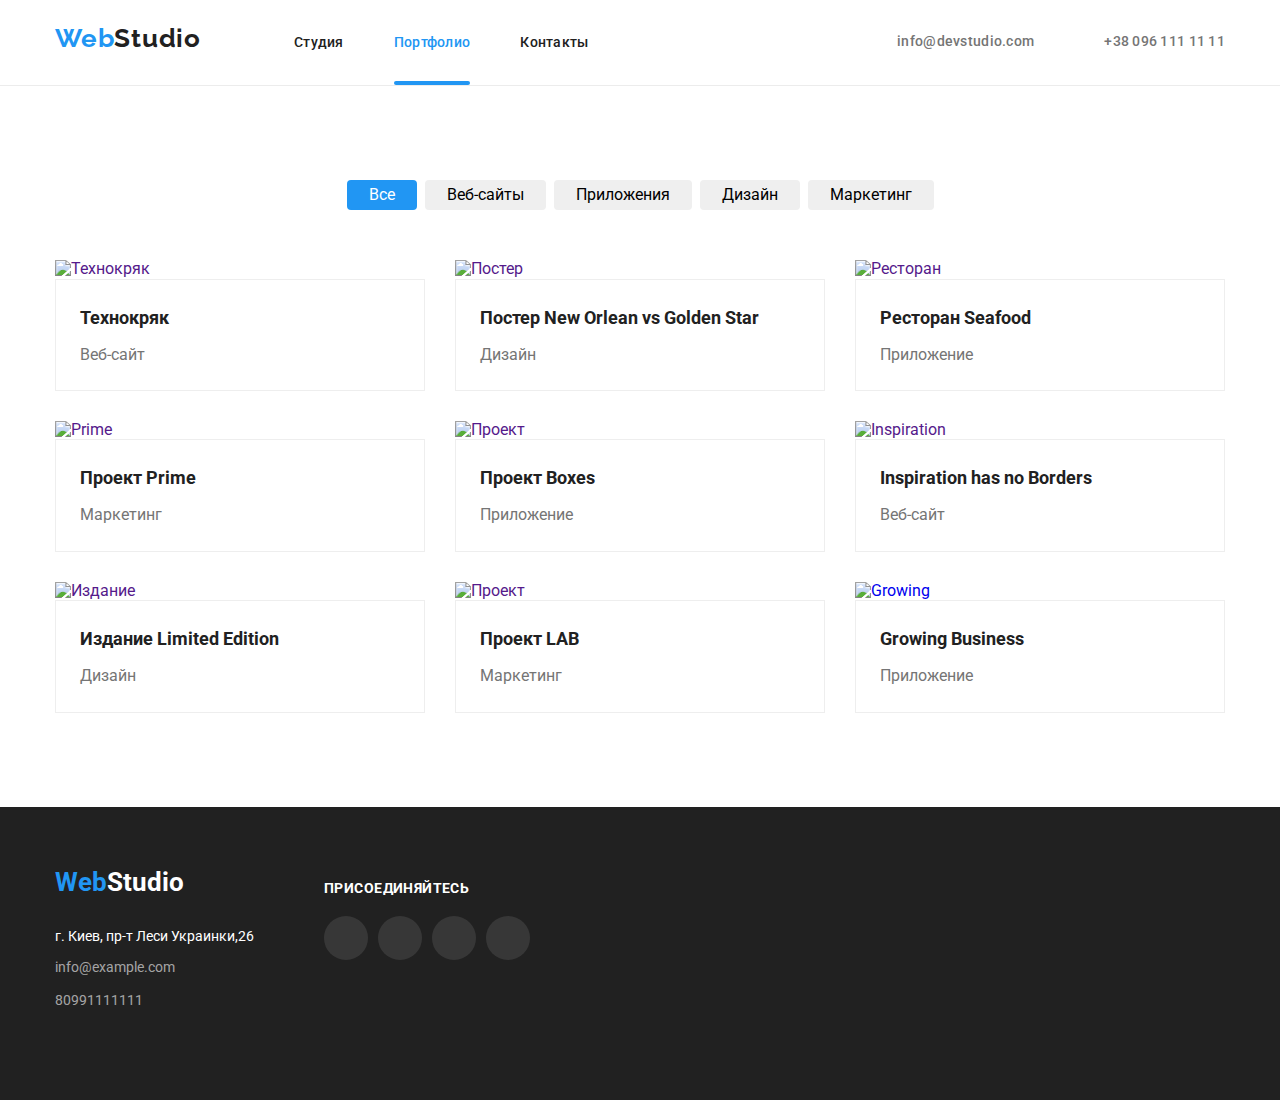
==== portfolio.html @ f1b6080b "fixedbugs" ====
<!DOCTYPE html>
<html lang="ru">
  <head>
    <meta charset="UTF-8" />
    <meta http-equiv="X-UA-Compatible" content="IE=edge" />
    <meta name="viewport" content="width=device-width, initial-scale=1.0" />
    <title>Document</title>
    <link rel="preconnect" href="https://fonts.googleapis.com" />
    <link rel="preconnect" href="https://fonts.gstatic.com" crossorigin />
    <link
      href="https://fonts.googleapis.com/css2?family=Raleway:wght@700&family=Roboto:wght@400;500;700;900&display=swap"
      rel="stylesheet"
    />
    <link
      rel="stylesheet"
      href="https://cdnjs.cloudflare.com/ajax/libs/modern-normalize/1.1.0/modern-normalize.min.css"
    />
    <link rel="stylesheet" href="./css/styles.css" />
  </head>
  <body>
    <!-- header *****-->
    <header class="header-page">
      <div class="conteiner">
        <nav class="nav-head">
          <a href="./index.html" class="logo">Web<span>Studio</span></a>

          <!-- ссылки -->

          <ul class="site-nav">
            <li><a href="./index.html" class="link">Студия</a></li>
            <li>
              <a href="./portfolio.html" class="link current">Портфолио</a>
            </li>
            <li><a href="" class="link">Контакты</a></li>
          </ul>
        </nav>

        <!-- контакты -->

        <ul class="auth-nav">
          <li>
            <a href="mailto:info@devstudio.com" class="link">
              <svg class="auth-email" width="16" height="12">
                <use href="./img/sprite-svg.svg#icon-envelope"></use>
              </svg>
              info@devstudio.com</a
            >
          </li>
          <li>
            <a href="tel:+380961111111" class="link phone">
              <svg class="auth-phone" width="10" height="16">
                <use href="./img/sprite-svg.svg#icon-smartphone"></use>
              </svg>
              +38 096 111 11 11</a
            >
          </li>
        </ul>
      </div>
    </header>

    <!-- content -->

    <main>
      <section class="mega-content">
        <h1 class="content">content</h1>
        <div class="conteiner">
          <ul class="button-list">
            <li>
              <button type="button" class="button-second current">Все</button>
            </li>
            <li>
              <button type="button" class="button-second">Веб-сайты</button>
            </li>
            <li>
              <button type="button" class="button-second">Приложения</button>
            </li>
            <li>
              <button type="button" class="button-second">Дизайн</button>
            </li>
            <li>
              <button type="button" class="button-second">Маркетинг</button>
            </li>
          </ul>
        </div>

        <div class="conteiner">
          <ul class="img-portfolio">
            <li class="port-list">
              <a href="">
                <div class="portfolio-block">
                  <img src="./img/img6.jpg" alt="Технокряк" width="370" />
                  <p class="text-block">
                    Ресурс предлагает комплексные предложения с разным уровнем
                    функционала и сервисов. Все это позволит посетителю получить
                    исчерпывающие сведения о компании или частном лице.
                  </p>
                </div>

                <div class="contein-txt">
                  <h2 class="boldtext">Технокряк</h2>
                  <p class="txt-title">Веб-сайт</p>
                </div>
              </a>
            </li>
            <li class="port-list">
              <a href="">
                <div class="portfolio-block">
                  <img src="./img/img7.jpg" alt="Постер" width="370" />
                  <p class="text-block">
                    Ресурс предлагает комплексные предложения с разным уровнем
                    функционала и сервисов. Все это позволит посетителю получить
                    исчерпывающие сведения о компании или частном лице.
                  </p>
                </div>

                <div class="contein-txt">
                  <h2 class="boldtext">Постер New Orlean vs Golden Star</h2>
                  <p class="txt-title">Дизайн</p>
                </div>
              </a>
            </li>
            <li class="port-list">
              <a href="">
                <div class="portfolio-block">
                  <img src="./img/img8.jpg" alt="Ресторан" width="370" />
                  <p class="text-block">
                    Ресурс предлагает комплексные предложения с разным уровнем
                    функционала и сервисов. Все это позволит посетителю получить
                    исчерпывающие сведения о компании или частном лице.
                  </p>
                </div>

                <div class="contein-txt">
                  <h2 class="boldtext">Ресторан Seafood</h2>
                  <p class="txt-title">Приложение</p>
                </div>
              </a>
            </li>
            <li class="port-list">
              <a href="">
                <div class="portfolio-block">
                  <img src="./img/img.jpg" alt="Prime" width="370" />
                  <p class="text-block">
                    Ресурс предлагает комплексные предложения с разным уровнем
                    функционала и сервисов. Все это позволит посетителю получить
                    исчерпывающие сведения о компании или частном лице.
                  </p>
                </div>

                <div class="contein-txt">
                  <h2 class="boldtext">Проект Prime</h2>
                  <p class="txt-title">Маркетинг</p>
                </div>
              </a>
            </li>
            <li class="port-list">
              <a href="">
                <div class="portfolio-block">
                  <img src="./img/img1.jpg" alt="Проект" width="370" />
                  <p class="text-block">
                    Ресурс предлагает комплексные предложения с разным уровнем
                    функционала и сервисов. Все это позволит посетителю получить
                    исчерпывающие сведения о компании или частном лице.
                  </p>
                </div>

                <div class="contein-txt">
                  <h2 class="boldtext">Проект Boxes</h2>
                  <p class="txt-title">Приложение</p>
                </div>
              </a>
            </li>
            <li class="port-list">
              <a href="">
                <div class="portfolio-block">
                  <img src="./img/img2.jpg" alt="Inspiration" width="370" />
                  <p class="text-block">
                    Ресурс предлагает комплексные предложения с разным уровнем
                    функционала и сервисов. Все это позволит посетителю получить
                    исчерпывающие сведения о компании или частном лице.
                  </p>
                </div>

                <div class="contein-txt">
                  <h2 class="boldtext">Inspiration has no Borders</h2>
                  <p class="txt-title">Веб-сайт</p>
                </div>
              </a>
            </li>
            <li class="port-list">
              <a href="">
                <div class="portfolio-block">
                  <img src="./img/img3.jpg" alt="Издание" width="370" />
                  <p class="text-block">
                    Ресурс предлагает комплексные предложения с разным уровнем
                    функционала и сервисов. Все это позволит посетителю получить
                    исчерпывающие сведения о компании или частном лице.
                  </p>
                </div>

                <div class="contein-txt">
                  <h2 class="boldtext">Издание Limited Edition</h2>
                  <p class="txt-title">Дизайн</p>
                </div>
              </a>
            </li>
            <li class="port-list">
              <a href="">
                <div class="portfolio-block">
                  <img src="./img/img4.jpg" alt="Проект" width="370" />
                  <p class="text-block">
                    Ресурс предлагает комплексные предложения с разным уровнем
                    функционала и сервисов. Все это позволит посетителю получить
                    исчерпывающие сведения о компании или частном лице.
                  </p>
                </div>
              </a>
              <div class="contein-txt">
                <h2 class="boldtext">Проект LAB</h2>
                <p class="txt-title">Маркетинг</p>
              </div>
            </li>
            <li class="port-list">
              <a href="#">
                <div class="portfolio-block">
                  <img src="./img/img5.jpg" alt="Growing" width="370" />
                  <p class="text-block">
                    Ресурс предлагает комплексные предложения с разным уровнем
                    функционала и сервисов. Все это позволит посетителю получить
                    исчерпывающие сведения о компании или частном лице.
                  </p>
                </div>

                <div class="contein-txt">
                  <h2 class="boldtext">Growing Business</h2>
                  <p class="txt-title">Приложение</p>
                </div>
              </a>
            </li>
          </ul>
        </div>
      </section>
    </main>
    <!-- footer -->
    <footer class="footer-block">
      <div class="conteiner">
        <div class="foot-adress">
          <a href="./index.html" class="logo-foot"
            >Web<span class="logo-log">Studio</span></a
          >
          <address>
            <ul class="address">
              <li class="address-link-wh">
                <a
                  href="г.Киев,пр-тЛесиУкраинки,26"
                  class="address-link address-link-wh"
                  >г. Киев, пр-т Леси Украинки,26</a
                >
              </li>
              <li>
                <a href="info@example.com" class="address-link"
                  >info@example.com</a
                >
              </li>
              <li>
                <a href="80991111111" class="address-link">80991111111</a>
              </li>
            </ul>
          </address>
        </div>

        <div class="foot-button">
          <h3 class="foot-title">Присоединяйтесь</h3>
          <ul class="under">
            <li>
              <a href="#" class="button-icon">
                <svg class="button-instagram" width="20" height="20">
                  <use href="./img/sprite-svg.svg#icon-instagram"></use>
                </svg>
              </a>
            </li>
            <li>
              <a href="#" class="button-icon">
                <svg class="button-twitter" width="20" height="20">
                  <use href="./img/sprite-svg.svg#icon-twitter"></use>
                </svg>
              </a>
            </li>
            <li>
              <a href="#" class="button-icon">
                <svg class="button-facebook" width="20" height="20">
                  <use href="./img/sprite-svg.svg#icon-facebook"></use>
                </svg>
              </a>
            </li>
            <li>
              <a href="#" class="button-icon">
                <svg class="button-linkedin" width="20" height="20">
                  <use href="./img/sprite-svg.svg#icon-linkedin"></use>
                </svg>
              </a>
            </li>
          </ul>
        </div>
      </div>
    </footer>
  </body>
</html>
---- css/styles.css ----
:root {
  --primery-color: #757575;
  --secondary-color: #212121;
  --accent-color: #2196f3;
  --white-color: #ffffff;
  --animation:250ms cubic-bezier(0.4, 0, 0.2, 1);;
}




body {
  background-color: #ffffff;
  color: var(--primery-color);
  font-family: Roboto, sans-serif;
}

ul {
  list-style: none;
}
.conteiner{
    width: 1200px;
    padding-left: 15px;
    padding-right: 15px;
    margin: 0 auto;

  }
  img{
    display: block;
  }

    /* header */
span {
  color: var(--secondary-color);
}
span:hover,
span:focus {
  color: var(--accent-color);
}

.logo {
  margin-right: 93px;
  color: var(--accent-color);
  font-family: raleway, sans-serif;
  text-decoration: none;
  font-style: normal;
  letter-spacing: 0.03em;
  font-weight: 700;
  font-size: 26px;
  line-height: 1.2;
  /* padding: 32px 0; */
  display: block;
 
}

.header-page{
  border-bottom: 1px solid #ECECEC;
}

  .header-page .conteiner{
  display: flex;
  justify-content: space-between;
  align-items: baseline;
 
}

.nav-head{
    display: flex;
    justify-content: space-evenly;
    align-items: baseline;
}

/* site-nav list */

.site-nav .link {
  color: var(--secondary-color);
  text-decoration: none;
  font-style: normal;
  font-weight: 500;
  font-size: 14px;
  line-height: 1.2;
  letter-spacing: 0.02em;
  padding: 34px 0;
  display: block;
  position: relative;
  transition: var(--animation);
 

}

.site-nav {
  display: flex;
  margin: 0;
  padding: 0;
 
}
.site-nav li+li {
  margin-left: 50px;
}

.site-nav :hover,
.site-nav :focus {
  color: var(--accent-color);
  
}
 .site-nav .link.current {
    color: var(--accent-color);
    text-decoration: none;
    padding: 34px 0;
    display: block;
    position: relative;
     }

    .site-nav .link.current:after{
          content: "";
          position: absolute;
          border-radius: 2px;
          width: 100%;
          height: 4px;
          background: var(--accent-color);
          bottom: 0;
          left: 0;
         }
   /* auth-nav */

.auth-nav .link {
  color: var(--primery-color);
  text-decoration: none;
  font-style: normal;
  font-weight: 500;
  font-size: 14px;
  line-height: 1.2;
  letter-spacing: 0.02em;
  padding: 32px 0;
  position: relative;
  transition: var(--animation);
}


.auth-nav{
  display: flex;
  margin: 0;
  padding: 0;
  align-items: center;
 
}
.link{
  display: flex;
  align-items: center;
  
  
}
.link.phone{
  display: flex;
  align-items: center;
}
.link:hover,
.link:focus{
  color: var(--accent-color);
}
.auth-email{
  margin-right: 10px;
  fill: currentColor;
}
.auth-email:hover,
.auth-email:focus {
  fill:currentColor;
}
.auth-phone{
  margin-right: 10px;
  fill: currentColor;
}

.auth-nav li:last-child {
  margin-left: 50px;
}
.auth-nav li {
  margin-left: 0;
}

/* section-main */
.section-main{

 background-image: linear-gradient(rgba(47, 48, 58, 0.4),rgba(47, 48, 58, 0.4)),
url(../img/fon.jpg);
background-repeat: no-repeat;

} 

.section-main { 
  max-width: 1600px;
  max-height: 600px;
  background-color:#C4C4C4;
  margin-left: auto;
  margin-right: auto;
  padding-top: 200px;
  padding-bottom: 200px;
  text-align: center;
  margin-bottom: 0; 
}
 


.white {
  color: var(--white-color);
  font-style: normal;
  font-weight: 900;
  font-size: 44px;
  line-height: 1.4;
  text-transform: uppercase;
 
}
.white{
    margin: 0;
    margin-left: auto;
    margin-right: auto;
    width: 696px;
    height: 120px;
    margin-bottom: 30px;
}

.button {
    min-width: 200px;
    display: inline-block;
    border-radius: 4px;
    padding: 10px 32px;
    text-align: center;
    font-weight: 700;
    font-style: normal;
    font-size: 16px;
    line-height: 1.9;
    letter-spacing: 0.06em;
    background-color: var(--accent-color);
    color: var(--white-color);
    position: relative;
    transition: var(--animation);
  
  
  
}
.button:hover,
.button:focus{
  background-color: #188CE8;
}
.backdrop {
  position: fixed;
  top: 0;
  left: 0;
  width: 100%;
  height: 100%;
  background: rgba(0, 0, 0, 0.2);
  opacity: 1;
 
}

.backdrop.is-hidden {
  opacity: 0;
   pointer-events: none;
}

.modal {

  position: absolute;
  top: 50%;
  left: 50%;
  transform: translate(-50%, -50%);
  min-width: 528px;
  min-height: 581px;
  background: #FFFFFF;
  box-shadow: 0px 1px 3px rgba(0, 0, 0, 0.12), 0px 1px 1px rgba(0, 0, 0, 0.14), 0px 2px 1px rgba(0, 0, 0, 0.2);
  border-radius: 4px;

}
.modal-button{
  position: absolute;
  width: 30px;
  height: 30px;
 top: 8px;
right: 8px;
  border: 1px solid rgba(0, 0, 0, 0.1);
  background-color: transparent;
   border-radius: 50%;

}

.close-icon{
  
   width: 11px;
  height: 11px;

}


/* section-home */
.sect-icon{
  display: flex;
  justify-content: center;
  align-items: center;
   height: 120px;
  margin-bottom: 30px;
  background-size: contain;
  background-repeat: no-repeat;
  background-position: center;
  background-color: #F5F4FA;
  
  }



.skils{
  font-size: 0;
}
.section-home{
  padding-top: 94px;
  /* padding-bottom: 94px; */
  justify-content: space-between;


  
}
.title-text{
  display: flex;
  justify-content: space-between;
  margin: 0;
  padding: 0;
}

.title-text li{
  width: 270px;
}
.title-text li+li{
margin-left: 30px;
}


.title {
  margin-bottom: 10px;
  color: var(--secondary-color);
  font-style: normal;
  font-weight: 700;
  font-size: 14px;
  line-height: 16px;
  letter-spacing: 0.03em;
  text-transform: uppercase;
  margin-top: 0;
  
  
}
.title-name {
  color: var(--secondary-color);
  text-align: center;
  font-style: normal;
  font-weight: 500;
  font-size: 16px;
  line-height: 19px;
}

.text {
  color: var(--primery-color);
  margin-bottom: 0;
  font-style: normal;
  font-weight: 400;
  font-size: 14px;
  line-height: 1.7;
  margin-top: 0;
  
 

}
.profess {
    color: var(--primery-color);
    text-align: center;
    font-style: normal;
    font-weight: 400;
    font-size: 16px;
    line-height: 1.2;
    margin-bottom: 16px;
    margin-top: 0;
}
/* section-info */
.section-info{
  margin: 0;
  padding-top: 94px;
  padding-bottom: 94px;
 
 
  }
    .picture{
display: flex;
justify-content: space-between;
margin: 0;
padding: 0;
position: relative;
    }
   
    .pic-title{
      bottom: 0;
      padding: 27px 0px;
      margin: 0;
      width: 370px;
     position: absolute;
     font-size: 14px;
     line-height: 1.14;
     text-align: center;
     letter-spacing: 0.03em;
     text-transform: uppercase;
     color: var(--white-color);
     background: rgba(47, 48, 58, 0.8);
    }

.bold {
  margin-top: 0;
  margin-bottom: 50px;
  font-style: normal;
  font-weight: 700;
  font-size: 36px;
  line-height: 42px;
  text-align: center;
  letter-spacing: 0.03em;
  color: var(--secondary-color);
  
 
 
}
/* comand */
.comand-under{
  display: flex;
  margin: 0;
  padding: 0 32px;
  justify-content: space-between;
  list-style: none;
}
.comand-under :not(:last-child){
  margin-right: 10px;
}



.comand-under li{
    padding: 0;
    box-shadow: none;
    width: 44px;
    height: 44px;
}
.button-icon{
     fill: var(--white-color);
      display: flex;
      padding: 0;
      width: 44px;
      height: 44px;
      border-radius: 50%;
      border: none;
     justify-content: center;
      align-items: center;
      position: relative;
      transition: var(--animation);
}
      .comand-under .button-icon{
        fill: #AFB1B8;
      }
           .comand-under .button-icon:hover,
           .comand-under .button-icon:focus {
              background-color: var(--accent-color);
            }
      
                .button-icon:hover,
                .button-icon:focus {
                  background-color: var(--logo-focus-color);
                }
        
                .button-icon:hover .button-instagram,
                .button-icon:hover .button-twitter,
                .button-icon:hover .button-facebook,
                .button-icon:hover .button-linkedin {
                  fill: var(--white-color);
                  
                }
        
                .button-icon:focus .button-instagram,
                .button-icon:focus .button-twitter,
                .button-icon:focus .button-facebook,
                .button-icon:focus .button-linkedin {
        
                  fill: var(--white-color);
                 
                }
 .sect{
  padding-top: 94px;
  padding-bottom: 94px;
  background-color: #F5F4FA;;
} 
.comand .block{
  display: flex;
  justify-content: space-between;
  margin: 0;
  padding: 0;
 
  }
  .comand-prof {
 padding: 32px 0;
  }
  .border-radius{
    background: #FFFFFF;
    box-shadow: 0px 1px 3px rgba(0, 0, 0, 0.12), 0px 1px 1px rgba(0, 0, 0, 0.14), 0px 2px 1px rgba(0, 0, 0, 0.2);
    border-radius: 0px 0px 4px 4px;
  }
  
.title-name{
  padding: 0;
  margin-bottom: 10px;
  margin-top: 0;
}

/* client section */

.clients {
  padding: 94px 0;
}

.clients-title {
  margin-top: 0;
  margin-bottom: 50px;
  padding: 0;
  font-size: 36px;
  line-height: 1.16;
  text-align: center;
  letter-spacing: 0.03em;
  color: var(--primary-text-color);
}

.button-clien {
  display: flex;
  margin: 0;
  padding: 0;
  justify-content: space-between;
}

.button-clien li {
  margin: 0;
  padding: 0;
  width: 170px;
  height: 92px;
}

.button-user {
  display: flex;
  justify-content: center;
  align-items: center;
  margin: 0;
  padding: 0;
  width: 170px;
  height: 92px;
  background-color: transparent;
  border: 1px solid currentColor;
  border-radius: 4px;
  color: #AFB1B8;
  position: relative;
  transition: var(--animation);

}

.button-group {
  fill: currentColor;
  width: 106px;
  height: 60px;

}

.button-user:hover,
.button-user:focus {
  border-color: var(--accent-color);
  color: var(--accent-color);
}

/* footer */
.under{
  display: flex;
  margin-left: 70px;
  padding-left: 0;
  margin-top: 20px;
}
.under .button-icon{
      padding: 0;
      background: rgba(255, 255, 255, 0.1);
      display: flex;
      padding: 0;
      width: 44px;
      height: 44px;
      border-radius: 50%;
      border: none;
      justify-content: center;
      align-items: center;
}
.under li :hover,
.under li :focus{
  background-color: var(--accent-color);
}


.footer-block .conteiner{
  display: flex;
}
.foot-title{
  font-weight: 700;
    font-size: 14px;
    line-height: 1.14;
    letter-spacing: 0.03em;
    text-transform: uppercase;
    margin-left: 70px;
   margin-bottom: 0;
}
.under li+li{
    margin-left: 10px;
    border: none;
}


.footer-block {
background-color: var(--secondary-color);
padding-top: 60px;
padding-bottom: 60px;


  
}
.footer-block {
  color: var(--white-color);
  font-style: normal;
  font-weight: 700;
  font-size: 26px;
  line-height: 1.2;
  
}


.logo-foot {
  color: var(--accent-color);
  margin-right: 0;
  text-decoration: none;
}
.logo-log{
  color: var(--white-color); 
}

.address{
  padding-left: 0;
}
    .address :not(:first-child) :hover,
    .address :not(:first-child) :focus{
    color: var(--accent-color);
  }

.address-link {
  color: rgba(255, 255, 255, 0.6);
  font-style: normal;
  font-weight: 400;
  font-size: 14px;
  line-height: 2;
  text-decoration: none;
}
.address-link-wh{
    color: var(--white-color);
    font-weight: 400;
    font-size: 14px;
    line-height: 24px;
}




         /* portfolio */ 






.button-list {
  font-family: Roboto, sans-serif;
  font-style: normal;
  font-weight: 500;
  font-size: 16px;
  line-height: 1.6;
    cursor: pointer;
}
.button-second{
  padding: 6px 22px;
  border: none;
  border-radius: 4px;
}


.button-second:hover,
.button-second:focus {
  color: var(--white-color);
  background-color: var(--accent-color);
}
.button-second.current{
  color: var(--white-color);
  background-color: var(--accent-color);
  padding: 6px 22px;
  border-radius: 4px;
}
.links {
  color: var(--primery-color);
  font-style: normal;
  font-weight: 500;
  font-size: 14px;
  line-height: 16px;
  letter-spacing: 1.6;
}

.content {
  font-size: 0;
}
.title-name{
  color: var(--secondary-color);
  font-style: normal;
  font-weight: 500;
  font-size: 16px;
  line-height: 19px;
}

.mega-content{

  padding-bottom: 94px;
  padding-top: 94px;
}
.button-list {
  display: flex;
  justify-content: center;
  margin-top: 0;
  margin-bottom: 50px;
  padding-left: 0;
}
.button-list li+li{
  margin-left: 8px;
}

.img-portfolio{
      display: flex;
      flex-wrap: wrap;
      margin-top: 0;
      margin-bottom: 0;
      padding-left: 0;
}
.img-portfolio li{
  margin-right: 30px;
  margin-bottom: 30px;
}

.img-portfolio li:hover,
.img-portfolio li:focus{
box-shadow: 0px 1px 1px rgba(0, 0, 0, 0.12), 0px 4px 4px rgba(0, 0, 0, 0.06), 1px 4px 6px rgba(0, 0, 0, 0.16);
}


.img-portfolio :nth-child(3n){
  margin-right: 0;
}
.img-portfolio :nth-last-child(-n+3){ 
  margin-bottom: 0;
}

.port-list a{
text-decoration: none;
}

.contein-txt{
  padding: 20px 24px;
  background: #FFFFFF;
  border: 1px solid #EEEEEE;
  /* border-top: none; */
}
.boldtext {
  /* padding-top: 20px; */
  color: var(--secondary-color);
  font-style: normal;
  font-weight: 700;
  font-size: 18px;
  line-height: 2;
  margin: 0;

}
img{
  border: none;
}
.txt-title {
  margin:0 ;
  margin-top: 4px;
  color: var(--primery-color);
  font-style: normal;
  font-weight: 400;
  font-size: 16px;
  line-height: 1.9;
}

.portfolio-block {
  position: relative;
   overflow: hidden;
}

.text-block {
  display: inline-block;
  position: absolute;
   width: 100%;
  height: 100%;
  bottom: -1px; 
   left: 0; 
  margin: 0;
  padding: 63px 24px;
  font-size: 18px;
  line-height: 1.55;
  letter-spacing: 0.03em;
  color: var(--white-color);
  transition: transform 250ms cubic-bezier(0.4, 0, 0.2, 1);
transform: translateY(100%);
  background: rgba(33, 150, 243, 0.9);
}

.port-list:hover .text-block,
.port-list:focus .text-block{
transform: translateY(0);
bottom: 0;
}
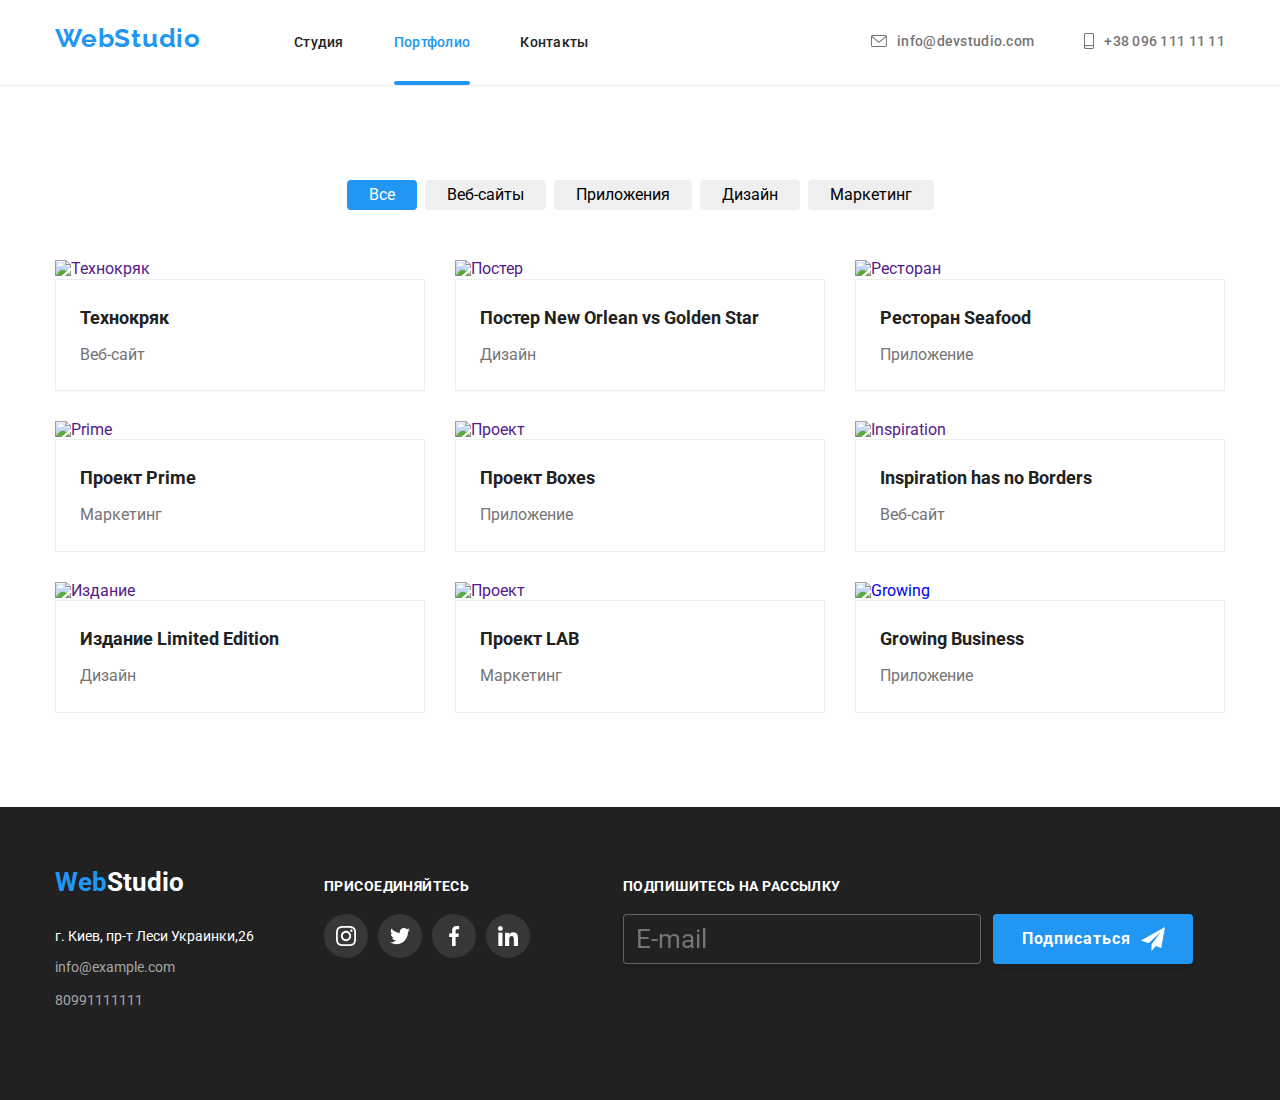
==== commit 5929cffc: "f" ====
--- a/portfolio.html
+++ b/portfolio.html
@@ -241,7 +241,9 @@
         </div>
       </section>
     </main>
+
     <!-- footer -->
+
     <footer class="footer-block">
       <div class="conteiner">
         <div class="foot-adress">
@@ -302,6 +304,20 @@
             </li>
           </ul>
         </div>
+        <form class="footer-form">
+          <h3>Подпишитесь на рассылку</h3>
+          <span class="footer-wrap">
+            <label for="">
+              <input type="text" placeholder="E-mail" class="footer-input" />
+            </label>
+            <div class="footer-submit-icon">
+              <button type="submit" class="footer-sub">Подписаться</button>
+              <svg class="footer-icon" width="24" height="24">
+                <use href="./img/sprite-svg.svg#icon-button"></use>
+              </svg>
+            </div>
+          </span>
+        </form>
       </div>
     </footer>
   </body>
--- a/css/styles.css
+++ b/css/styles.css
@@ -30,11 +30,12 @@
   }
 
     /* header */
-span {
+.logo-logo {
   color: var(--secondary-color);
-}
-span:hover,
-span:focus {
+  transition: var(--animation);
+}
+.logo-logo:hover,
+.logo-logo:focus {
   color: var(--accent-color);
 }
 
@@ -221,6 +222,7 @@
 
 .button {
     min-width: 200px;
+    border: none;
     display: inline-block;
     border-radius: 4px;
     padding: 10px 32px;
@@ -285,19 +287,143 @@
 
 .close-icon{
   
-   width: 11px;
+  width: 11px;
   height: 11px;
 
 }
 
+      /* form */
+            .model-title {
+              margin: 0;
+              padding: 0;
+              font-weight: 700;
+              margin-bottom: 12px;
+              font-size: 20px;
+              line-height: 1.15;
+              text-align: center;
+              letter-spacing: 0.03em;
+              color: var(--secondary-color);
+            }
+
+      .form{
+        display: flex;
+        flex-direction: column;
+        padding: 40px;
+      }
+     
+         .form-label {
+         display: block;
+          text-align: left;
+        
+          
+          }
+          .form-input{
+            padding-left: 42px;
+            height: 40px;
+            width: 100%;
+            border: 1px solid rgba(33, 33, 33, 0.2);
+            border-radius: 4px;
+            outline: none;
+            transition: border-color var(--animation);
+            
+          }
+       .form-input:focus{
+            border-color: var(--accent-color);
+          }
+      .form-input:focus +.form-img{
+        fill: var(--accent-color);
+      }
+            
+          
+          .form-w-img{
+            position: relative;
+          }
+          .form-img{
+            position: absolute;
+            top: 50%;
+            left: 12px;
+            transform: translateY(-50%);
+            transition: backround-color var(--animation);
+            }
+
+          
+          
+          .form-label:not(:last-child) {
+          margin-bottom: 10px;
+          }    
+          .form-name {
+         display: block;
+         margin-bottom: 4px;
+         text-align: left;
+          
+         font-size: 12px;
+         line-height: 1.16;
+         letter-spacing: 0.01em;
+
+          }
+          .form-input.form-textarea{
+            width: 100%;
+            height: 120px;
+            resize: none;
+            margin-bottom: 20px;
+            padding: 10px 16px;
+            outline: none;
+            border: 1px solid rgba(33, 33, 33, 0.2);
+            border-radius: 4px;
+            transition: border-color var(--animation);
+
+          }
+          .form-textarea::placeholder {
+           color: rgba(117, 117, 117, 0.5);
+          }
+          .form-textarea:focus {
+            border-color: var(--accent-color);
+          }
+          .form-text{
+            display: block;
+            margin-bottom: 5px;
+            text-align: left;
+            font-weight: 400;
+            font-size: 12px;
+           }   
+
+         
+      
+        .form-link {
+        color: var(--accent-color);
+        }
+        .check-form{
+          margin-bottom: 30px;
+        }
+.form-button {
+  font-weight: 700;
+  border: none;
+  min-width: 200px;
+  margin: 0 auto;
+   display: inline-block;
+  border-radius: 4px;
+  padding: 10px 55px;
+  text-align: center;
+  font-size: 16px;
+  line-height: 1.9;
+  letter-spacing: 0.06em;
+  background-color: var(--accent-color);
+  color: var(--white-color);
+  transition: var(--animation)
+}
+.form-button:hover,
+.form-button:focus {
+  background: #188ce8;
+  box-shadow: 0px 4px 4px rgba(0, 0, 0, 0.15);
+}
 
 /* section-home */
 .sect-icon{
   display: flex;
   justify-content: center;
   align-items: center;
+  margin-bottom: 30px;
    height: 120px;
-  margin-bottom: 30px;
   background-size: contain;
   background-repeat: no-repeat;
   background-position: center;
@@ -599,6 +725,7 @@
 
 .footer-block .conteiner{
   display: flex;
+  align-items: baseline;
 }
 .foot-title{
   font-weight: 700;
@@ -608,6 +735,7 @@
     text-transform: uppercase;
     margin-left: 70px;
    margin-bottom: 0;
+   margin-top: 0;
 }
 .under li+li{
     margin-left: 10px;
@@ -664,14 +792,91 @@
     font-size: 14px;
     line-height: 24px;
 }
-
-
+                  /* form */
+.footer-form{
+  margin-left: 93px;
+  
+
+}
+.footer-form h3{
+  margin-top: 72px;
+  text-align: left;
+    padding: 0;
+    margin-top: 0;
+    margin-bottom: 20px;
+  font-weight: 700;
+  font-size: 14px;
+    line-height: 1.14;
+    letter-spacing: 0.03em;
+    text-transform: uppercase;
+  
+}
+
+.footer-wrap{
+  display: flex;
+}
+/* .footer-wrap :hover,
+.footer-wrap :focus{
+  background-color: var(--accent-color); */
+
+
+.footer-input{
+    padding: 15px 12px;
+    width: 358px;
+     height: 50px;
+  color: rgba(255, 255, 255, 0.6);
+  background-color: var(--secondary-color);
+border: 1px solid rgba(255, 255, 255, 0.3);
+  filter: drop-shadow(0px 4px 4px rgba(0, 0, 0, 0.15));
+  border-radius: 4px;
+}
+
+ .footer-submit-icon{
+  background-color:var(--accent-color);
+  border: none;
+  min-width: 200px;
+  height: 50px;
+  padding: 10px 29px;
+  font-style: normal;
+  font-weight: 700;
+  margin-left: 12px;
+  position: relative;
+  box-shadow: 0px 4px 4px rgba(0, 0, 0, 0.15);
+  border-radius: 4px;
+  transition: var(--animation);
+ 
+}
+.footer-icon{
+  position: absolute;
+  top: 13px;
+  right: 28px;
+  
+}
+.footer-sub{
+  background-color: var(--accent-color);
+  color: var(--white-color);
+  width: 109px;
+  font-weight: 700;
+  font-size: 16px;
+  line-height: 30px;
+  font-size: 1.88;
+  border: none;
+  display: flex;
+  align-items: center;
+  text-align: center;
+  letter-spacing: 0.06em;
+  padding: 0;
+  margin: 0;
+  margin-right: 10px;
+  
+}
+.footer-submit-icon:hover,
+.footer-submit-icon:focus{
+background-color: #188CE8;
+}
 
 
          /* portfolio */ 
-
-
-
 
 
 
@@ -687,6 +892,8 @@
   padding: 6px 22px;
   border: none;
   border-radius: 4px;
+  transition: var(--animation);
+  
 }
 
 
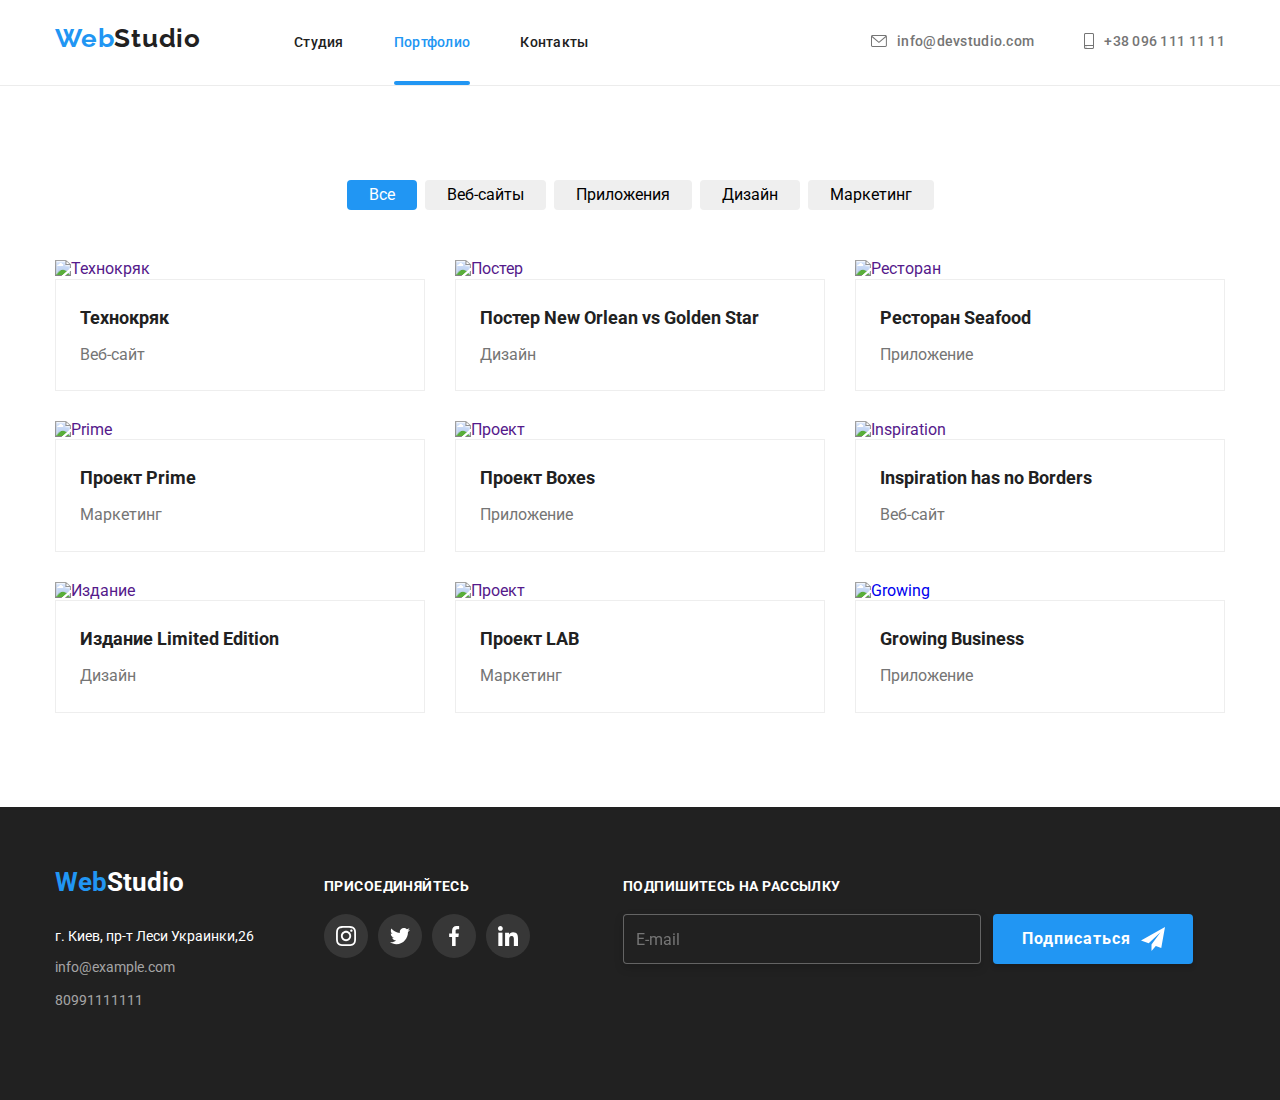
==== commit 451964e3: "r7" ====
--- a/portfolio.html
+++ b/portfolio.html
@@ -15,14 +15,17 @@
       rel="stylesheet"
       href="https://cdnjs.cloudflare.com/ajax/libs/modern-normalize/1.1.0/modern-normalize.min.css"
     />
-    <link rel="stylesheet" href="./css/styles.css" />
+    <link rel="stylesheet" href="./css/main.min.css" />
+    <!-- <link rel="stylesheet" href="./css/styles.css" /> -->
   </head>
   <body>
     <!-- header *****-->
     <header class="header-page">
       <div class="conteiner">
         <nav class="nav-head">
-          <a href="./index.html" class="logo">Web<span>Studio</span></a>
+          <a href="./index.html" class="logo"
+            >Web<span class="logo-logo">Studio</span></a
+          >
 
           <!-- ссылки -->
 
--- a/css/main.min.css
+++ b/css/main.min.css
@@ -0,0 +1 @@
+:root{--primery-color: #757575;--secondary-color: #212121;--accent-color: #2196f3;--white-color: #ffffff;--animation: 250ms cubic-bezier(0.4, 0, 0.2, 1)}body{background-color:#fff;color:var(--primery-color);font-family:Roboto,sans-serif}ul{list-style:none}img{display:block}.conteiner{width:1200px;padding-left:15px;padding-right:15px;margin:0 auto}.backdrop{position:fixed;top:0;left:0;width:100%;height:100%;background:rgba(0,0,0,.2);opacity:1;transition:opacity 500ms linear,visibility 500ms linear;z-index:10}.backdrop.is-hidden{opacity:0;pointer-events:none}.modal-button{position:absolute;width:30px;height:30px;top:8px;right:8px;border:1px solid rgba(0,0,0,.1);background-color:rgba(0,0,0,0);border-radius:50%}.close-icon{transition:transform .5s ease,border-radius .3s ease,background .4s ease;width:11px;height:11px}.close-icon:hover,.close-icon:focus{fill:var(--accent-color);transform:rotate(0.5turn)}.button{min-width:200px;border:none;display:inline-block;border-radius:4px;padding:10px 32px;text-align:center;font-weight:700;font-style:normal;font-size:16px;line-height:1.9;letter-spacing:.06em;background-color:var(--accent-color);color:var(--white-color);position:relative;transition:var(--animation)}.button:hover,.button:focus{background-color:#188ce8}.footer-submit-icon{background-color:var(--accent-color);border:none;min-width:200px;height:50px;padding:10px 29px;font-style:normal;font-weight:700;margin-left:12px;position:relative;box-shadow:0px 4px 4px rgba(0,0,0,.15);border-radius:4px;transition:var(--animation)}.footer-submit-icon:hover,.footer-submit-icon:focus{background-color:#188ce8}.footer-icon{position:absolute;top:13px;right:28px}.footer-sub{background-color:rgba(0,0,0,0);color:var(--white-color);width:109px;font-weight:700;font-size:16px;line-height:30px;font-size:1.88;border:none;display:flex;align-items:center;text-align:center;letter-spacing:.06em;padding:0;margin:0;margin-right:10px}.under{display:flex;margin-left:70px;padding-left:0;margin-top:20px}.under li :hover,.under li :focus{background-color:var(--accent-color)}.under .button-icon{padding:0;background:rgba(255,255,255,.1);display:flex;padding:0;width:44px;height:44px;border-radius:50%;border:none;justify-content:center;align-items:center}.clients{padding:94px 0}.clients-title{margin-top:0;margin-bottom:50px;padding:0;font-size:36px;line-height:1.16;text-align:center;letter-spacing:.03em;color:var(--primary-text-color)}.button-clien{display:flex;margin:0;padding:0;justify-content:space-between}.button-clien li{margin:0;padding:0;width:170px;height:92px}.button-user{display:flex;justify-content:center;align-items:center;margin:0;padding:0;width:170px;height:92px;background-color:rgba(0,0,0,0);border:1px solid currentColor;border-radius:4px;color:#afb1b8;position:relative;transition:var(--animation)}.button-user:hover,.button-user:focus{border-color:var(--accent-color);color:var(--accent-color)}.button-group{fill:currentColor;width:106px;height:60px}.footer-form{margin-left:93px}.footer-form h3{margin-top:72px;text-align:left;padding:0;margin-top:0;margin-bottom:20px;font-weight:700;font-size:14px;line-height:1.14;letter-spacing:.03em;text-transform:uppercase}.footer-wrap{display:flex}.footer-input{font-weight:400;font-size:16px;line-height:20px;padding:15px 12px;width:358px;height:50px;color:rgba(255,255,255,.6);background-color:var(--secondary-color);border:1px solid rgba(255,255,255,.3);filter:drop-shadow(0px 4px 4px rgba(0, 0, 0, 0.15));border-radius:4px;outline:none}.comand-under{display:flex;margin:0;padding:0 32px;justify-content:space-between;list-style:none}.comand-under :not(:last-child){margin-right:10px}.comand-under li{padding:0;box-shadow:none;width:44px;height:44px}.button-icon{fill:var(--white-color);display:flex;padding:0;width:44px;height:44px;border-radius:50%;border:none;justify-content:center;align-items:center;position:relative;transition:var(--animation)}.button-icon:hover,.button-icon:focus{background-color:var(--logo-focus-color)}.comand-under .button-icon,.comand-under .button-icon{background-color:var(--accent-color)}.comand-under .button-icon{fill:#afb1b8}.button-icon:hover .button-instagram,.button-icon:hover .button-twitter,.button-icon:hover .button-facebook,.button-icon:hover .button-linkedin{fill:var(--white-color)}.button-icon:focus .button-instagram,.button-icon:focus .button-twitter,.button-icon:focus .button-facebook,.button-icon:focus .button-linkedin{fill:var(--white-color)}.modal{position:absolute;top:50%;left:50%;transform:translate(-50%, -50%);min-width:528px;min-height:581px;background:#fff;box-shadow:0px 1px 3px rgba(0,0,0,.12),0px 1px 1px rgba(0,0,0,.14),0px 2px 1px rgba(0,0,0,.2);border-radius:4px;transition:transform 500ms linear}.backdrop.is-hidden .modal{transform:translate(-50%, -50%) scale(0) rotate(45deg)}.form-button{font-weight:700;border:none;min-width:200px;margin:0 auto;display:inline-block;border-radius:4px;padding:10px 55px;text-align:center;font-size:16px;line-height:1.9;letter-spacing:.06em;background-color:var(--accent-color);color:var(--white-color);transition:var(--animation)}.form-button:hover,.form-button:focus{background:#188ce8;box-shadow:0px 4px 4px rgba(0,0,0,.15)}.form-text{display:block;margin-bottom:5px;text-align:left;font-weight:400;font-size:12px}.check-form{display:flex;justify-content:center;align-items:center;margin-bottom:30px}.check-input{appearance:none}.check-box{margin-right:8px;margin-left:12px;width:15px;height:15px;border:2px solid #000;border-radius:4px;background-repeat:no-repeat;background-position:center;background-size:contain}.check-input:checked+.check-box{background-color:var(--accent-color);background-image:url(../img/check.svg);border:none}.checkbox-text{text-align:left;font-weight:400;font-size:14px;line-height:1.71;color:var(--primery-color);letter-spacing:.03em}.form-link{color:var(--accent-color)}.logo-logo{color:var(--secondary-color);transition:var(--animation)}.logo-logo:hover,.logo-logo:focus{color:var(--accent-color)}.logo{margin-right:93px;color:var(--accent-color);font-family:raleway,sans-serif;text-decoration:none;font-style:normal;letter-spacing:.03em;font-weight:700;font-size:26px;line-height:1.2;display:block}.button-list{font-family:Roboto,sans-serif;font-style:normal;font-weight:500;font-size:16px;line-height:1.6;cursor:pointer}.button-second{padding:6px 22px;border:none;border-radius:4px;transition:var(--animation)}.button-second:hover,.button-second:focus{color:var(--white-color);background-color:var(--accent-color)}.button-second.current{color:var(--white-color);background-color:var(--accent-color);padding:6px 22px;border-radius:4px}.button-list{display:flex;justify-content:center;margin-top:0;margin-bottom:50px;padding-left:0}.button-list li+li{margin-left:8px}.links{color:var(--primery-color);font-style:normal;font-weight:500;font-size:14px;line-height:16px;letter-spacing:1.6}.header-page{border-bottom:1px solid #ececec}.header-page .conteiner{display:flex;justify-content:space-between;align-items:baseline}.nav-head{display:flex;justify-content:space-evenly;align-items:baseline}.site-nav .link{color:var(--secondary-color);text-decoration:none;font-style:normal;font-weight:500;font-size:14px;line-height:1.2;letter-spacing:.02em;padding:34px 0;display:block;position:relative;transition:var(--animation)}.site-nav{display:flex;margin:0;padding:0}.site-nav:hover,.site-nav:focus{color:var(--accent-color)}.site-nav li+li{margin-left:50px}.site-nav .link.current{color:var(--accent-color);text-decoration:none;padding:34px 0;display:block;position:relative}.site-nav .link.current:after{content:"";position:absolute;border-radius:2px;width:100%;height:4px;background:var(--accent-color);bottom:0;left:0}.auth-nav .link{color:var(--primery-color);text-decoration:none;font-style:normal;font-weight:500;font-size:14px;line-height:1.2;letter-spacing:.02em;padding:32px 0;position:relative;transition:var(--animation)}.auth-nav{display:flex;margin:0;padding:0;align-items:center}.link{display:flex;align-items:center}.link:hover,.link:focus{color:var(--accent-color)}.link.phone{display:flex;align-items:center}.auth-email{margin-right:10px;fill:currentColor}.auth-email:hover,.auth-email:focus{fill:currentColor}.auth-phone{margin-right:10px;fill:currentColor}.auth-nav li:last-child{margin-left:50px}.auth-nav li{margin-left:0}.section-main{max-width:1600px;max-height:600px;background-color:#c4c4c4;margin-left:auto;margin-right:auto;padding-top:200px;padding-bottom:200px;text-align:center;margin-bottom:0;background-image:linear-gradient(rgba(47, 48, 58, 0.4), rgba(47, 48, 58, 0.4)),url(../img/fon.jpg);background-repeat:no-repeat}.white{color:var(--white-color);font-style:normal;font-weight:900;font-size:44px;line-height:1.4;text-transform:uppercase}.white{margin:0;margin-left:auto;margin-right:auto;width:696px;height:120px;margin-bottom:30px}.model-title{margin:0;padding:0;font-weight:700;margin-bottom:12px;font-size:20px;line-height:1.15;text-align:center;letter-spacing:.03em;color:var(--secondary-color)}.form{display:flex;flex-direction:column;padding:40px}.form-label{display:block;text-align:left}.form-input{padding-left:42px;height:40px;width:100%;border:1px solid rgba(33,33,33,.2);border-radius:4px;outline:none;transition:border-color var(--animation)}.form-input:focus{border-color:var(--accent-color)}.form-input+.form-img{fill:var(--accent-color)}.form-w-img{position:relative}.form-img{position:absolute;top:50%;left:12px;transform:translateY(-50%);transition:backround-color var(--animation)}.form-label:not(:last-child){margin-bottom:10px}.form-name{display:block;margin-bottom:4px;text-align:left;font-size:12px;line-height:1.16;letter-spacing:.01em}.form-input.form-textarea{width:100%;height:120px;resize:none;margin-bottom:20px;padding:10px 16px;outline:none;border:1px solid rgba(33,33,33,.2);border-radius:4px;transition:border-color var(--animation)}.form-textarea::placeholder{color:rgba(117,117,117,.5)}.form-textarea:focus{border-color:var(--accent-color)}.sect-icon{display:flex;justify-content:center;align-items:center;margin-bottom:30px;height:120px;background-size:contain;background-repeat:no-repeat;background-position:center;background-color:#f5f4fa}.skils{font-size:0}.section-home{padding-top:94px;justify-content:space-between}.title-text{display:flex;justify-content:space-between;margin:0;padding:0}.title-text li{width:270px}.title-text li+li{margin-left:30px}.title{margin-bottom:10px;color:var(--secondary-color);font-style:normal;font-weight:700;font-size:14px;line-height:16px;letter-spacing:.03em;text-transform:uppercase;margin-top:0}.title-name{color:var(--secondary-color);text-align:center;font-style:normal;font-weight:500;font-size:16px;line-height:19px}.text{color:var(--primery-color);margin-bottom:0;font-style:normal;font-weight:400;font-size:14px;line-height:1.7;margin-top:0}.profess{color:var(--primery-color);text-align:center;font-style:normal;font-weight:400;font-size:16px;line-height:1.2;margin-bottom:16px;margin-top:0}.section-info{margin:0;padding-top:94px;padding-bottom:94px}.picture{display:flex;justify-content:space-between;margin:0;padding:0;position:relative}.pic-title{bottom:0;padding:27px 0px;margin:0;width:370px;position:absolute;font-size:14px;line-height:1.14;text-align:center;letter-spacing:.03em;text-transform:uppercase;color:var(--white-color);background:rgba(47,48,58,.8)}.bold{margin-top:0;margin-bottom:50px;font-style:normal;font-weight:700;font-size:36px;line-height:42px;text-align:center;letter-spacing:.03em;color:var(--secondary-color)}.sect{padding-top:94px;padding-bottom:94px;background-color:#f5f4fa}.comand .block{display:flex;justify-content:space-between;margin:0;padding:0}.comand-prof{padding:32px 0}.border-radius{background:#fff;box-shadow:0px 1px 3px rgba(0,0,0,.12),0px 1px 1px rgba(0,0,0,.14),0px 2px 1px rgba(0,0,0,.2);border-radius:0px 0px 4px 4px}.title-name{padding:0;margin-bottom:10px;margin-top:0}.footer-block .conteiner{display:flex;align-items:baseline}.foot-title{font-weight:700;font-size:14px;line-height:1.14;letter-spacing:.03em;text-transform:uppercase;margin-left:70px;margin-bottom:0;margin-top:0}.under li+li{margin-left:10px;border:none}.footer-block{background-color:var(--secondary-color);padding-top:60px;padding-bottom:60px}.footer-block{color:var(--white-color);font-style:normal;font-weight:700;font-size:26px;line-height:1.2}.logo-foot{color:var(--accent-color);margin-right:0;text-decoration:none}.logo-log{color:var(--white-color)}.address{padding-left:0}.address :not(:first-child) :hover,.address :not(:first-child) :focus{color:var(--accent-color)}.address-link{color:rgba(255,255,255,.6);font-style:normal;font-weight:400;font-size:14px;line-height:2;text-decoration:none}.address-link-wh{color:var(--white-color);font-weight:400;font-size:14px;line-height:24px}.content{font-size:0}.title-name{color:var(--secondary-color);font-style:normal;font-weight:500;font-size:16px;line-height:19px}.mega-content{padding-bottom:94px;padding-top:94px}.img-portfolio{display:flex;flex-wrap:wrap;margin-top:0;margin-bottom:0;padding-left:0}.img-portfolio li{margin-right:30px;margin-bottom:30px}.img-portfolio li li:hover,.img-portfolio li li:focus{box-shadow:0px 1px 1px rgba(0,0,0,.12),0px 4px 4px rgba(0,0,0,.06),1px 4px 6px rgba(0,0,0,.16)}.img-portfolio :nth-child(3n){margin-right:0}.img-portfolio :nth-last-child(-n+3){margin-bottom:0}.port-list a{text-decoration:none}.contein-txt{padding:20px 24px;background:#fff;border:1px solid #eee}.boldtext{color:var(--secondary-color);font-style:normal;font-weight:700;font-size:18px;line-height:2;margin:0}img{border:none}.txt-title{margin:0;margin-top:4px;color:var(--primery-color);font-style:normal;font-weight:400;font-size:16px;line-height:1.9}.portfolio-block{position:relative;overflow:hidden}.text-block{display:inline-block;position:absolute;width:100%;height:100%;bottom:-1px;left:0;margin:0;padding:63px 24px;font-size:18px;line-height:1.55;letter-spacing:.03em;color:var(--white-color);transition:transform 250ms cubic-bezier(0.4, 0, 0.2, 1);transform:translateY(100%);background:rgba(33,150,243,.9)}.port-list:hover .text-block,.port-list:focus .text-block{transform:translateY(0);bottom:0}/*# sourceMappingURL=main.min.css.map */--- a/css/styles.css
+++ b/css/styles.css
@@ -1,1037 +1,27 @@
-:root {
-  --primery-color: #757575;
-  --secondary-color: #212121;
-  --accent-color: #2196f3;
-  --white-color: #ffffff;
-  --animation:250ms cubic-bezier(0.4, 0, 0.2, 1);;
-}
 
 
 
 
-body {
-  background-color: #ffffff;
-  color: var(--primery-color);
-  font-family: Roboto, sans-serif;
-}
-
-ul {
-  list-style: none;
-}
-.conteiner{
-    width: 1200px;
-    padding-left: 15px;
-    padding-right: 15px;
-    margin: 0 auto;
-
-  }
-  img{
-    display: block;
-  }
-
-    /* header */
-.logo-logo {
-  color: var(--secondary-color);
-  transition: var(--animation);
-}
-.logo-logo:hover,
-.logo-logo:focus {
-  color: var(--accent-color);
-}
-
-.logo {
-  margin-right: 93px;
-  color: var(--accent-color);
-  font-family: raleway, sans-serif;
-  text-decoration: none;
-  font-style: normal;
-  letter-spacing: 0.03em;
-  font-weight: 700;
-  font-size: 26px;
-  line-height: 1.2;
-  /* padding: 32px 0; */
-  display: block;
- 
-}
-
-.header-page{
-  border-bottom: 1px solid #ECECEC;
-}
-
-  .header-page .conteiner{
-  display: flex;
-  justify-content: space-between;
-  align-items: baseline;
- 
-}
-
-.nav-head{
-    display: flex;
-    justify-content: space-evenly;
-    align-items: baseline;
-}
-
-/* site-nav list */
-
-.site-nav .link {
-  color: var(--secondary-color);
-  text-decoration: none;
-  font-style: normal;
-  font-weight: 500;
-  font-size: 14px;
-  line-height: 1.2;
-  letter-spacing: 0.02em;
-  padding: 34px 0;
-  display: block;
-  position: relative;
-  transition: var(--animation);
- 
-
-}
-
-.site-nav {
-  display: flex;
-  margin: 0;
-  padding: 0;
- 
-}
-.site-nav li+li {
-  margin-left: 50px;
-}
-
-.site-nav :hover,
-.site-nav :focus {
-  color: var(--accent-color);
-  
-}
- .site-nav .link.current {
-    color: var(--accent-color);
-    text-decoration: none;
-    padding: 34px 0;
-    display: block;
-    position: relative;
-     }
-
-    .site-nav .link.current:after{
-          content: "";
-          position: absolute;
-          border-radius: 2px;
-          width: 100%;
-          height: 4px;
-          background: var(--accent-color);
-          bottom: 0;
-          left: 0;
-         }
-   /* auth-nav */
-
-.auth-nav .link {
-  color: var(--primery-color);
-  text-decoration: none;
-  font-style: normal;
-  font-weight: 500;
-  font-size: 14px;
-  line-height: 1.2;
-  letter-spacing: 0.02em;
-  padding: 32px 0;
-  position: relative;
-  transition: var(--animation);
-}
-
-
-.auth-nav{
-  display: flex;
-  margin: 0;
-  padding: 0;
-  align-items: center;
- 
-}
-.link{
-  display: flex;
-  align-items: center;
-  
-  
-}
-.link.phone{
-  display: flex;
-  align-items: center;
-}
-.link:hover,
-.link:focus{
-  color: var(--accent-color);
-}
-.auth-email{
-  margin-right: 10px;
-  fill: currentColor;
-}
-.auth-email:hover,
-.auth-email:focus {
-  fill:currentColor;
-}
-.auth-phone{
-  margin-right: 10px;
-  fill: currentColor;
-}
-
-.auth-nav li:last-child {
-  margin-left: 50px;
-}
-.auth-nav li {
-  margin-left: 0;
-}
-
-/* section-main */
-.section-main{
-
- background-image: linear-gradient(rgba(47, 48, 58, 0.4),rgba(47, 48, 58, 0.4)),
-url(../img/fon.jpg);
-background-repeat: no-repeat;
-
-} 
-
-.section-main { 
-  max-width: 1600px;
-  max-height: 600px;
-  background-color:#C4C4C4;
-  margin-left: auto;
-  margin-right: auto;
-  padding-top: 200px;
-  padding-bottom: 200px;
-  text-align: center;
-  margin-bottom: 0; 
-}
- 
-
-
-.white {
-  color: var(--white-color);
-  font-style: normal;
-  font-weight: 900;
-  font-size: 44px;
-  line-height: 1.4;
-  text-transform: uppercase;
- 
-}
-.white{
-    margin: 0;
-    margin-left: auto;
-    margin-right: auto;
-    width: 696px;
-    height: 120px;
-    margin-bottom: 30px;
-}
-
-.button {
-    min-width: 200px;
-    border: none;
-    display: inline-block;
-    border-radius: 4px;
-    padding: 10px 32px;
-    text-align: center;
-    font-weight: 700;
-    font-style: normal;
-    font-size: 16px;
-    line-height: 1.9;
-    letter-spacing: 0.06em;
-    background-color: var(--accent-color);
-    color: var(--white-color);
-    position: relative;
-    transition: var(--animation);
-  
-  
-  
-}
-.button:hover,
-.button:focus{
-  background-color: #188CE8;
-}
-.backdrop {
-  position: fixed;
-  top: 0;
-  left: 0;
-  width: 100%;
-  height: 100%;
-  background: rgba(0, 0, 0, 0.2);
-  opacity: 1;
- 
-}
-
-.backdrop.is-hidden {
-  opacity: 0;
-   pointer-events: none;
-}
-
-.modal {
-
-  position: absolute;
-  top: 50%;
-  left: 50%;
-  transform: translate(-50%, -50%);
-  min-width: 528px;
-  min-height: 581px;
-  background: #FFFFFF;
-  box-shadow: 0px 1px 3px rgba(0, 0, 0, 0.12), 0px 1px 1px rgba(0, 0, 0, 0.14), 0px 2px 1px rgba(0, 0, 0, 0.2);
-  border-radius: 4px;
-
-}
-.modal-button{
-  position: absolute;
-  width: 30px;
-  height: 30px;
- top: 8px;
-right: 8px;
-  border: 1px solid rgba(0, 0, 0, 0.1);
-  background-color: transparent;
-   border-radius: 50%;
-
-}
-
-.close-icon{
-  
-  width: 11px;
-  height: 11px;
-
-}
-
-      /* form */
-            .model-title {
-              margin: 0;
-              padding: 0;
-              font-weight: 700;
-              margin-bottom: 12px;
-              font-size: 20px;
-              line-height: 1.15;
-              text-align: center;
-              letter-spacing: 0.03em;
-              color: var(--secondary-color);
-            }
-
-      .form{
-        display: flex;
-        flex-direction: column;
-        padding: 40px;
-      }
-     
-         .form-label {
-         display: block;
-          text-align: left;
-        
-          
-          }
-          .form-input{
-            padding-left: 42px;
-            height: 40px;
-            width: 100%;
-            border: 1px solid rgba(33, 33, 33, 0.2);
-            border-radius: 4px;
-            outline: none;
-            transition: border-color var(--animation);
-            
-          }
-       .form-input:focus{
-            border-color: var(--accent-color);
-          }
-      .form-input:focus +.form-img{
-        fill: var(--accent-color);
-      }
-            
-          
-          .form-w-img{
-            position: relative;
-          }
-          .form-img{
-            position: absolute;
-            top: 50%;
-            left: 12px;
-            transform: translateY(-50%);
-            transition: backround-color var(--animation);
-            }
-
-          
-          
-          .form-label:not(:last-child) {
-          margin-bottom: 10px;
-          }    
-          .form-name {
-         display: block;
-         margin-bottom: 4px;
-         text-align: left;
-          
-         font-size: 12px;
-         line-height: 1.16;
-         letter-spacing: 0.01em;
-
-          }
-          .form-input.form-textarea{
-            width: 100%;
-            height: 120px;
-            resize: none;
-            margin-bottom: 20px;
-            padding: 10px 16px;
-            outline: none;
-            border: 1px solid rgba(33, 33, 33, 0.2);
-            border-radius: 4px;
-            transition: border-color var(--animation);
-
-          }
-          .form-textarea::placeholder {
-           color: rgba(117, 117, 117, 0.5);
-          }
-          .form-textarea:focus {
-            border-color: var(--accent-color);
-          }
-          .form-text{
-            display: block;
-            margin-bottom: 5px;
-            text-align: left;
-            font-weight: 400;
-            font-size: 12px;
-           }   
-
-         
-      
-        .form-link {
-        color: var(--accent-color);
-        }
-        .check-form{
-          margin-bottom: 30px;
-        }
-.form-button {
-  font-weight: 700;
-  border: none;
-  min-width: 200px;
-  margin: 0 auto;
-   display: inline-block;
-  border-radius: 4px;
-  padding: 10px 55px;
-  text-align: center;
-  font-size: 16px;
-  line-height: 1.9;
-  letter-spacing: 0.06em;
-  background-color: var(--accent-color);
-  color: var(--white-color);
-  transition: var(--animation)
-}
-.form-button:hover,
-.form-button:focus {
-  background: #188ce8;
-  box-shadow: 0px 4px 4px rgba(0, 0, 0, 0.15);
-}
-
-/* section-home */
-.sect-icon{
-  display: flex;
-  justify-content: center;
-  align-items: center;
-  margin-bottom: 30px;
-   height: 120px;
-  background-size: contain;
-  background-repeat: no-repeat;
-  background-position: center;
-  background-color: #F5F4FA;
-  
-  }
-
-
-
-.skils{
-  font-size: 0;
-}
-.section-home{
-  padding-top: 94px;
-  /* padding-bottom: 94px; */
-  justify-content: space-between;
-
-
-  
-}
-.title-text{
-  display: flex;
-  justify-content: space-between;
-  margin: 0;
-  padding: 0;
-}
-
-.title-text li{
-  width: 270px;
-}
-.title-text li+li{
-margin-left: 30px;
-}
-
-
-.title {
-  margin-bottom: 10px;
-  color: var(--secondary-color);
-  font-style: normal;
-  font-weight: 700;
-  font-size: 14px;
-  line-height: 16px;
-  letter-spacing: 0.03em;
-  text-transform: uppercase;
-  margin-top: 0;
-  
-  
-}
-.title-name {
-  color: var(--secondary-color);
-  text-align: center;
-  font-style: normal;
-  font-weight: 500;
-  font-size: 16px;
-  line-height: 19px;
-}
-
-.text {
-  color: var(--primery-color);
-  margin-bottom: 0;
-  font-style: normal;
-  font-weight: 400;
-  font-size: 14px;
-  line-height: 1.7;
-  margin-top: 0;
-  
- 
-
-}
-.profess {
-    color: var(--primery-color);
-    text-align: center;
-    font-style: normal;
-    font-weight: 400;
-    font-size: 16px;
-    line-height: 1.2;
-    margin-bottom: 16px;
-    margin-top: 0;
-}
-/* section-info */
-.section-info{
-  margin: 0;
-  padding-top: 94px;
-  padding-bottom: 94px;
- 
- 
-  }
-    .picture{
-display: flex;
-justify-content: space-between;
-margin: 0;
-padding: 0;
-position: relative;
-    }
-   
-    .pic-title{
-      bottom: 0;
-      padding: 27px 0px;
-      margin: 0;
-      width: 370px;
-     position: absolute;
-     font-size: 14px;
-     line-height: 1.14;
-     text-align: center;
-     letter-spacing: 0.03em;
-     text-transform: uppercase;
-     color: var(--white-color);
-     background: rgba(47, 48, 58, 0.8);
-    }
-
-.bold {
-  margin-top: 0;
-  margin-bottom: 50px;
-  font-style: normal;
-  font-weight: 700;
-  font-size: 36px;
-  line-height: 42px;
-  text-align: center;
-  letter-spacing: 0.03em;
-  color: var(--secondary-color);
-  
- 
- 
-}
-/* comand */
-.comand-under{
-  display: flex;
-  margin: 0;
-  padding: 0 32px;
-  justify-content: space-between;
-  list-style: none;
-}
-.comand-under :not(:last-child){
-  margin-right: 10px;
-}
-
-
-
-.comand-under li{
-    padding: 0;
-    box-shadow: none;
-    width: 44px;
-    height: 44px;
-}
-.button-icon{
-     fill: var(--white-color);
-      display: flex;
-      padding: 0;
-      width: 44px;
-      height: 44px;
-      border-radius: 50%;
-      border: none;
-     justify-content: center;
-      align-items: center;
-      position: relative;
-      transition: var(--animation);
-}
-      .comand-under .button-icon{
-        fill: #AFB1B8;
-      }
-           .comand-under .button-icon:hover,
-           .comand-under .button-icon:focus {
-              background-color: var(--accent-color);
-            }
-      
-                .button-icon:hover,
-                .button-icon:focus {
-                  background-color: var(--logo-focus-color);
-                }
-        
-                .button-icon:hover .button-instagram,
-                .button-icon:hover .button-twitter,
-                .button-icon:hover .button-facebook,
-                .button-icon:hover .button-linkedin {
-                  fill: var(--white-color);
-                  
-                }
-        
-                .button-icon:focus .button-instagram,
-                .button-icon:focus .button-twitter,
-                .button-icon:focus .button-facebook,
-                .button-icon:focus .button-linkedin {
-        
-                  fill: var(--white-color);
-                 
-                }
- .sect{
-  padding-top: 94px;
-  padding-bottom: 94px;
-  background-color: #F5F4FA;;
-} 
-.comand .block{
-  display: flex;
-  justify-content: space-between;
-  margin: 0;
-  padding: 0;
- 
-  }
-  .comand-prof {
- padding: 32px 0;
-  }
-  .border-radius{
-    background: #FFFFFF;
-    box-shadow: 0px 1px 3px rgba(0, 0, 0, 0.12), 0px 1px 1px rgba(0, 0, 0, 0.14), 0px 2px 1px rgba(0, 0, 0, 0.2);
-    border-radius: 0px 0px 4px 4px;
-  }
-  
-.title-name{
-  padding: 0;
-  margin-bottom: 10px;
-  margin-top: 0;
-}
-
-/* client section */
-
-.clients {
-  padding: 94px 0;
-}
-
-.clients-title {
-  margin-top: 0;
-  margin-bottom: 50px;
-  padding: 0;
-  font-size: 36px;
-  line-height: 1.16;
-  text-align: center;
-  letter-spacing: 0.03em;
-  color: var(--primary-text-color);
-}
-
-.button-clien {
-  display: flex;
-  margin: 0;
-  padding: 0;
-  justify-content: space-between;
-}
-
-.button-clien li {
-  margin: 0;
-  padding: 0;
-  width: 170px;
-  height: 92px;
-}
-
-.button-user {
-  display: flex;
-  justify-content: center;
-  align-items: center;
-  margin: 0;
-  padding: 0;
-  width: 170px;
-  height: 92px;
-  background-color: transparent;
-  border: 1px solid currentColor;
-  border-radius: 4px;
-  color: #AFB1B8;
-  position: relative;
-  transition: var(--animation);
-
-}
-
-.button-group {
-  fill: currentColor;
-  width: 106px;
-  height: 60px;
-
-}
-
-.button-user:hover,
-.button-user:focus {
-  border-color: var(--accent-color);
-  color: var(--accent-color);
-}
-
-/* footer */
-.under{
-  display: flex;
-  margin-left: 70px;
-  padding-left: 0;
-  margin-top: 20px;
-}
-.under .button-icon{
-      padding: 0;
-      background: rgba(255, 255, 255, 0.1);
-      display: flex;
-      padding: 0;
-      width: 44px;
-      height: 44px;
-      border-radius: 50%;
-      border: none;
-      justify-content: center;
-      align-items: center;
-}
-.under li :hover,
-.under li :focus{
-  background-color: var(--accent-color);
-}
-
-
-.footer-block .conteiner{
-  display: flex;
-  align-items: baseline;
-}
-.foot-title{
-  font-weight: 700;
-    font-size: 14px;
-    line-height: 1.14;
-    letter-spacing: 0.03em;
-    text-transform: uppercase;
-    margin-left: 70px;
-   margin-bottom: 0;
-   margin-top: 0;
-}
-.under li+li{
-    margin-left: 10px;
-    border: none;
-}
-
-
-.footer-block {
-background-color: var(--secondary-color);
-padding-top: 60px;
-padding-bottom: 60px;
-
-
-  
-}
-.footer-block {
-  color: var(--white-color);
-  font-style: normal;
-  font-weight: 700;
-  font-size: 26px;
-  line-height: 1.2;
-  
-}
-
-
-.logo-foot {
-  color: var(--accent-color);
-  margin-right: 0;
-  text-decoration: none;
-}
-.logo-log{
-  color: var(--white-color); 
-}
-
-.address{
-  padding-left: 0;
-}
-    .address :not(:first-child) :hover,
-    .address :not(:first-child) :focus{
-    color: var(--accent-color);
-  }
-
-.address-link {
-  color: rgba(255, 255, 255, 0.6);
-  font-style: normal;
-  font-weight: 400;
-  font-size: 14px;
-  line-height: 2;
-  text-decoration: none;
-}
-.address-link-wh{
-    color: var(--white-color);
-    font-weight: 400;
-    font-size: 14px;
-    line-height: 24px;
-}
-                  /* form */
-.footer-form{
-  margin-left: 93px;
-  
-
-}
-.footer-form h3{
-  margin-top: 72px;
-  text-align: left;
-    padding: 0;
-    margin-top: 0;
-    margin-bottom: 20px;
-  font-weight: 700;
-  font-size: 14px;
-    line-height: 1.14;
-    letter-spacing: 0.03em;
-    text-transform: uppercase;
-  
-}
-
-.footer-wrap{
-  display: flex;
-}
-/* .footer-wrap :hover,
-.footer-wrap :focus{
-  background-color: var(--accent-color); */
-
-
-.footer-input{
-    padding: 15px 12px;
-    width: 358px;
-     height: 50px;
-  color: rgba(255, 255, 255, 0.6);
-  background-color: var(--secondary-color);
-border: 1px solid rgba(255, 255, 255, 0.3);
-  filter: drop-shadow(0px 4px 4px rgba(0, 0, 0, 0.15));
-  border-radius: 4px;
-}
-
- .footer-submit-icon{
-  background-color:var(--accent-color);
-  border: none;
-  min-width: 200px;
-  height: 50px;
-  padding: 10px 29px;
-  font-style: normal;
-  font-weight: 700;
-  margin-left: 12px;
-  position: relative;
-  box-shadow: 0px 4px 4px rgba(0, 0, 0, 0.15);
-  border-radius: 4px;
-  transition: var(--animation);
- 
-}
-.footer-icon{
-  position: absolute;
-  top: 13px;
-  right: 28px;
-  
-}
-.footer-sub{
-  background-color: var(--accent-color);
-  color: var(--white-color);
-  width: 109px;
-  font-weight: 700;
-  font-size: 16px;
-  line-height: 30px;
-  font-size: 1.88;
-  border: none;
-  display: flex;
-  align-items: center;
-  text-align: center;
-  letter-spacing: 0.06em;
-  padding: 0;
-  margin: 0;
-  margin-right: 10px;
-  
-}
-.footer-submit-icon:hover,
-.footer-submit-icon:focus{
-background-color: #188CE8;
-}
-
-
+        /* header */
+    /* site-nav list */
+        /* auth-nav */
+      /* section-main */
+          /* form */
+      /* section-home */
+      /* section-info */
+         /* comand */
+     /* client section */
+         /* footer */
+          /* form */
          /* portfolio */ 
-
-
-
-.button-list {
-  font-family: Roboto, sans-serif;
-  font-style: normal;
-  font-weight: 500;
-  font-size: 16px;
-  line-height: 1.6;
-    cursor: pointer;
-}
-.button-second{
-  padding: 6px 22px;
-  border: none;
-  border-radius: 4px;
-  transition: var(--animation);
-  
-}
-
-
-.button-second:hover,
-.button-second:focus {
-  color: var(--white-color);
-  background-color: var(--accent-color);
-}
-.button-second.current{
-  color: var(--white-color);
-  background-color: var(--accent-color);
-  padding: 6px 22px;
-  border-radius: 4px;
-}
-.links {
-  color: var(--primery-color);
-  font-style: normal;
-  font-weight: 500;
-  font-size: 14px;
-  line-height: 16px;
-  letter-spacing: 1.6;
-}
-
-.content {
-  font-size: 0;
-}
-.title-name{
-  color: var(--secondary-color);
-  font-style: normal;
-  font-weight: 500;
-  font-size: 16px;
-  line-height: 19px;
-}
-
-.mega-content{
-
-  padding-bottom: 94px;
-  padding-top: 94px;
-}
-.button-list {
-  display: flex;
-  justify-content: center;
-  margin-top: 0;
-  margin-bottom: 50px;
-  padding-left: 0;
-}
-.button-list li+li{
-  margin-left: 8px;
-}
-
-.img-portfolio{
-      display: flex;
-      flex-wrap: wrap;
-      margin-top: 0;
-      margin-bottom: 0;
-      padding-left: 0;
-}
-.img-portfolio li{
-  margin-right: 30px;
-  margin-bottom: 30px;
-}
-
-.img-portfolio li:hover,
-.img-portfolio li:focus{
-box-shadow: 0px 1px 1px rgba(0, 0, 0, 0.12), 0px 4px 4px rgba(0, 0, 0, 0.06), 1px 4px 6px rgba(0, 0, 0, 0.16);
-}
-
-
-.img-portfolio :nth-child(3n){
-  margin-right: 0;
-}
-.img-portfolio :nth-last-child(-n+3){ 
-  margin-bottom: 0;
-}
-
-.port-list a{
-text-decoration: none;
-}
-
-.contein-txt{
-  padding: 20px 24px;
-  background: #FFFFFF;
-  border: 1px solid #EEEEEE;
-  /* border-top: none; */
-}
-.boldtext {
-  /* padding-top: 20px; */
-  color: var(--secondary-color);
-  font-style: normal;
-  font-weight: 700;
-  font-size: 18px;
-  line-height: 2;
-  margin: 0;
-
-}
-img{
-  border: none;
-}
-.txt-title {
-  margin:0 ;
-  margin-top: 4px;
-  color: var(--primery-color);
-  font-style: normal;
-  font-weight: 400;
-  font-size: 16px;
-  line-height: 1.9;
-}
-
-.portfolio-block {
-  position: relative;
-   overflow: hidden;
-}
-
-.text-block {
-  display: inline-block;
-  position: absolute;
-   width: 100%;
-  height: 100%;
-  bottom: -1px; 
-   left: 0; 
-  margin: 0;
-  padding: 63px 24px;
-  font-size: 18px;
-  line-height: 1.55;
-  letter-spacing: 0.03em;
-  color: var(--white-color);
-  transition: transform 250ms cubic-bezier(0.4, 0, 0.2, 1);
-transform: translateY(100%);
-  background: rgba(33, 150, 243, 0.9);
-}
-
-.port-list:hover .text-block,
-.port-list:focus .text-block{
-transform: translateY(0);
-bottom: 0;
-}
 
 
 
 
 
+
+
+
+
+
+
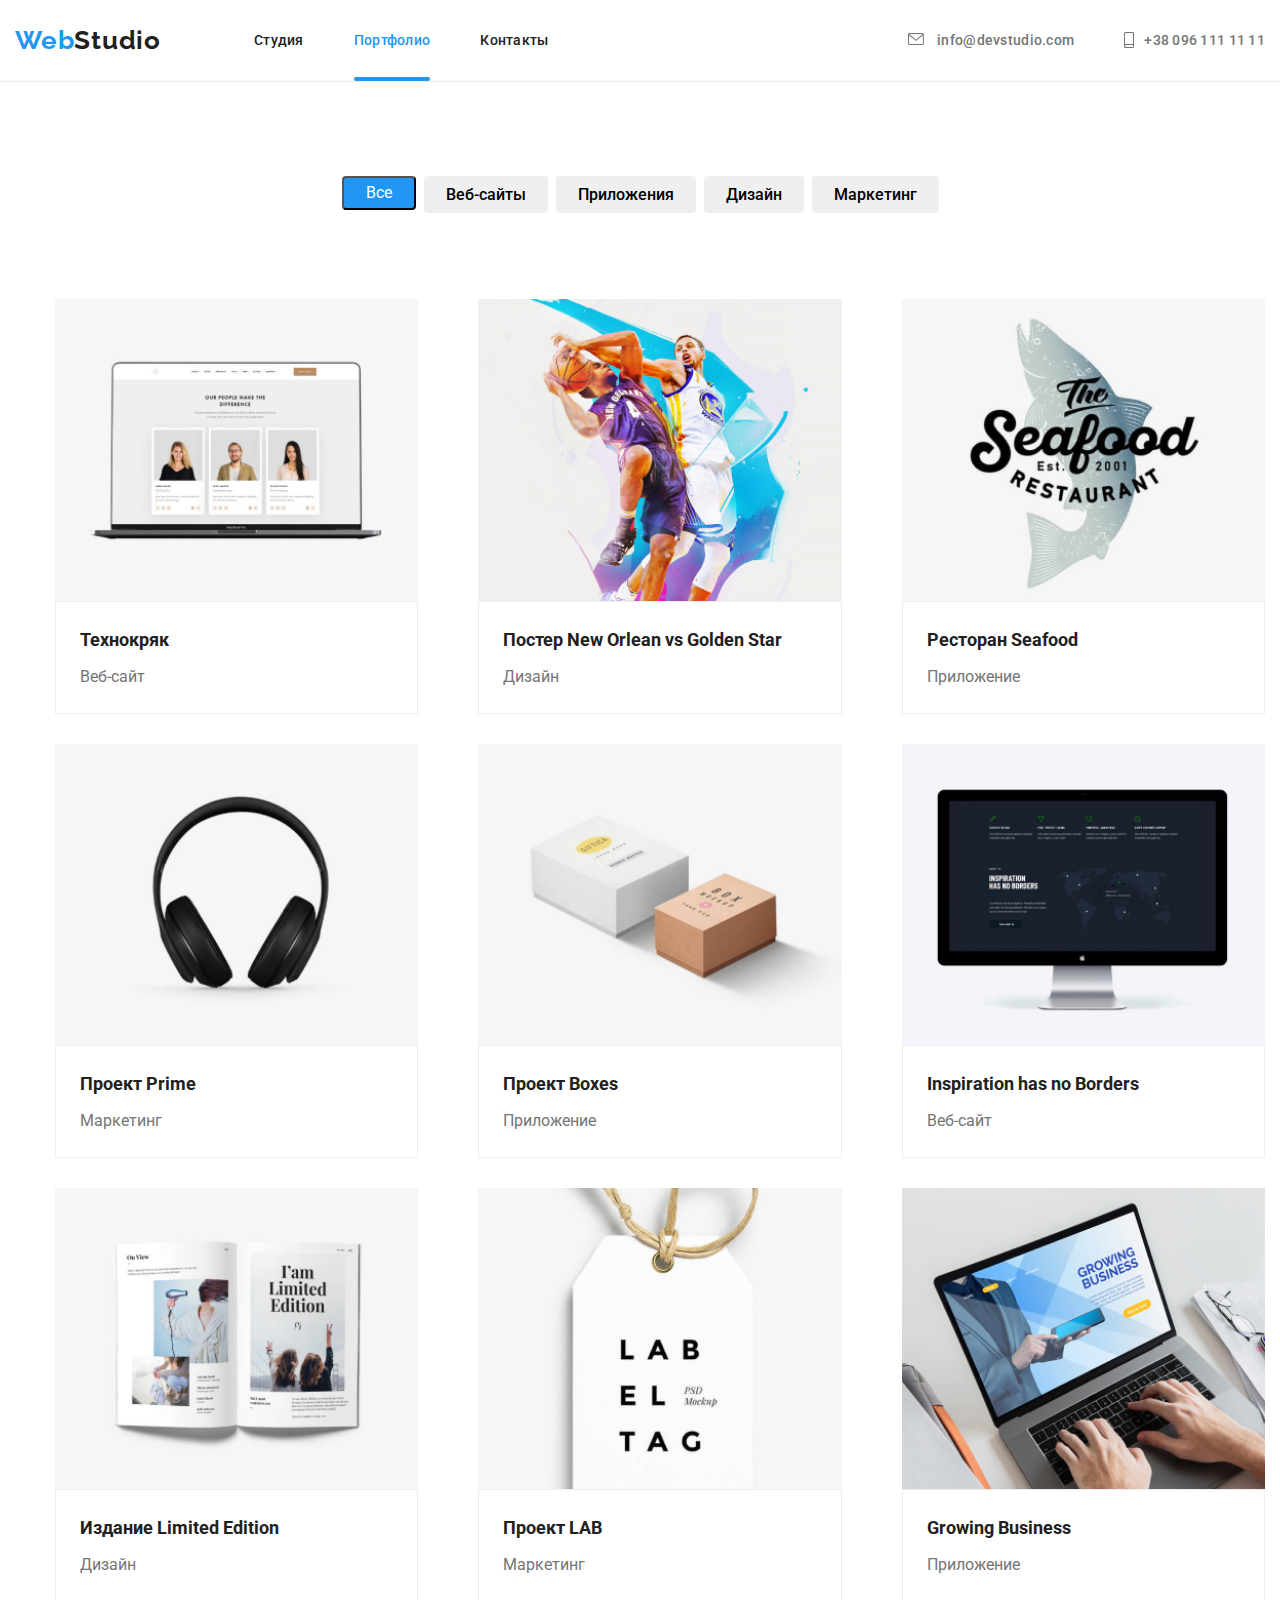
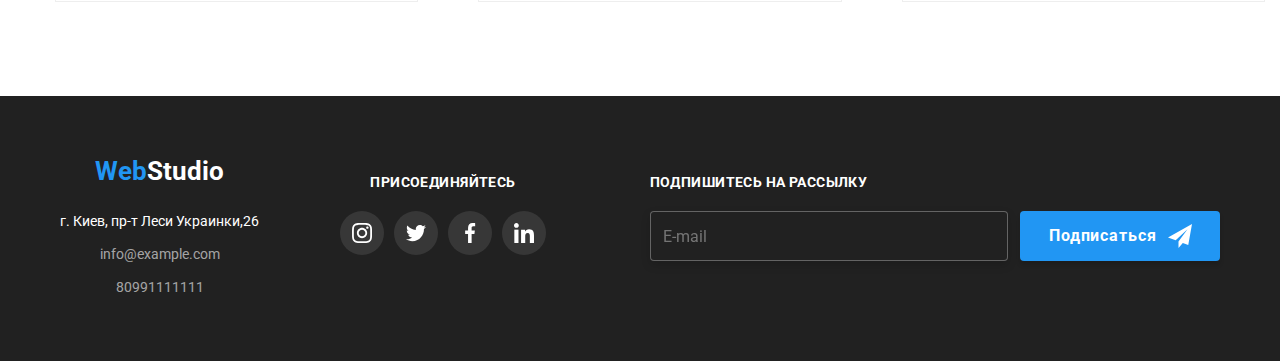
==== commit 4b48c4e0: "r8" ====
--- a/portfolio.html
+++ b/portfolio.html
@@ -21,7 +21,7 @@
   <body>
     <!-- header *****-->
     <header class="header-page">
-      <div class="conteiner">
+      <div class="conteiner box-header">
         <nav class="nav-head">
           <a href="./index.html" class="logo"
             >Web<span class="logo-logo">Studio</span></a
@@ -44,7 +44,7 @@
           <li>
             <a href="mailto:info@devstudio.com" class="link">
               <svg class="auth-email" width="16" height="12">
-                <use href="./img/sprite-svg.svg#icon-envelope"></use>
+                <use href="./img/desktop/sprite-svg.svg#icon-envelope"></use>
               </svg>
               info@devstudio.com</a
             >
@@ -52,13 +52,58 @@
           <li>
             <a href="tel:+380961111111" class="link phone">
               <svg class="auth-phone" width="10" height="16">
-                <use href="./img/sprite-svg.svg#icon-smartphone"></use>
+                <use href="./img/desktop/sprite-svg.svg#icon-smartphone"></use>
               </svg>
               +38 096 111 11 11</a
             >
           </li>
         </ul>
       </div>
+      <button type="button" class="mobile-menu-open" data-menu-open>
+        <svg class="mobile-icon" width="40" height="40">
+          <use href="./img/desktop/sprite-svg.svg#icon-burger"></use>
+        </svg>
+      </button>
+      <div class="mobile-menu" data-menu>
+        <button type="button" class="mobile-menu__close" data-menu-close>
+          <svg class="mobile-menu__icon-close" width="40" height="40">
+            <use href="./img/desktop/sprite-svg.svg#close-mobile"></use>
+          </svg>
+        </button>
+
+        <ul class="menu-list">
+          <li>
+            <a class="menu-list__link menu-list__curent" href="./index.html"
+              >Студия</a
+            >
+          </li>
+          <li>
+            <a class="menu-list__link" href="./portfolio.html">Портфолио</a>
+          </li>
+          <li><a class="menu-list__link" href="Контакты">Контакты</a></li>
+        </ul>
+        <div class="mobile-menu__container">
+          <ul class="menu-contact">
+            <li>
+              <a href="tel:380961111111" class="menu-contact__item">
+                +38 096 111 11 11</a
+              >
+            </li>
+            <li>
+              <a href="mailto:info@devstudio.com" class="menu-contact__item">
+                info@devstudio.com</a
+              >
+            </li>
+          </ul>
+
+          <ul class="menu-social">
+            <li><a class="menu-social__link" href="#">Instagram</a></li>
+            <li><a class="menu-social__link" href="#">Twitter</a></li>
+            <li><a class="menu-social__link" href="#">Facebook</a></li>
+            <li><a class="menu-social__link" href="#">LinkedIn</a></li>
+          </ul>
+        </div>
+      </div>
     </header>
 
     <!-- content -->
@@ -69,174 +114,306 @@
         <div class="conteiner">
           <ul class="button-list">
             <li>
-              <button type="button" class="button-second current">Все</button>
-            </li>
-            <li>
-              <button type="button" class="button-second">Веб-сайты</button>
-            </li>
-            <li>
-              <button type="button" class="button-second">Приложения</button>
-            </li>
-            <li>
-              <button type="button" class="button-second">Дизайн</button>
-            </li>
-            <li>
-              <button type="button" class="button-second">Маркетинг</button>
+              <button type="button" class="button-list__second-current">
+                Все
+              </button>
+            </li>
+            <li>
+              <button type="button" class="button-list__second">
+                Веб-сайты
+              </button>
+            </li>
+            <li>
+              <button type="button" class="button-list__second">
+                Приложения
+              </button>
+            </li>
+            <li>
+              <button type="button" class="button-list__second">Дизайн</button>
+            </li>
+            <li>
+              <button type="button" class="button-list__second">
+                Маркетинг
+              </button>
             </li>
           </ul>
         </div>
 
         <div class="conteiner">
           <ul class="img-portfolio">
-            <li class="port-list">
-              <a href="">
-                <div class="portfolio-block">
-                  <img src="./img/img6.jpg" alt="Технокряк" width="370" />
-                  <p class="text-block">
-                    Ресурс предлагает комплексные предложения с разным уровнем
-                    функционала и сервисов. Все это позволит посетителю получить
-                    исчерпывающие сведения о компании или частном лице.
-                  </p>
-                </div>
-
-                <div class="contein-txt">
-                  <h2 class="boldtext">Технокряк</h2>
-                  <p class="txt-title">Веб-сайт</p>
-                </div>
-              </a>
-            </li>
-            <li class="port-list">
-              <a href="">
-                <div class="portfolio-block">
-                  <img src="./img/img7.jpg" alt="Постер" width="370" />
-                  <p class="text-block">
-                    Ресурс предлагает комплексные предложения с разным уровнем
-                    функционала и сервисов. Все это позволит посетителю получить
-                    исчерпывающие сведения о компании или частном лице.
-                  </p>
-                </div>
-
-                <div class="contein-txt">
-                  <h2 class="boldtext">Постер New Orlean vs Golden Star</h2>
-                  <p class="txt-title">Дизайн</p>
-                </div>
-              </a>
-            </li>
-            <li class="port-list">
-              <a href="">
-                <div class="portfolio-block">
-                  <img src="./img/img8.jpg" alt="Ресторан" width="370" />
-                  <p class="text-block">
-                    Ресурс предлагает комплексные предложения с разным уровнем
-                    функционала и сервисов. Все это позволит посетителю получить
-                    исчерпывающие сведения о компании или частном лице.
-                  </p>
-                </div>
-
-                <div class="contein-txt">
-                  <h2 class="boldtext">Ресторан Seafood</h2>
-                  <p class="txt-title">Приложение</p>
-                </div>
-              </a>
-            </li>
-            <li class="port-list">
-              <a href="">
-                <div class="portfolio-block">
-                  <img src="./img/img.jpg" alt="Prime" width="370" />
-                  <p class="text-block">
-                    Ресурс предлагает комплексные предложения с разным уровнем
-                    функционала и сервисов. Все это позволит посетителю получить
-                    исчерпывающие сведения о компании или частном лице.
-                  </p>
-                </div>
-
-                <div class="contein-txt">
-                  <h2 class="boldtext">Проект Prime</h2>
-                  <p class="txt-title">Маркетинг</p>
-                </div>
-              </a>
-            </li>
-            <li class="port-list">
-              <a href="">
-                <div class="portfolio-block">
-                  <img src="./img/img1.jpg" alt="Проект" width="370" />
-                  <p class="text-block">
-                    Ресурс предлагает комплексные предложения с разным уровнем
-                    функционала и сервисов. Все это позволит посетителю получить
-                    исчерпывающие сведения о компании или частном лице.
-                  </p>
-                </div>
-
-                <div class="contein-txt">
-                  <h2 class="boldtext">Проект Boxes</h2>
-                  <p class="txt-title">Приложение</p>
-                </div>
-              </a>
-            </li>
-            <li class="port-list">
-              <a href="">
-                <div class="portfolio-block">
-                  <img src="./img/img2.jpg" alt="Inspiration" width="370" />
-                  <p class="text-block">
-                    Ресурс предлагает комплексные предложения с разным уровнем
-                    функционала и сервисов. Все это позволит посетителю получить
-                    исчерпывающие сведения о компании или частном лице.
-                  </p>
-                </div>
-
-                <div class="contein-txt">
-                  <h2 class="boldtext">Inspiration has no Borders</h2>
-                  <p class="txt-title">Веб-сайт</p>
-                </div>
-              </a>
-            </li>
-            <li class="port-list">
-              <a href="">
-                <div class="portfolio-block">
-                  <img src="./img/img3.jpg" alt="Издание" width="370" />
-                  <p class="text-block">
-                    Ресурс предлагает комплексные предложения с разным уровнем
-                    функционала и сервисов. Все это позволит посетителю получить
-                    исчерпывающие сведения о компании или частном лице.
-                  </p>
-                </div>
-
-                <div class="contein-txt">
-                  <h2 class="boldtext">Издание Limited Edition</h2>
-                  <p class="txt-title">Дизайн</p>
-                </div>
-              </a>
-            </li>
-            <li class="port-list">
-              <a href="">
-                <div class="portfolio-block">
-                  <img src="./img/img4.jpg" alt="Проект" width="370" />
-                  <p class="text-block">
-                    Ресурс предлагает комплексные предложения с разным уровнем
-                    функционала и сервисов. Все это позволит посетителю получить
-                    исчерпывающие сведения о компании или частном лице.
-                  </p>
-                </div>
-              </a>
-              <div class="contein-txt">
-                <h2 class="boldtext">Проект LAB</h2>
-                <p class="txt-title">Маркетинг</p>
+            <li class="img-portfolio__list">
+              <a href="">
+                <div class="img-portfolio__block">
+                  <img
+                    srcset="
+                      ./img/desktop/img.jpg      354w,
+                      ./img/tablet/tablet1.jpg   370w,
+                      ./img/mobile/1mob.jpg      450w,
+                      ./img/desktop/1img2x.jpg   708w,
+                      ./img/tablet/1tablet2x.jpg 740w,
+                      ./img/mobile/1mob2x.jpg    900w
+                    "
+                    sizes="(min-width: 1200px) 370px, (min-width: 768px) 354px, (max-width: 480px) 450px"
+                    src="./img/mobile/1mob.jpg"
+                    alt="Технокряк"
+                    width="370"
+                  />
+                  <p class="img-portfolio__text">
+                    Ресурс предлагает комплексные предложения с разным уровнем
+                    функционала и сервисов. Все это позволит посетителю получить
+                    исчерпывающие сведения о компании или частном лице.
+                  </p>
+                </div>
+
+                <div class="img-portfolio__contein">
+                  <h2 class="img-portfolio__boldtext">Технокряк</h2>
+                  <p class="img-portfolio__title">Веб-сайт</p>
+                </div>
+              </a>
+            </li>
+            <li class="img-portfolio__list">
+              <a href="">
+                <div class="img-portfolio__block">
+                  <img
+                    srcset="
+                      ./img/desktop/1img.jpg     354w,
+                      ./img/tablet/tablet2.jpg   370w,
+                      ./img/mobile/mob2.jpg      450w,
+                      ./img/desktop/2img2x.jpg   708w,
+                      ./img/tablet/2tablet2x.jpg 740w,
+                      ./img/mobile/2mob2x.jpg    900w
+                    "
+                    sizes="(min-width: 1200px) 370px, (min-width: 768px) 354px, (max-width: 480px) 450px"
+                    src="./img/mobile/mob2.jpg"
+                    alt="постер"
+                    width="370"
+                  />
+                  <p class="img-portfolio__text">
+                    Ресурс предлагает комплексные предложения с разным уровнем
+                    функционала и сервисов. Все это позволит посетителю получить
+                    исчерпывающие сведения о компании или частном лице.
+                  </p>
+                </div>
+
+                <div class="img-portfolio__contein">
+                  <h2 class="img-portfolio__boldtext">
+                    Постер New Orlean vs Golden Star
+                  </h2>
+                  <p class="img-portfolio__title">Дизайн</p>
+                </div>
+              </a>
+            </li>
+            <li class="img-portfolio__list">
+              <a href="">
+                <div class="img-portfolio__block">
+                  <img
+                    srcset="
+                      ./img/desktop/2img.jpg     354w,
+                      ./img/tablet/tablet3.jpg   370w,
+                      ./img/mobile/mob3.jpg      450w,
+                      ./img/desktop/3img2x.jpg   708w,
+                      ./img/tablet/3tablet2x.jpg 740w,
+                      ./img/mobile/3mob2x.jpg    900w
+                    "
+                    sizes="(min-width: 1200px) 370px, (min-width: 768px) 354px, (max-width: 480px) 450px"
+                    src="./img/mobile/mob3.jpg"
+                    alt=""
+                    width="370"
+                  />
+                  <p class="img-portfolio__text">
+                    Ресурс предлагает комплексные предложения с разным уровнем
+                    функционала и сервисов. Все это позволит посетителю получить
+                    исчерпывающие сведения о компании или частном лице.
+                  </p>
+                </div>
+
+                <div class="img-portfolio__contein">
+                  <h2 class="img-portfolio__boldtext">Ресторан Seafood</h2>
+                  <p class="img-portfolio__title">Приложение</p>
+                </div>
+              </a>
+            </li>
+            <li class="img-portfolio__list">
+              <a href="">
+                <div class="img-portfolio__block">
+                  <img
+                    srcset="
+                      ./img/desktop/3img.jpg     354w,
+                      ./img/tablet/tablet4.jpg   370w,
+                      ./img/mobile/mob4.jpg      450w,
+                      ./img/desktop/4img2x.jpg   708w,
+                      ./img/tablet/4tablet2x.jpg 740w,
+                      ./img/mobile41mob2x.jpg    900w
+                    "
+                    sizes="(min-width: 1200px) 370px, (min-width: 768px) 354px, (max-width: 480px) 450px"
+                    src="./img/mobile/mob4.jpg"
+                    alt="Технокряк"
+                    width="370"
+                  />
+                  <p class="img-portfolio__text">
+                    Ресурс предлагает комплексные предложения с разным уровнем
+                    функционала и сервисов. Все это позволит посетителю получить
+                    исчерпывающие сведения о компании или частном лице.
+                  </p>
+                </div>
+
+                <div class="img-portfolio__contein">
+                  <h2 class="img-portfolio__boldtext">Проект Prime</h2>
+                  <p class="img-portfolio__title">Маркетинг</p>
+                </div>
+              </a>
+            </li>
+            <li class="img-portfolio__list">
+              <a href="">
+                <div class="img-portfolio__block">
+                  <img
+                    srcset="
+                      ./img/desktop/4img.jpg     354w,
+                      ./img/tablet/tablet5.jpg   370w,
+                      ./img/mobile/mob5.jpg      450w,
+                      ./img/desktop/5img2x.jpg   708w,
+                      ./img/tablet/5tablet2x.jpg 740w,
+                      ./img/mobile/5mob2x.jpg    900w
+                    "
+                    sizes="(min-width: 1200px) 370px, (min-width: 768px) 354px, (max-width: 480px) 450px"
+                    src="./img/mobile/mob5.jpg"
+                    alt="Технокряк"
+                    width="370"
+                  />
+                  <p class="img-portfolio__text">
+                    Ресурс предлагает комплексные предложения с разным уровнем
+                    функционала и сервисов. Все это позволит посетителю получить
+                    исчерпывающие сведения о компании или частном лице.
+                  </p>
+                </div>
+
+                <div class="img-portfolio__contein">
+                  <h2 class="img-portfolio__boldtext">Проект Boxes</h2>
+                  <p class="img-portfolio__title">Приложение</p>
+                </div>
+              </a>
+            </li>
+            <li class="img-portfolio__list">
+              <a href="">
+                <div class="img-portfolio__block">
+                  <img
+                    srcset="
+                      ./img/desktop/5img.jpg     354w,
+                      ./img/tablet/tablet6.jpg   370w,
+                      ./img/mobile/mob6.jpg      450w,
+                      ./img/desktop/6img2x.jpg   708w,
+                      ./img/tablet/6tablet2x.jpg 740w,
+                      ./img/mobile/6mob2x.jpg    900w
+                    "
+                    sizes="(min-width: 1200px) 370px, (min-width: 768px) 354px, (max-width: 480px) 450px"
+                    src="./img/mobile/mob6.jpg"
+                    alt="Технокряк"
+                    width="370"
+                  />
+                  <p class="img-portfolio__text">
+                    Ресурс предлагает комплексные предложения с разным уровнем
+                    функционала и сервисов. Все это позволит посетителю получить
+                    исчерпывающие сведения о компании или частном лице.
+                  </p>
+                </div>
+
+                <div class="img-portfolio__contein">
+                  <h2 class="img-portfolio__boldtext">
+                    Inspiration has no Borders
+                  </h2>
+                  <p class="img-portfolio__title">Веб-сайт</p>
+                </div>
+              </a>
+            </li>
+            <li class="img-portfolio__list">
+              <a href="">
+                <div class="img-portfolio__block">
+                  <img
+                    srcset="
+                      ./img/desktop/6img.jpg     354w,
+                      ./img/tablet/tablet7.jpg   370w,
+                      ./img/mobile/mob7.jpg      450w,
+                      ./img/desktop/7img2x.jpg   708w,
+                      ./img/tablet/7tablet2x.jpg 740w,
+                      ./img/mobile/7mob2x.jpg    900w
+                    "
+                    sizes="(min-width: 1200px) 370px, (min-width: 768px) 354px, (max-width: 480px) 450px"
+                    src="./img/mobile/mob7.jpg"
+                    alt="Технокряк"
+                    width="370"
+                  />
+                  <p class="img-portfolio__text">
+                    Ресурс предлагает комплексные предложения с разным уровнем
+                    функционала и сервисов. Все это позволит посетителю получить
+                    исчерпывающие сведения о компании или частном лице.
+                  </p>
+                </div>
+
+                <div class="img-portfolio__contein">
+                  <h2 class="img-portfolio__boldtext">
+                    Издание Limited Edition
+                  </h2>
+                  <p class="img-portfolio__title">Дизайн</p>
+                </div>
+              </a>
+            </li>
+            <li class="img-portfolio__list">
+              <a href="">
+                <div class="img-portfolio__block">
+                  <img
+                    srcset="
+                      ./img/desktop/7img.jpg     354w,
+                      ./img/tablet/tablet8.jpg   370w,
+                      ./img/mobile/mob8.jpg      450w,
+                      ./img/desktop/8img2x.jpg   708w,
+                      ./img/tablet/8tablet2x.jpg 740w,
+                      ./img/mobile/8mob2x.jpg    900w
+                    "
+                    sizes="(min-width: 1200px) 370px, (min-width: 768px) 354px, (max-width: 480px) 450px"
+                    src="./img/mobile/mob8.jpg"
+                    alt="Технокряк"
+                    width="370"
+                  />
+                  <p class="img-portfolio__text">
+                    Ресурс предлагает комплексные предложения с разным уровнем
+                    функционала и сервисов. Все это позволит посетителю получить
+                    исчерпывающие сведения о компании или частном лице.
+                  </p>
+                </div>
+              </a>
+              <div class="img-portfolio__contein">
+                <h2 class="img-portfolio__boldtext">Проект LAB</h2>
+                <p class="img-portfolio__title">Маркетинг</p>
               </div>
             </li>
-            <li class="port-list">
+            <li class="img-portfolio__list">
               <a href="#">
-                <div class="portfolio-block">
-                  <img src="./img/img5.jpg" alt="Growing" width="370" />
-                  <p class="text-block">
-                    Ресурс предлагает комплексные предложения с разным уровнем
-                    функционала и сервисов. Все это позволит посетителю получить
-                    исчерпывающие сведения о компании или частном лице.
-                  </p>
-                </div>
-
-                <div class="contein-txt">
-                  <h2 class="boldtext">Growing Business</h2>
-                  <p class="txt-title">Приложение</p>
+                <div class="img-portfolio__block">
+                  <img
+                    class="img-block"
+                    srcset="
+                      ./img/desktop/8img.jpg     354w,
+                      ./img/tablet/tablet9.jpg   370w,
+                      ./img/mobile/mob9.jpg      450w,
+                      ./img/desktop/9img2x.jpg   708w,
+                      ./img/tablet/9tablet2x.jpg 740w,
+                      ./img/mobile/9mob2x.jpg    900w
+                    "
+                    sizes="(min-width: 1200px) 370px, (min-width: 768px) 354px, (max-width: 480px) 450px"
+                    src="./img/mobile/mob9.jpg"
+                    alt="Технокряк"
+                    width="370"
+                  />
+                  <p class="img-portfolio__text">
+                    Ресурс предлагает комплексные предложения с разным уровнем
+                    функционала и сервисов. Все это позволит посетителю получить
+                    исчерпывающие сведения о компании или частном лице.
+                  </p>
+                </div>
+
+                <div class="img-portfolio__contein">
+                  <h2 class="img-portfolio__boldtext">Growing Business</h2>
+                  <p class="img-portfolio__title">Приложение</p>
                 </div>
               </a>
             </li>
@@ -246,62 +423,61 @@
     </main>
 
     <!-- footer -->
-
     <footer class="footer-block">
-      <div class="conteiner">
-        <div class="foot-adress">
-          <a href="./index.html" class="logo-foot"
-            >Web<span class="logo-log">Studio</span></a
+      <div class="conteiner foot">
+        <div class="footer">
+          <a href="./index.html" class="footer__logo"
+            >Web<span class="footer__logo-log">Studio</span></a
           >
           <address>
             <ul class="address">
-              <li class="address-link-wh">
+              <li class="address__link">
                 <a
                   href="г.Киев,пр-тЛесиУкраинки,26"
-                  class="address-link address-link-wh"
+                  class="address-link address__link-white"
                   >г. Киев, пр-т Леси Украинки,26</a
                 >
               </li>
               <li>
-                <a href="info@example.com" class="address-link"
+                <a href="info@example.com" class="address__link"
                   >info@example.com</a
                 >
               </li>
               <li>
-                <a href="80991111111" class="address-link">80991111111</a>
+                <a href="80991111111" class="address__link">80991111111</a>
               </li>
             </ul>
           </address>
         </div>
 
-        <div class="foot-button">
-          <h3 class="foot-title">Присоединяйтесь</h3>
+        <div class="footer-button">
+          <h3 class="footer-title">Присоединяйтесь</h3>
           <ul class="under">
             <li>
-              <a href="#" class="button-icon">
-                <svg class="button-instagram" width="20" height="20">
-                  <use href="./img/sprite-svg.svg#icon-instagram"></use>
+              <a href="#" class="under__icon">
+                <svg class="under__instagram" width="20" height="20">
+                  <use href="./img/desktop/sprite-svg.svg#icon-instagram"></use>
                 </svg>
               </a>
             </li>
             <li>
-              <a href="#" class="button-icon">
-                <svg class="button-twitter" width="20" height="20">
-                  <use href="./img/sprite-svg.svg#icon-twitter"></use>
+              <a href="#" class="under__icon">
+                <svg class="under__twitter" width="20" height="20">
+                  <use href="./img/desktop/sprite-svg.svg#icon-twitter"></use>
                 </svg>
               </a>
             </li>
             <li>
-              <a href="#" class="button-icon">
-                <svg class="button-facebook" width="20" height="20">
-                  <use href="./img/sprite-svg.svg#icon-facebook"></use>
+              <a href="#" class="under__icon">
+                <svg class="under__facebook" width="20" height="20">
+                  <use href="./img/desktop/sprite-svg.svg#icon-facebook"></use>
                 </svg>
               </a>
             </li>
             <li>
-              <a href="#" class="button-icon">
-                <svg class="button-linkedin" width="20" height="20">
-                  <use href="./img/sprite-svg.svg#icon-linkedin"></use>
+              <a href="#" class="under__icon">
+                <svg class="under__linkedin" width="20" height="20">
+                  <use href="./img/desktop/sprite-svg.svg#icon-linkedin"></use>
                 </svg>
               </a>
             </li>
@@ -309,17 +485,24 @@
         </div>
         <form class="footer-form">
           <h3>Подпишитесь на рассылку</h3>
-          <span class="footer-wrap">
-            <label for="">
-              <input type="text" placeholder="E-mail" class="footer-input" />
+          <div class="wrap">
+            <label>
+              <input
+                type="text"
+                name="user-wrap"
+                placeholder="E-mail"
+                class="wrap__input"
+              />
             </label>
-            <div class="footer-submit-icon">
-              <button type="submit" class="footer-sub">Подписаться</button>
-              <svg class="footer-icon" width="24" height="24">
-                <use href="./img/sprite-svg.svg#icon-button"></use>
+            <div class="footer-submit">
+              <button type="submit" class="footer-submit__btn">
+                Подписаться
+              </button>
+              <svg class="footer-submit__icon" width="24" height="24">
+                <use href="./img/desktop/sprite-svg.svg#icon-button"></use>
               </svg>
             </div>
-          </span>
+          </div>
         </form>
       </div>
     </footer>
--- a/css/main.min.css
+++ b/css/main.min.css
@@ -1 +1 @@
-:root{--primery-color: #757575;--secondary-color: #212121;--accent-color: #2196f3;--white-color: #ffffff;--animation: 250ms cubic-bezier(0.4, 0, 0.2, 1)}body{background-color:#fff;color:var(--primery-color);font-family:Roboto,sans-serif}ul{list-style:none}img{display:block}.conteiner{width:1200px;padding-left:15px;padding-right:15px;margin:0 auto}.backdrop{position:fixed;top:0;left:0;width:100%;height:100%;background:rgba(0,0,0,.2);opacity:1;transition:opacity 500ms linear,visibility 500ms linear;z-index:10}.backdrop.is-hidden{opacity:0;pointer-events:none}.modal-button{position:absolute;width:30px;height:30px;top:8px;right:8px;border:1px solid rgba(0,0,0,.1);background-color:rgba(0,0,0,0);border-radius:50%}.close-icon{transition:transform .5s ease,border-radius .3s ease,background .4s ease;width:11px;height:11px}.close-icon:hover,.close-icon:focus{fill:var(--accent-color);transform:rotate(0.5turn)}.button{min-width:200px;border:none;display:inline-block;border-radius:4px;padding:10px 32px;text-align:center;font-weight:700;font-style:normal;font-size:16px;line-height:1.9;letter-spacing:.06em;background-color:var(--accent-color);color:var(--white-color);position:relative;transition:var(--animation)}.button:hover,.button:focus{background-color:#188ce8}.footer-submit-icon{background-color:var(--accent-color);border:none;min-width:200px;height:50px;padding:10px 29px;font-style:normal;font-weight:700;margin-left:12px;position:relative;box-shadow:0px 4px 4px rgba(0,0,0,.15);border-radius:4px;transition:var(--animation)}.footer-submit-icon:hover,.footer-submit-icon:focus{background-color:#188ce8}.footer-icon{position:absolute;top:13px;right:28px}.footer-sub{background-color:rgba(0,0,0,0);color:var(--white-color);width:109px;font-weight:700;font-size:16px;line-height:30px;font-size:1.88;border:none;display:flex;align-items:center;text-align:center;letter-spacing:.06em;padding:0;margin:0;margin-right:10px}.under{display:flex;margin-left:70px;padding-left:0;margin-top:20px}.under li :hover,.under li :focus{background-color:var(--accent-color)}.under .button-icon{padding:0;background:rgba(255,255,255,.1);display:flex;padding:0;width:44px;height:44px;border-radius:50%;border:none;justify-content:center;align-items:center}.clients{padding:94px 0}.clients-title{margin-top:0;margin-bottom:50px;padding:0;font-size:36px;line-height:1.16;text-align:center;letter-spacing:.03em;color:var(--primary-text-color)}.button-clien{display:flex;margin:0;padding:0;justify-content:space-between}.button-clien li{margin:0;padding:0;width:170px;height:92px}.button-user{display:flex;justify-content:center;align-items:center;margin:0;padding:0;width:170px;height:92px;background-color:rgba(0,0,0,0);border:1px solid currentColor;border-radius:4px;color:#afb1b8;position:relative;transition:var(--animation)}.button-user:hover,.button-user:focus{border-color:var(--accent-color);color:var(--accent-color)}.button-group{fill:currentColor;width:106px;height:60px}.footer-form{margin-left:93px}.footer-form h3{margin-top:72px;text-align:left;padding:0;margin-top:0;margin-bottom:20px;font-weight:700;font-size:14px;line-height:1.14;letter-spacing:.03em;text-transform:uppercase}.footer-wrap{display:flex}.footer-input{font-weight:400;font-size:16px;line-height:20px;padding:15px 12px;width:358px;height:50px;color:rgba(255,255,255,.6);background-color:var(--secondary-color);border:1px solid rgba(255,255,255,.3);filter:drop-shadow(0px 4px 4px rgba(0, 0, 0, 0.15));border-radius:4px;outline:none}.comand-under{display:flex;margin:0;padding:0 32px;justify-content:space-between;list-style:none}.comand-under :not(:last-child){margin-right:10px}.comand-under li{padding:0;box-shadow:none;width:44px;height:44px}.button-icon{fill:var(--white-color);display:flex;padding:0;width:44px;height:44px;border-radius:50%;border:none;justify-content:center;align-items:center;position:relative;transition:var(--animation)}.button-icon:hover,.button-icon:focus{background-color:var(--logo-focus-color)}.comand-under .button-icon,.comand-under .button-icon{background-color:var(--accent-color)}.comand-under .button-icon{fill:#afb1b8}.button-icon:hover .button-instagram,.button-icon:hover .button-twitter,.button-icon:hover .button-facebook,.button-icon:hover .button-linkedin{fill:var(--white-color)}.button-icon:focus .button-instagram,.button-icon:focus .button-twitter,.button-icon:focus .button-facebook,.button-icon:focus .button-linkedin{fill:var(--white-color)}.modal{position:absolute;top:50%;left:50%;transform:translate(-50%, -50%);min-width:528px;min-height:581px;background:#fff;box-shadow:0px 1px 3px rgba(0,0,0,.12),0px 1px 1px rgba(0,0,0,.14),0px 2px 1px rgba(0,0,0,.2);border-radius:4px;transition:transform 500ms linear}.backdrop.is-hidden .modal{transform:translate(-50%, -50%) scale(0) rotate(45deg)}.form-button{font-weight:700;border:none;min-width:200px;margin:0 auto;display:inline-block;border-radius:4px;padding:10px 55px;text-align:center;font-size:16px;line-height:1.9;letter-spacing:.06em;background-color:var(--accent-color);color:var(--white-color);transition:var(--animation)}.form-button:hover,.form-button:focus{background:#188ce8;box-shadow:0px 4px 4px rgba(0,0,0,.15)}.form-text{display:block;margin-bottom:5px;text-align:left;font-weight:400;font-size:12px}.check-form{display:flex;justify-content:center;align-items:center;margin-bottom:30px}.check-input{appearance:none}.check-box{margin-right:8px;margin-left:12px;width:15px;height:15px;border:2px solid #000;border-radius:4px;background-repeat:no-repeat;background-position:center;background-size:contain}.check-input:checked+.check-box{background-color:var(--accent-color);background-image:url(../img/check.svg);border:none}.checkbox-text{text-align:left;font-weight:400;font-size:14px;line-height:1.71;color:var(--primery-color);letter-spacing:.03em}.form-link{color:var(--accent-color)}.logo-logo{color:var(--secondary-color);transition:var(--animation)}.logo-logo:hover,.logo-logo:focus{color:var(--accent-color)}.logo{margin-right:93px;color:var(--accent-color);font-family:raleway,sans-serif;text-decoration:none;font-style:normal;letter-spacing:.03em;font-weight:700;font-size:26px;line-height:1.2;display:block}.button-list{font-family:Roboto,sans-serif;font-style:normal;font-weight:500;font-size:16px;line-height:1.6;cursor:pointer}.button-second{padding:6px 22px;border:none;border-radius:4px;transition:var(--animation)}.button-second:hover,.button-second:focus{color:var(--white-color);background-color:var(--accent-color)}.button-second.current{color:var(--white-color);background-color:var(--accent-color);padding:6px 22px;border-radius:4px}.button-list{display:flex;justify-content:center;margin-top:0;margin-bottom:50px;padding-left:0}.button-list li+li{margin-left:8px}.links{color:var(--primery-color);font-style:normal;font-weight:500;font-size:14px;line-height:16px;letter-spacing:1.6}.header-page{border-bottom:1px solid #ececec}.header-page .conteiner{display:flex;justify-content:space-between;align-items:baseline}.nav-head{display:flex;justify-content:space-evenly;align-items:baseline}.site-nav .link{color:var(--secondary-color);text-decoration:none;font-style:normal;font-weight:500;font-size:14px;line-height:1.2;letter-spacing:.02em;padding:34px 0;display:block;position:relative;transition:var(--animation)}.site-nav{display:flex;margin:0;padding:0}.site-nav:hover,.site-nav:focus{color:var(--accent-color)}.site-nav li+li{margin-left:50px}.site-nav .link.current{color:var(--accent-color);text-decoration:none;padding:34px 0;display:block;position:relative}.site-nav .link.current:after{content:"";position:absolute;border-radius:2px;width:100%;height:4px;background:var(--accent-color);bottom:0;left:0}.auth-nav .link{color:var(--primery-color);text-decoration:none;font-style:normal;font-weight:500;font-size:14px;line-height:1.2;letter-spacing:.02em;padding:32px 0;position:relative;transition:var(--animation)}.auth-nav{display:flex;margin:0;padding:0;align-items:center}.link{display:flex;align-items:center}.link:hover,.link:focus{color:var(--accent-color)}.link.phone{display:flex;align-items:center}.auth-email{margin-right:10px;fill:currentColor}.auth-email:hover,.auth-email:focus{fill:currentColor}.auth-phone{margin-right:10px;fill:currentColor}.auth-nav li:last-child{margin-left:50px}.auth-nav li{margin-left:0}.section-main{max-width:1600px;max-height:600px;background-color:#c4c4c4;margin-left:auto;margin-right:auto;padding-top:200px;padding-bottom:200px;text-align:center;margin-bottom:0;background-image:linear-gradient(rgba(47, 48, 58, 0.4), rgba(47, 48, 58, 0.4)),url(../img/fon.jpg);background-repeat:no-repeat}.white{color:var(--white-color);font-style:normal;font-weight:900;font-size:44px;line-height:1.4;text-transform:uppercase}.white{margin:0;margin-left:auto;margin-right:auto;width:696px;height:120px;margin-bottom:30px}.model-title{margin:0;padding:0;font-weight:700;margin-bottom:12px;font-size:20px;line-height:1.15;text-align:center;letter-spacing:.03em;color:var(--secondary-color)}.form{display:flex;flex-direction:column;padding:40px}.form-label{display:block;text-align:left}.form-input{padding-left:42px;height:40px;width:100%;border:1px solid rgba(33,33,33,.2);border-radius:4px;outline:none;transition:border-color var(--animation)}.form-input:focus{border-color:var(--accent-color)}.form-input+.form-img{fill:var(--accent-color)}.form-w-img{position:relative}.form-img{position:absolute;top:50%;left:12px;transform:translateY(-50%);transition:backround-color var(--animation)}.form-label:not(:last-child){margin-bottom:10px}.form-name{display:block;margin-bottom:4px;text-align:left;font-size:12px;line-height:1.16;letter-spacing:.01em}.form-input.form-textarea{width:100%;height:120px;resize:none;margin-bottom:20px;padding:10px 16px;outline:none;border:1px solid rgba(33,33,33,.2);border-radius:4px;transition:border-color var(--animation)}.form-textarea::placeholder{color:rgba(117,117,117,.5)}.form-textarea:focus{border-color:var(--accent-color)}.sect-icon{display:flex;justify-content:center;align-items:center;margin-bottom:30px;height:120px;background-size:contain;background-repeat:no-repeat;background-position:center;background-color:#f5f4fa}.skils{font-size:0}.section-home{padding-top:94px;justify-content:space-between}.title-text{display:flex;justify-content:space-between;margin:0;padding:0}.title-text li{width:270px}.title-text li+li{margin-left:30px}.title{margin-bottom:10px;color:var(--secondary-color);font-style:normal;font-weight:700;font-size:14px;line-height:16px;letter-spacing:.03em;text-transform:uppercase;margin-top:0}.title-name{color:var(--secondary-color);text-align:center;font-style:normal;font-weight:500;font-size:16px;line-height:19px}.text{color:var(--primery-color);margin-bottom:0;font-style:normal;font-weight:400;font-size:14px;line-height:1.7;margin-top:0}.profess{color:var(--primery-color);text-align:center;font-style:normal;font-weight:400;font-size:16px;line-height:1.2;margin-bottom:16px;margin-top:0}.section-info{margin:0;padding-top:94px;padding-bottom:94px}.picture{display:flex;justify-content:space-between;margin:0;padding:0;position:relative}.pic-title{bottom:0;padding:27px 0px;margin:0;width:370px;position:absolute;font-size:14px;line-height:1.14;text-align:center;letter-spacing:.03em;text-transform:uppercase;color:var(--white-color);background:rgba(47,48,58,.8)}.bold{margin-top:0;margin-bottom:50px;font-style:normal;font-weight:700;font-size:36px;line-height:42px;text-align:center;letter-spacing:.03em;color:var(--secondary-color)}.sect{padding-top:94px;padding-bottom:94px;background-color:#f5f4fa}.comand .block{display:flex;justify-content:space-between;margin:0;padding:0}.comand-prof{padding:32px 0}.border-radius{background:#fff;box-shadow:0px 1px 3px rgba(0,0,0,.12),0px 1px 1px rgba(0,0,0,.14),0px 2px 1px rgba(0,0,0,.2);border-radius:0px 0px 4px 4px}.title-name{padding:0;margin-bottom:10px;margin-top:0}.footer-block .conteiner{display:flex;align-items:baseline}.foot-title{font-weight:700;font-size:14px;line-height:1.14;letter-spacing:.03em;text-transform:uppercase;margin-left:70px;margin-bottom:0;margin-top:0}.under li+li{margin-left:10px;border:none}.footer-block{background-color:var(--secondary-color);padding-top:60px;padding-bottom:60px}.footer-block{color:var(--white-color);font-style:normal;font-weight:700;font-size:26px;line-height:1.2}.logo-foot{color:var(--accent-color);margin-right:0;text-decoration:none}.logo-log{color:var(--white-color)}.address{padding-left:0}.address :not(:first-child) :hover,.address :not(:first-child) :focus{color:var(--accent-color)}.address-link{color:rgba(255,255,255,.6);font-style:normal;font-weight:400;font-size:14px;line-height:2;text-decoration:none}.address-link-wh{color:var(--white-color);font-weight:400;font-size:14px;line-height:24px}.content{font-size:0}.title-name{color:var(--secondary-color);font-style:normal;font-weight:500;font-size:16px;line-height:19px}.mega-content{padding-bottom:94px;padding-top:94px}.img-portfolio{display:flex;flex-wrap:wrap;margin-top:0;margin-bottom:0;padding-left:0}.img-portfolio li{margin-right:30px;margin-bottom:30px}.img-portfolio li li:hover,.img-portfolio li li:focus{box-shadow:0px 1px 1px rgba(0,0,0,.12),0px 4px 4px rgba(0,0,0,.06),1px 4px 6px rgba(0,0,0,.16)}.img-portfolio :nth-child(3n){margin-right:0}.img-portfolio :nth-last-child(-n+3){margin-bottom:0}.port-list a{text-decoration:none}.contein-txt{padding:20px 24px;background:#fff;border:1px solid #eee}.boldtext{color:var(--secondary-color);font-style:normal;font-weight:700;font-size:18px;line-height:2;margin:0}img{border:none}.txt-title{margin:0;margin-top:4px;color:var(--primery-color);font-style:normal;font-weight:400;font-size:16px;line-height:1.9}.portfolio-block{position:relative;overflow:hidden}.text-block{display:inline-block;position:absolute;width:100%;height:100%;bottom:-1px;left:0;margin:0;padding:63px 24px;font-size:18px;line-height:1.55;letter-spacing:.03em;color:var(--white-color);transition:transform 250ms cubic-bezier(0.4, 0, 0.2, 1);transform:translateY(100%);background:rgba(33,150,243,.9)}.port-list:hover .text-block,.port-list:focus .text-block{transform:translateY(0);bottom:0}/*# sourceMappingURL=main.min.css.map */+:root{--primery-color: #757575;--secondary-color: #212121;--accent-color: #2196f3;--white-color: #ffffff;--animation: 250ms cubic-bezier(0.4, 0, 0.2, 1)}body{background-color:#fff;color:var(--primery-color);font-family:Roboto,sans-serif}ul{list-style:none}img{display:block}.conteiner{padding-left:15px;padding-right:15px;margin:0}.box-header{display:flex;align-items:flex-start}@media screen and (min-width: 768px){.conteiner{justify-content:space-between;align-items:center}.mobile-icon{display:none}}@media screen and (min-width: 1200px){.conteiner{padding-left:15px;padding-right:15px;margin:0 auto}}.backdrop{position:fixed;top:0;left:0;width:100%;height:100%;background:rgba(0,0,0,.2);opacity:1;transition:opacity 500ms linear,visibility 500ms linear;z-index:10;overflow-y:scroll}.backdrop.is-hidden{opacity:0;pointer-events:none}.modal-button{position:absolute;width:30px;height:30px;top:8px;right:8px;border:1px solid rgba(0,0,0,.1);background-color:rgba(0,0,0,0);border-radius:50%}.close-icon{transition:transform .5s ease,border-radius .3s ease,background .4s ease;width:11px;height:11px}.close-icon:hover,.close-icon:focus{fill:var(--accent-color);transform:rotate(0.5turn)}.button{min-width:200px;border:none;display:inline-block;border-radius:4px;padding:10px 32px;text-align:center;font-weight:700;font-style:normal;font-size:16px;line-height:1.9;letter-spacing:.06em;background-color:var(--accent-color);color:var(--white-color);position:relative;transition:var(--animation)}.button:hover,.button:focus{background-color:#188ce8}.footer-submit{background-color:var(--accent-color);border:none;margin:0 auto;width:200px;height:50px;padding:10px 29px;font-style:normal;font-weight:700;position:relative;box-shadow:0px 4px 4px rgba(0,0,0,.15);border-radius:4px;transition:var(--animation)}.footer-submit:hover,.footer-submit:focus{background-color:#188ce8}.footer-submit__icon{position:absolute;top:13px;right:28px}.footer-submit__btn{background-color:rgba(0,0,0,0);color:var(--white-color);width:109px;font-weight:700;font-size:16px;line-height:30px;font-size:1.88;border:none;display:flex;align-items:center;text-align:center;letter-spacing:.06em;padding:0;margin:0;margin-right:10px}.footer-button{display:flex;flex-direction:column;align-items:center;margin-bottom:60px}.under{display:flex;padding-left:0;margin-top:20px}.under li :hover,.under li :focus{background-color:var(--accent-color)}.under__icon{padding:0;background:rgba(255,255,255,.1);display:flex;padding:0;width:44px;height:44px;border-radius:50%;border:none;justify-content:center;align-items:center}.under__icon:hover,.under__icon:focus{background-color:var(--accent-color)}.under__icon:hover .under__instagram,.under__icon:hover .under__twitter,.under__icon:hover .under__facebook,.under__icon:hover .under__linkedin{fill:var(--white-color)}.under__icon:focus .under__instagram,.under__icon:focus .under__twitter,.under__icon:focus .under__facebook,.under__icon:focus .under__linkedin{fill:var(--white-color)}.under__instagram,.under__twitter,.under__facebook,.under__linkedin{fill:var(--white-color)}@media screen and (min-width: 1200px){.under{margin-left:70px}.footer-button{margin:0}}.clients{padding:60px 15px}.clients h2{margin-bottom:30px}.button-clien{margin:0;padding:0;display:grid;grid-template-columns:repeat(2, auto);gap:30px;list-style-type:none}@media screen and (min-width: 768px){.button-clien{grid-template-columns:repeat(3, auto);gap:30px}}@media screen and (min-width: 1200px){.button-clien{display:flex;justify-content:space-between}}@media screen and (min-width: 1200px){.button-clien{display:flex;justify-content:space-between}.button-clien li{width:170px;height:92px}}.button-user{display:flex;justify-content:center;align-items:center;margin:0;padding:0;height:92px;background-color:rgba(0,0,0,0);border:1px solid currentColor;border-radius:4px;color:#afb1b8;transition:color var(--animation)}.button-user:hover,.button-user:focus{border-color:var(--logo-focus-color);color:var(--logo-focus-color)}.button-group{fill:currentColor;width:106px;height:60px}.wrap__input{font-weight:400;font-size:16px;line-height:20px;padding:15px 12px;color:rgba(255,255,255,.6);background-color:var(--secondary-color);border:1px solid rgba(255,255,255,.3);filter:drop-shadow(0px 4px 4px rgba(0, 0, 0, 0.15));border-radius:4px;outline:none;margin-bottom:20px;height:50px}.footer-form h3{margin-top:72px;text-align:center;padding:0;margin-top:0;margin-bottom:20px;font-weight:700;font-size:14px;line-height:1.14;letter-spacing:.03em;text-transform:uppercase}.wrap{display:flex;flex-wrap:wrap;justify-content:center}@media screen and (max-width: 767px){.wrap{display:block;text-align:center}.wrap__input{max-width:450px;width:100%}}@media screen and (min-width: 768px)and (max-width: 1199px){.wrap{display:block}.footer{margin-right:165px}.wrap__input{width:450px;height:50px}}@media screen and (min-width: 1200px){.footer-form{margin-left:93px}.footer-form h3{text-align:left}.footer-submit{margin:0;margin-left:12px}.wrap__input{padding:15px 12px;width:358px}}.comand-under{display:flex;justify-content:center;margin:0;padding:0 32px;list-style:none}.comand-under :not(:last-child){margin-right:10px}.comand-under li{padding:0;box-shadow:none;width:44px;height:44px}.button-icon{fill:var(--white-color);display:flex;padding:0;width:44px;height:44px;border-radius:50%;border:none;justify-content:center;align-items:center;position:relative;transition:var(--animation)}.comand-under .button-icon{fill:#afb1b8}.comand-under .button-icon:hover,.comand-under .button-icon:focus{background-color:var(--accent-color)}.button-icon:hover .button-instagram,.button-icon:hover .button-twitter,.button-icon:hover .button-facebook,.button-icon:hover .button-linkedin{fill:var(--white-color)}.button-icon:focus .button-instagram,.button-icon:focus .button-twitter,.button-icon:focus .button-facebook,.button-icon:focus .button-linkedin{fill:var(--white-color)}.modal{padding:40px;max-width:450px;min-height:609px;width:100%;position:absolute;top:50%;left:50%;transform:translate(-50%, -50%);background-color:#fff;box-shadow:0px 1px 3px rgba(0,0,0,.12),0px 1px 1px rgba(0,0,0,.14),0px 2px 1px rgba(0,0,0,.2);border-radius:4px;transition:transform 500ms linear}.modal-title{margin:0;padding:0;font-weight:700;margin-bottom:12px;font-size:20px;line-height:1.15;text-align:center;letter-spacing:.03em;color:var(--primary-text-color)}@media screen and (min-width: 1200px){.modal{max-width:528px;min-height:581px}}.form-button{font-weight:700;border:none;min-width:200px;margin:0 auto;display:inline-block;border-radius:4px;padding:10px 55px;text-align:center;font-size:16px;line-height:1.9;letter-spacing:.06em;background-color:var(--accent-color);color:var(--white-color);transition:var(--animation)}.form-button:hover,.form-button:focus{background:#188ce8;box-shadow:0px 4px 4px rgba(0,0,0,.15)}.form-text{display:block;margin-bottom:5px;text-align:left;font-weight:400;font-size:12px}.check-form{display:flex;justify-content:center;align-items:center;margin-bottom:30px}.check-input{appearance:none}.check-box{margin-right:8px;margin-left:12px;width:15px;height:15px;border:2px solid #000;border-radius:4px;background-repeat:no-repeat;background-position:center;background-size:contain}.check-input:checked+.check-box{background-color:var(--accent-color);background-image:url(../img/check.svg);border:none}.checkbox-text{text-align:left;font-weight:400;font-size:14px;line-height:1.71;color:var(--primery-color);letter-spacing:.03em}.form-link{color:var(--accent-color)}.logo{color:var(--accent-color);font-family:raleway,sans-serif;text-decoration:none;letter-spacing:.03em;font-weight:700;font-size:24px;line-height:28px}.logo-logo{transition:var(--animation);color:var(--secondary-color)}.logo-logo:hover,.logo-logo:focus{color:var(--accent-color)}.logo{display:block;padding-top:13px}@media screen and (min-width: 768px){.logo{margin-right:88px;font-size:26px;line-height:1.2;padding:0}}@media screen and (min-width: 1200px){.logo{margin-right:93px}}@media screen and (max-width: 767px){.button-list{margin:0;padding:0;display:flex;flex-wrap:wrap;justify-content:left;column-gap:8px;row-gap:15px}}@media screen and (min-width: 768px){.button-list{display:flex;justify-content:center;padding:0}}.button-list__second{font-family:Roboto,sans-serif;font-style:normal;font-weight:500;font-size:16px;line-height:1.6;cursor:pointer}.button-list__second{padding:6px 22px;border:none;border-radius:4px;transition:var(--animation)}.button-list__second:hover,.button-list__second:focus{color:var(--white-color);background-color:var(--accent-color)}.button-list__second-current{color:var(--white-color);background-color:var(--accent-color);padding:6px 22px;border-radius:4px}.button-list li+li{margin-left:8px}.links{color:var(--primery-color);font-style:normal;font-weight:500;font-size:14px;line-height:16px;letter-spacing:1.6}@media screen and (min-width: 1200px){.button-list{display:flex;justify-content:center;margin-top:0;margin-bottom:50px;padding-left:0}}.header-page{border-bottom:1px solid #ececec}.mobile-menu-open{position:absolute;display:inline-flex;margin:0;padding:0;border:none;background:rgba(0,0,0,0);top:6px;right:8px}.mobile-menu__container{margin-top:auto}.box-header{position:relative}.mobile-menu{display:none;position:fixed;z-index:20;width:100%;height:100%;padding:48px 40px;top:0;left:0;background-color:#fff}.mobile-menu.is-open{display:flex;flex-direction:column}.mobile-menu__close{width:40px;height:40px;position:absolute;top:5px;right:8px;margin:0;padding:0;border:none;background:rgba(0,0,0,0)}.menu-social{margin:0;padding:0;display:flex;flex-wrap:wrap}.menu__social li:not(:last-child){margin-right:10px;padding-right:10px;border-right:1px solid rgba(33,33,33,.2)}.menu-list{margin:0;padding:0;text-align:left}.menu-list li:not(:last-child){margin-bottom:32px}.menu-social{margin:0;padding:0;display:flex;flex-wrap:wrap}.menu-social li:not(:last-child){margin-right:10px;padding-right:10px;border-right:1px solid rgba(33,33,33,.2)}.menu-social__link{font-weight:500;font-size:18px;line-height:22px;text-decoration:none;letter-spacing:.02em;color:#2196f3}.menu-list__link{font-weight:500;font-size:40px;line-height:47px;letter-spacing:.02em;text-decoration:none;color:#212121}.menu-list__link:hover,.menu-list__link:focus{color:#2196f3}.menu-list__curent{color:var(--accent-color)}.menu-contact{margin:0;padding:0;text-align:left;margin-bottom:64px}.menu-contact li{margin-bottom:32px}.menu-contact__item{font-weight:500;font-size:24px;line-height:28px;text-decoration:none;letter-spacing:.02em;text-decoration:none;color:#757575}@media screen and (max-width: 767px){.site-nav .link{display:none}}@media screen and (min-width: 768px){.nav-head{display:flex;justify-content:space-evenly;align-items:center}.site-nav{display:flex;margin:0;padding:0}.site-nav li:not(:last-child){margin-right:50px}}.site-nav .link{color:var(--secondary-color);text-decoration:none;font-style:normal;font-weight:500;font-size:14px;line-height:1.2;letter-spacing:.02em;padding:32px 0;position:relative;transition:var(--animation)}.site-nav .link:hover,.site-nav .link:focus{color:var(--accent-color)}.site-nav .link.current{color:var(--accent-color);text-decoration:none;padding:32px 0;position:relative}.site-nav .link.current:after{content:"";position:absolute;border-radius:2px;width:100%;height:4px;background:var(--accent-color);bottom:0;left:0}@media screen and (min-width: 1200px){.site-nav{display:flex;margin:0;padding:0}.site-nav:hover,.site-nav:focus{color:var(--accent-color)}.site-nav:hover .site-nav.link,.site-nav:focus .site-nav.link{padding:0}}@media screen and (max-width: 767px){.auth-nav .link{display:none}}@media screen and (min-width: 768px){.auth-nav .link{display:block;color:var(--primery-color);text-decoration:none;font-style:normal;font-weight:500;font-size:14px;line-height:1.2;letter-spacing:.02em;padding:0;margin:0;position:relative;transition:var(--animation)}.link.phone{margin-top:10px}.auth-email{margin-right:10px;fill:currentColor}.auth-email:hover,.auth-email:focus{fill:currentColor}}.auth-phone{margin-right:10px;fill:currentColor}.auth-nav{margin:0;padding:0;padding-top:21px;padding-bottom:21px;align-items:center}@media screen and (min-width: 1200px){.auth-nav{display:flex;margin:0;padding:0;align-items:center}.link{display:flex;align-items:center}.link:hover,.link:focus{color:var(--accent-color)}.link.phone{display:flex;align-items:center;margin-top:0}.auth-nav li:last-child{margin-left:50px}.auth-nav li:last-child li{margin-left:0}}.auth-nav .link{padding:0}.section-main{padding-top:118px;padding-bottom:118px;text-align:center;max-width:1600px;background-size:cover;margin-left:auto;margin-right:auto;background-image:linear-gradient(to right, rgba(47, 48, 58, 0.4), rgba(47, 48, 58, 0.4)),url("../../img/mobile/Header-mob.jpg");background-repeat:no-repeat}.white{margin:0;margin-left:auto;margin-right:auto;max-width:360px;margin-bottom:30px;font-weight:900;font-size:26px;line-height:1.6;letter-spacing:.06em;text-transform:uppercase;color:var(--white-color)}@media screen and (min-width: 768px){.section-main{background-image:linear-gradient(to right, rgba(47, 48, 58, 0.4), rgba(47, 48, 58, 0.4)),url("../../img/tablet/Header.tab.jpg")}}@media screen and (min-width: 1200px){.section-main{padding-top:200px;padding-bottom:200px;background-image:linear-gradient(to right, rgba(47, 48, 58, 0.4), rgba(47, 48, 58, 0.4)),url("../../img/desktop/fon.jpg")}}.model-title{margin:0;padding:0;font-weight:700;margin-bottom:12px;font-size:20px;line-height:1.15;text-align:center;letter-spacing:.03em;color:var(--secondary-color)}.form{display:flex;flex-direction:column;padding:40px}.form-label{display:block;text-align:left}.form-input{padding-left:42px;height:40px;width:100%;border:1px solid rgba(33,33,33,.2);border-radius:4px;outline:none;transition:border-color var(--animation)}.form-input:focus{border-color:var(--accent-color)}.form-input:focus+.form-img{fill:var(--accent-color)}.form-w-img{position:relative}.form-img{position:absolute;top:50%;left:12px;transform:translateY(-50%);transition:backround-color var(--animation)}.form-label:not(:last-child){margin-bottom:10px}.form-name{display:block;margin-bottom:4px;text-align:left;font-size:12px;line-height:1.16;letter-spacing:.01em}.form-input.form-textarea{width:100%;height:120px;resize:none;margin-bottom:20px;padding:10px 16px;outline:none;border:1px solid rgba(33,33,33,.2);border-radius:4px;transition:border-color var(--animation)}.form-textarea::placeholder{color:rgba(117,117,117,.5)}.form-textarea:focus{border-color:var(--accent-color)}.sect-icon{height:120px;background-repeat:no-repeat;background-position:center;background-color:#f5f4fa;margin-bottom:30px;border-radius:4px;display:flex;justify-content:center;align-items:center;background-size:contain}.skils{font-size:0}.section-home{padding-top:60px;padding-bottom:60px}.title-text li{max-width:450px;margin:0 auto;margin-bottom:30px}@media screen and (min-width: 768px){.title-text{margin:0;display:grid;grid-template-columns:repeat(2, auto);gap:30px}.title-text li{width:354px;margin:0 auto}.title-text h3{text-align:left}}@media screen and (min-width: 1200px){.section-home{padding-top:94px;padding-bottom:94px}.title-text{display:flex;justify-content:center;margin:0;padding:0}.title-text li{width:270px;margin:0}}.title-text{margin:0;padding:0}.title{margin-bottom:10px;color:var(--secondary-color);font-weight:700;font-size:14px;line-height:16px;letter-spacing:.03em;text-transform:uppercase;text-align:center}.text{color:var(--primery-color);font-weight:400;font-size:14px;line-height:1.7;letter-spacing:.03em;margin:0}.profess{color:var(--primery-color);text-align:center;font-style:normal;font-weight:400;font-size:16px;line-height:1.2;margin-bottom:16px;margin-top:0}@media screen and (max-width: 1199px){.section-info{display:none}}.section-info{margin:0;padding-top:94px;padding-bottom:94px}.bold{margin:0;margin-bottom:30px;font-weight:700;font-size:28px;line-height:33px;text-align:center;letter-spacing:.03em;color:var(--secondary-color)}@media screen and (min-width: 1200px){.picture{display:flex;justify-content:center;margin:0 auto;padding:0;position:relative}.picture li:not(:last-child){margin-right:30px}.pic-title{bottom:0;padding:27px 0px;margin:0;width:370px;position:absolute;font-size:14px;line-height:1.14;text-align:center;letter-spacing:.03em;text-transform:uppercase;color:var(--white-color);background:rgba(47,48,58,.8)}}.photo-prof{display:block;margin:0;padding:0;max-width:100%}.comand-prof{padding-top:30px;padding-bottom:24px}.sect{padding-top:60px;padding-bottom:60px;background-color:#f5f4fa}.comand.block{padding:0;margin:0;flex-direction:column;align-items:center;display:flex}.border-radius{background:#fff;box-shadow:0px 1px 3px rgba(0,0,0,.12),0px 1px 1px rgba(0,0,0,.14),0px 2px 1px rgba(0,0,0,.2);border-radius:0px 0px 4px 4px}.title-name{text-align:center;padding:0;margin-bottom:10px;margin-top:0}@media screen and (max-width: 767px){.border-radius:not(:last-child){margin-bottom:30px}}@media screen and (min-width: 768px){.img-block{width:100%}.comand.block{display:grid;grid-template-columns:repeat(2, auto);gap:30px}}@media screen and (min-width: 1200px){.comand.sect{padding-top:94px;padding-bottom:94px}.comand.block{display:flex;flex-direction:row;justify-content:center;margin:0;padding:0}.bold{margin:0;margin-bottom:50px;font-size:36px;line-height:1.16}}.footer{display:flex;flex-direction:column;align-items:center}.footer-title{font-weight:700;font-size:14px;line-height:1.14;letter-spacing:.03em;text-transform:uppercase;margin-bottom:0;margin-top:0}.under li+li{margin-left:10px;border:none}.footer-block{position:relative;background-color:var(--secondary-color);padding-top:60px;padding-bottom:60px}.footer-block{color:var(--white-color);font-style:normal;font-weight:700;font-size:26px;line-height:1.2}.footer__logo{color:var(--accent-color);margin-right:0;text-decoration:none;margin-bottom:20px}.footer__logo-log{color:var(--white-color)}.address{display:flex;flex-direction:column;align-items:center;padding:0;margin:0;margin-bottom:60px}.address :not(:first-child) :hover,.address :not(:first-child) :focus{color:var(--accent-color)}.address__link{text-align:center;color:rgba(255,255,255,.6);font-style:normal;font-weight:400;font-size:14px;line-height:2;text-decoration:none}.address__link-white{color:var(--white-color);font-weight:400;font-size:14px;line-height:24px;text-decoration:none}@media screen and (min-width: 768px){.conteiner.foot{display:flex;flex-wrap:wrap;justify-content:space-around;max-width:768px;margin:0 auto}}@media screen and (min-width: 1200px){.conteiner.foot{display:flex;justify-content:baseline;max-width:1200px}.address{margin:0}.adress-cont{align-items:flex-start}.footer-title{font-weight:700;font-size:14px;line-height:1.14;letter-spacing:.03em;text-transform:uppercase;margin-left:70px;margin-bottom:0;margin-top:0}.footer-block{background-color:var(--secondary-color);padding-top:60px;padding-bottom:60px}}.mega-content{padding-bottom:60px;padding-top:60px}.content{font-size:0}.img-portfolio li{margin-right:30px;margin-bottom:30px}.img-portfolio li li:hover,.img-portfolio li li:focus{box-shadow:0px 1px 1px rgba(0,0,0,.12),0px 4px 4px rgba(0,0,0,.06),1px 4px 6px rgba(0,0,0,.16)}.img-portfolio__contein{padding:20px 24px;background:#fff;border:1px solid #eee}.img-portfolio__boldtext{color:var(--secondary-color);font-style:normal;font-weight:700;font-size:18px;line-height:2;margin:0}img{border:none;width:100%}.img-portfolio__title{margin:0;margin-top:4px;color:var(--primery-color);font-style:normal;font-weight:400;font-size:16px;line-height:1.9}.img-portfolio__block{position:relative;overflow:hidden}.img-portfolio__text{display:inline-block;position:absolute;width:100%;height:100%;bottom:-1px;left:0;margin:0;padding:63px 24px;font-size:18px;line-height:1.55;letter-spacing:.03em;color:var(--white-color);transition:transform 250ms cubic-bezier(0.4, 0, 0.2, 1);transform:translateY(100%);background:rgba(33,150,243,.9)}.img-portfolio__list:hover .img-portfolio__text,.img-portfolio__list:focus .img-portfolio__text{transform:translateY(0);bottom:0}.title-name{color:var(--secondary-color);font-style:normal;font-weight:500;font-size:16px;line-height:19px}.img-portfolio__list a{text-decoration:none}@media screen and (min-width: 768px){.img-portfolio{display:grid;grid-template-columns:repeat(2, auto);gap:30px;margin:0;padding-top:36px}.img-portfolio li{margin-bottom:0}}@media screen and (min-width: 1200px){.mega-content{padding-bottom:94px;padding-top:94px}.img-portfolio{display:grid;grid-template-columns:repeat(3, auto);gap:30px}.img-portfolio li:nth-child(3n){margin-right:0}.img-portfolio li:nth-last-child(-n+3){margin-bottom:0}}/*# sourceMappingURL=main.min.css.map */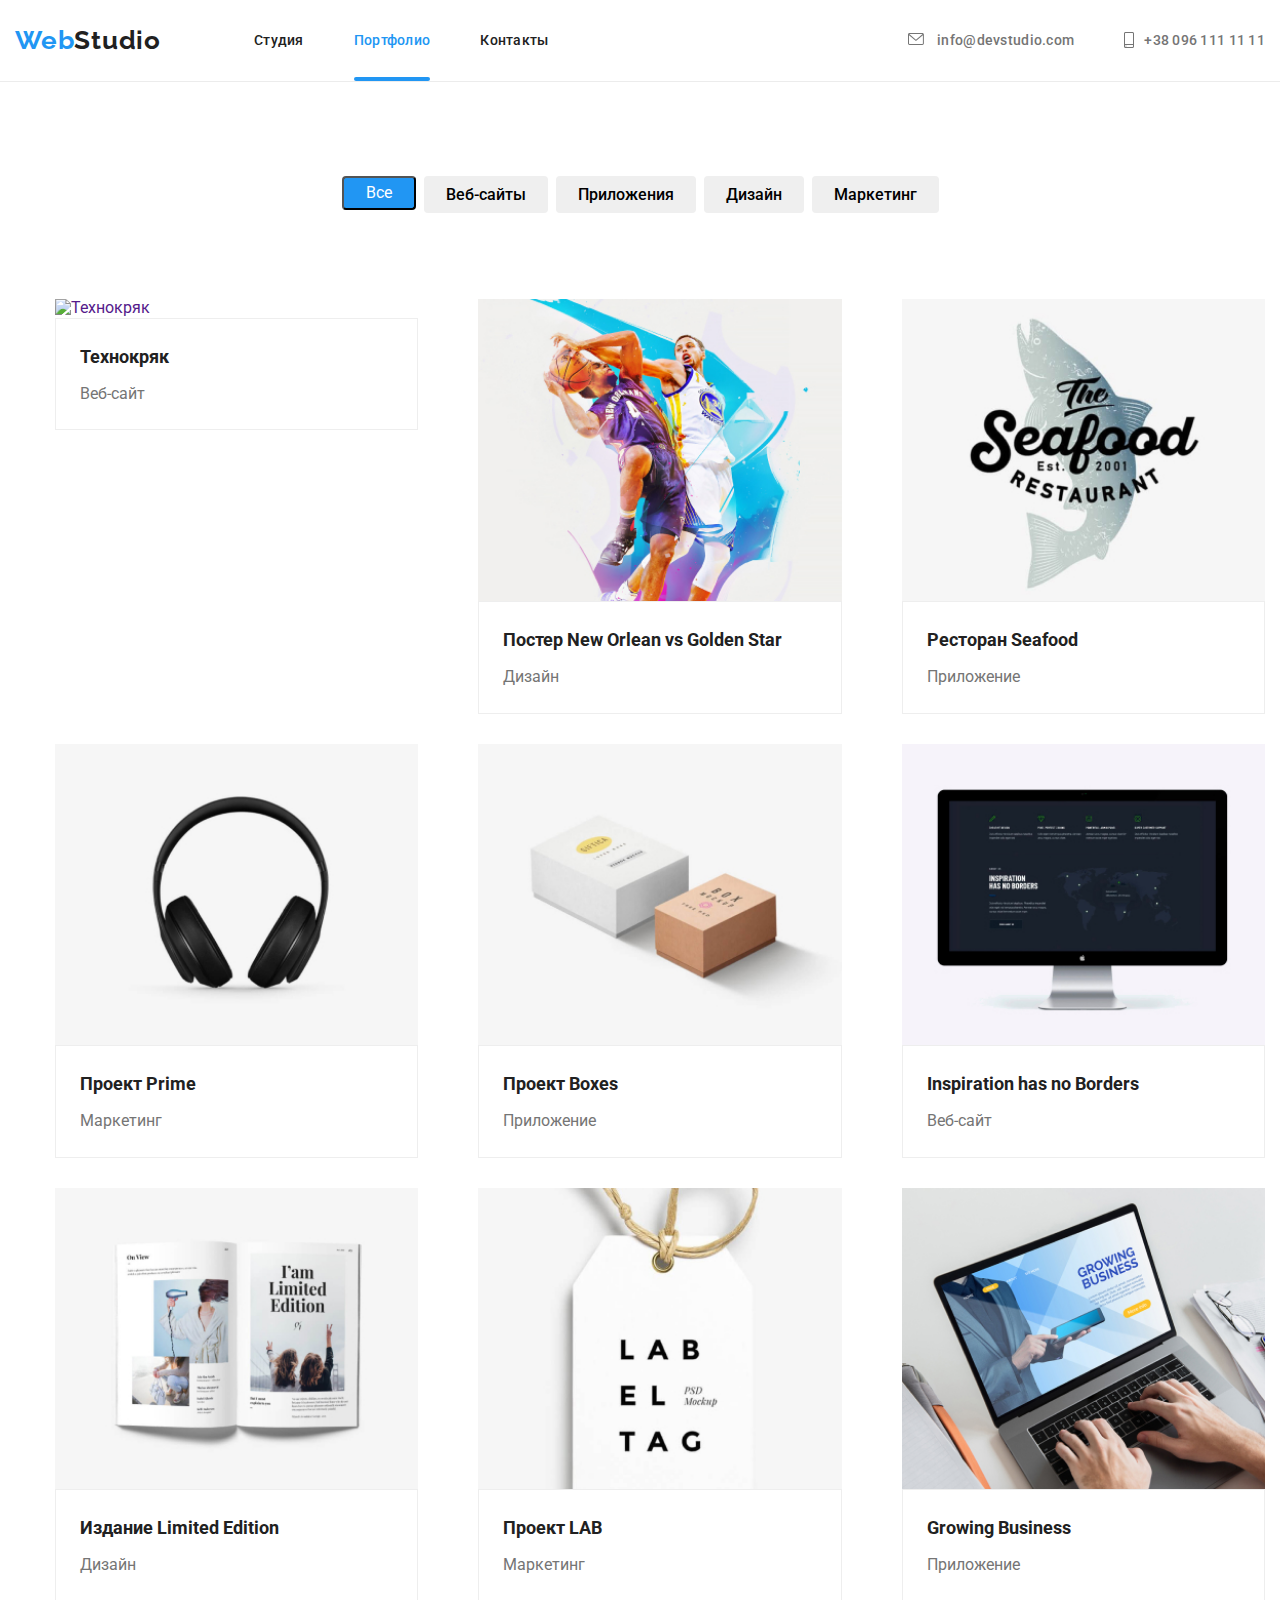
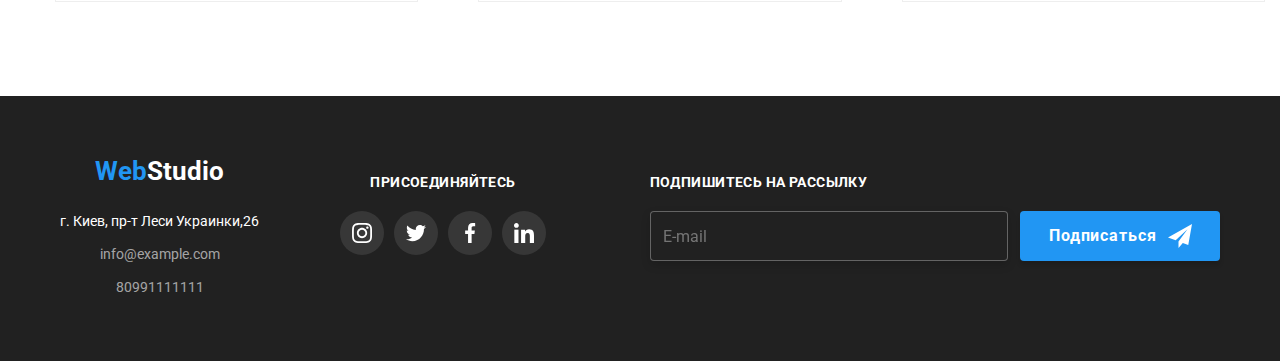
==== commit ca2967e1: "work8" ====
--- a/portfolio.html
+++ b/portfolio.html
@@ -19,7 +19,7 @@
     <!-- <link rel="stylesheet" href="./css/styles.css" /> -->
   </head>
   <body>
-    <!-- header *****-->
+    <!-- -- header -->
     <header class="header-page">
       <div class="conteiner box-header">
         <nav class="nav-head">
@@ -148,13 +148,13 @@
                     srcset="
                       ./img/desktop/img.jpg      354w,
                       ./img/tablet/tablet1.jpg   370w,
-                      ./img/mobile/1mob.jpg      450w,
+                      ./img/mobile/mob1.jpg      450w,
                       ./img/desktop/1img2x.jpg   708w,
                       ./img/tablet/1tablet2x.jpg 740w,
                       ./img/mobile/1mob2x.jpg    900w
                     "
                     sizes="(min-width: 1200px) 370px, (min-width: 768px) 354px, (max-width: 480px) 450px"
-                    src="./img/mobile/1mob.jpg"
+                    src="./img/mobile/mob1.jpg"
                     alt="Технокряк"
                     width="370"
                   />
@@ -176,7 +176,7 @@
                 <div class="img-portfolio__block">
                   <img
                     srcset="
-                      ./img/desktop/1img.jpg     354w,
+                      ./img/desktop/img1.jpg     354w,
                       ./img/tablet/tablet2.jpg   370w,
                       ./img/mobile/mob2.jpg      450w,
                       ./img/desktop/2img2x.jpg   708w,
@@ -208,7 +208,7 @@
                 <div class="img-portfolio__block">
                   <img
                     srcset="
-                      ./img/desktop/2img.jpg     354w,
+                      ./img/desktop/img2.jpg     354w,
                       ./img/tablet/tablet3.jpg   370w,
                       ./img/mobile/mob3.jpg      450w,
                       ./img/desktop/3img2x.jpg   708w,
@@ -238,12 +238,12 @@
                 <div class="img-portfolio__block">
                   <img
                     srcset="
-                      ./img/desktop/3img.jpg     354w,
+                      ./img/desktop/img3.jpg     354w,
                       ./img/tablet/tablet4.jpg   370w,
                       ./img/mobile/mob4.jpg      450w,
                       ./img/desktop/4img2x.jpg   708w,
                       ./img/tablet/4tablet2x.jpg 740w,
-                      ./img/mobile41mob2x.jpg    900w
+                      ./img/mobile/4mob2x.jpg    900w
                     "
                     sizes="(min-width: 1200px) 370px, (min-width: 768px) 354px, (max-width: 480px) 450px"
                     src="./img/mobile/mob4.jpg"
@@ -268,7 +268,7 @@
                 <div class="img-portfolio__block">
                   <img
                     srcset="
-                      ./img/desktop/4img.jpg     354w,
+                      ./img/desktop/img4.jpg     354w,
                       ./img/tablet/tablet5.jpg   370w,
                       ./img/mobile/mob5.jpg      450w,
                       ./img/desktop/5img2x.jpg   708w,
@@ -298,7 +298,7 @@
                 <div class="img-portfolio__block">
                   <img
                     srcset="
-                      ./img/desktop/5img.jpg     354w,
+                      ./img/desktop/img5.jpg     354w,
                       ./img/tablet/tablet6.jpg   370w,
                       ./img/mobile/mob6.jpg      450w,
                       ./img/desktop/6img2x.jpg   708w,
@@ -330,7 +330,7 @@
                 <div class="img-portfolio__block">
                   <img
                     srcset="
-                      ./img/desktop/6img.jpg     354w,
+                      ./img/desktop/img6.jpg     354w,
                       ./img/tablet/tablet7.jpg   370w,
                       ./img/mobile/mob7.jpg      450w,
                       ./img/desktop/7img2x.jpg   708w,
@@ -362,7 +362,7 @@
                 <div class="img-portfolio__block">
                   <img
                     srcset="
-                      ./img/desktop/7img.jpg     354w,
+                      ./img/desktop/img7.jpg     354w,
                       ./img/tablet/tablet8.jpg   370w,
                       ./img/mobile/mob8.jpg      450w,
                       ./img/desktop/8img2x.jpg   708w,
@@ -392,7 +392,7 @@
                   <img
                     class="img-block"
                     srcset="
-                      ./img/desktop/8img.jpg     354w,
+                      ./img/desktop/img8.jpg     354w,
                       ./img/tablet/tablet9.jpg   370w,
                       ./img/mobile/mob9.jpg      450w,
                       ./img/desktop/9img2x.jpg   708w,
@@ -506,5 +506,6 @@
         </form>
       </div>
     </footer>
+    <script src="./js/mobile.js"></script>
   </body>
 </html>
--- a/css/main.min.css
+++ b/css/main.min.css
@@ -1 +1 @@
-:root{--primery-color: #757575;--secondary-color: #212121;--accent-color: #2196f3;--white-color: #ffffff;--animation: 250ms cubic-bezier(0.4, 0, 0.2, 1)}body{background-color:#fff;color:var(--primery-color);font-family:Roboto,sans-serif}ul{list-style:none}img{display:block}.conteiner{padding-left:15px;padding-right:15px;margin:0}.box-header{display:flex;align-items:flex-start}@media screen and (min-width: 768px){.conteiner{justify-content:space-between;align-items:center}.mobile-icon{display:none}}@media screen and (min-width: 1200px){.conteiner{padding-left:15px;padding-right:15px;margin:0 auto}}.backdrop{position:fixed;top:0;left:0;width:100%;height:100%;background:rgba(0,0,0,.2);opacity:1;transition:opacity 500ms linear,visibility 500ms linear;z-index:10;overflow-y:scroll}.backdrop.is-hidden{opacity:0;pointer-events:none}.modal-button{position:absolute;width:30px;height:30px;top:8px;right:8px;border:1px solid rgba(0,0,0,.1);background-color:rgba(0,0,0,0);border-radius:50%}.close-icon{transition:transform .5s ease,border-radius .3s ease,background .4s ease;width:11px;height:11px}.close-icon:hover,.close-icon:focus{fill:var(--accent-color);transform:rotate(0.5turn)}.button{min-width:200px;border:none;display:inline-block;border-radius:4px;padding:10px 32px;text-align:center;font-weight:700;font-style:normal;font-size:16px;line-height:1.9;letter-spacing:.06em;background-color:var(--accent-color);color:var(--white-color);position:relative;transition:var(--animation)}.button:hover,.button:focus{background-color:#188ce8}.footer-submit{background-color:var(--accent-color);border:none;margin:0 auto;width:200px;height:50px;padding:10px 29px;font-style:normal;font-weight:700;position:relative;box-shadow:0px 4px 4px rgba(0,0,0,.15);border-radius:4px;transition:var(--animation)}.footer-submit:hover,.footer-submit:focus{background-color:#188ce8}.footer-submit__icon{position:absolute;top:13px;right:28px}.footer-submit__btn{background-color:rgba(0,0,0,0);color:var(--white-color);width:109px;font-weight:700;font-size:16px;line-height:30px;font-size:1.88;border:none;display:flex;align-items:center;text-align:center;letter-spacing:.06em;padding:0;margin:0;margin-right:10px}.footer-button{display:flex;flex-direction:column;align-items:center;margin-bottom:60px}.under{display:flex;padding-left:0;margin-top:20px}.under li :hover,.under li :focus{background-color:var(--accent-color)}.under__icon{padding:0;background:rgba(255,255,255,.1);display:flex;padding:0;width:44px;height:44px;border-radius:50%;border:none;justify-content:center;align-items:center}.under__icon:hover,.under__icon:focus{background-color:var(--accent-color)}.under__icon:hover .under__instagram,.under__icon:hover .under__twitter,.under__icon:hover .under__facebook,.under__icon:hover .under__linkedin{fill:var(--white-color)}.under__icon:focus .under__instagram,.under__icon:focus .under__twitter,.under__icon:focus .under__facebook,.under__icon:focus .under__linkedin{fill:var(--white-color)}.under__instagram,.under__twitter,.under__facebook,.under__linkedin{fill:var(--white-color)}@media screen and (min-width: 1200px){.under{margin-left:70px}.footer-button{margin:0}}.clients{padding:60px 15px}.clients h2{margin-bottom:30px}.button-clien{margin:0;padding:0;display:grid;grid-template-columns:repeat(2, auto);gap:30px;list-style-type:none}@media screen and (min-width: 768px){.button-clien{grid-template-columns:repeat(3, auto);gap:30px}}@media screen and (min-width: 1200px){.button-clien{display:flex;justify-content:space-between}}@media screen and (min-width: 1200px){.button-clien{display:flex;justify-content:space-between}.button-clien li{width:170px;height:92px}}.button-user{display:flex;justify-content:center;align-items:center;margin:0;padding:0;height:92px;background-color:rgba(0,0,0,0);border:1px solid currentColor;border-radius:4px;color:#afb1b8;transition:color var(--animation)}.button-user:hover,.button-user:focus{border-color:var(--logo-focus-color);color:var(--logo-focus-color)}.button-group{fill:currentColor;width:106px;height:60px}.wrap__input{font-weight:400;font-size:16px;line-height:20px;padding:15px 12px;color:rgba(255,255,255,.6);background-color:var(--secondary-color);border:1px solid rgba(255,255,255,.3);filter:drop-shadow(0px 4px 4px rgba(0, 0, 0, 0.15));border-radius:4px;outline:none;margin-bottom:20px;height:50px}.footer-form h3{margin-top:72px;text-align:center;padding:0;margin-top:0;margin-bottom:20px;font-weight:700;font-size:14px;line-height:1.14;letter-spacing:.03em;text-transform:uppercase}.wrap{display:flex;flex-wrap:wrap;justify-content:center}@media screen and (max-width: 767px){.wrap{display:block;text-align:center}.wrap__input{max-width:450px;width:100%}}@media screen and (min-width: 768px)and (max-width: 1199px){.wrap{display:block}.footer{margin-right:165px}.wrap__input{width:450px;height:50px}}@media screen and (min-width: 1200px){.footer-form{margin-left:93px}.footer-form h3{text-align:left}.footer-submit{margin:0;margin-left:12px}.wrap__input{padding:15px 12px;width:358px}}.comand-under{display:flex;justify-content:center;margin:0;padding:0 32px;list-style:none}.comand-under :not(:last-child){margin-right:10px}.comand-under li{padding:0;box-shadow:none;width:44px;height:44px}.button-icon{fill:var(--white-color);display:flex;padding:0;width:44px;height:44px;border-radius:50%;border:none;justify-content:center;align-items:center;position:relative;transition:var(--animation)}.comand-under .button-icon{fill:#afb1b8}.comand-under .button-icon:hover,.comand-under .button-icon:focus{background-color:var(--accent-color)}.button-icon:hover .button-instagram,.button-icon:hover .button-twitter,.button-icon:hover .button-facebook,.button-icon:hover .button-linkedin{fill:var(--white-color)}.button-icon:focus .button-instagram,.button-icon:focus .button-twitter,.button-icon:focus .button-facebook,.button-icon:focus .button-linkedin{fill:var(--white-color)}.modal{padding:40px;max-width:450px;min-height:609px;width:100%;position:absolute;top:50%;left:50%;transform:translate(-50%, -50%);background-color:#fff;box-shadow:0px 1px 3px rgba(0,0,0,.12),0px 1px 1px rgba(0,0,0,.14),0px 2px 1px rgba(0,0,0,.2);border-radius:4px;transition:transform 500ms linear}.modal-title{margin:0;padding:0;font-weight:700;margin-bottom:12px;font-size:20px;line-height:1.15;text-align:center;letter-spacing:.03em;color:var(--primary-text-color)}@media screen and (min-width: 1200px){.modal{max-width:528px;min-height:581px}}.form-button{font-weight:700;border:none;min-width:200px;margin:0 auto;display:inline-block;border-radius:4px;padding:10px 55px;text-align:center;font-size:16px;line-height:1.9;letter-spacing:.06em;background-color:var(--accent-color);color:var(--white-color);transition:var(--animation)}.form-button:hover,.form-button:focus{background:#188ce8;box-shadow:0px 4px 4px rgba(0,0,0,.15)}.form-text{display:block;margin-bottom:5px;text-align:left;font-weight:400;font-size:12px}.check-form{display:flex;justify-content:center;align-items:center;margin-bottom:30px}.check-input{appearance:none}.check-box{margin-right:8px;margin-left:12px;width:15px;height:15px;border:2px solid #000;border-radius:4px;background-repeat:no-repeat;background-position:center;background-size:contain}.check-input:checked+.check-box{background-color:var(--accent-color);background-image:url(../img/check.svg);border:none}.checkbox-text{text-align:left;font-weight:400;font-size:14px;line-height:1.71;color:var(--primery-color);letter-spacing:.03em}.form-link{color:var(--accent-color)}.logo{color:var(--accent-color);font-family:raleway,sans-serif;text-decoration:none;letter-spacing:.03em;font-weight:700;font-size:24px;line-height:28px}.logo-logo{transition:var(--animation);color:var(--secondary-color)}.logo-logo:hover,.logo-logo:focus{color:var(--accent-color)}.logo{display:block;padding-top:13px}@media screen and (min-width: 768px){.logo{margin-right:88px;font-size:26px;line-height:1.2;padding:0}}@media screen and (min-width: 1200px){.logo{margin-right:93px}}@media screen and (max-width: 767px){.button-list{margin:0;padding:0;display:flex;flex-wrap:wrap;justify-content:left;column-gap:8px;row-gap:15px}}@media screen and (min-width: 768px){.button-list{display:flex;justify-content:center;padding:0}}.button-list__second{font-family:Roboto,sans-serif;font-style:normal;font-weight:500;font-size:16px;line-height:1.6;cursor:pointer}.button-list__second{padding:6px 22px;border:none;border-radius:4px;transition:var(--animation)}.button-list__second:hover,.button-list__second:focus{color:var(--white-color);background-color:var(--accent-color)}.button-list__second-current{color:var(--white-color);background-color:var(--accent-color);padding:6px 22px;border-radius:4px}.button-list li+li{margin-left:8px}.links{color:var(--primery-color);font-style:normal;font-weight:500;font-size:14px;line-height:16px;letter-spacing:1.6}@media screen and (min-width: 1200px){.button-list{display:flex;justify-content:center;margin-top:0;margin-bottom:50px;padding-left:0}}.header-page{border-bottom:1px solid #ececec}.mobile-menu-open{position:absolute;display:inline-flex;margin:0;padding:0;border:none;background:rgba(0,0,0,0);top:6px;right:8px}.mobile-menu__container{margin-top:auto}.box-header{position:relative}.mobile-menu{display:none;position:fixed;z-index:20;width:100%;height:100%;padding:48px 40px;top:0;left:0;background-color:#fff}.mobile-menu.is-open{display:flex;flex-direction:column}.mobile-menu__close{width:40px;height:40px;position:absolute;top:5px;right:8px;margin:0;padding:0;border:none;background:rgba(0,0,0,0)}.menu-social{margin:0;padding:0;display:flex;flex-wrap:wrap}.menu__social li:not(:last-child){margin-right:10px;padding-right:10px;border-right:1px solid rgba(33,33,33,.2)}.menu-list{margin:0;padding:0;text-align:left}.menu-list li:not(:last-child){margin-bottom:32px}.menu-social{margin:0;padding:0;display:flex;flex-wrap:wrap}.menu-social li:not(:last-child){margin-right:10px;padding-right:10px;border-right:1px solid rgba(33,33,33,.2)}.menu-social__link{font-weight:500;font-size:18px;line-height:22px;text-decoration:none;letter-spacing:.02em;color:#2196f3}.menu-list__link{font-weight:500;font-size:40px;line-height:47px;letter-spacing:.02em;text-decoration:none;color:#212121}.menu-list__link:hover,.menu-list__link:focus{color:#2196f3}.menu-list__curent{color:var(--accent-color)}.menu-contact{margin:0;padding:0;text-align:left;margin-bottom:64px}.menu-contact li{margin-bottom:32px}.menu-contact__item{font-weight:500;font-size:24px;line-height:28px;text-decoration:none;letter-spacing:.02em;text-decoration:none;color:#757575}@media screen and (max-width: 767px){.site-nav .link{display:none}}@media screen and (min-width: 768px){.nav-head{display:flex;justify-content:space-evenly;align-items:center}.site-nav{display:flex;margin:0;padding:0}.site-nav li:not(:last-child){margin-right:50px}}.site-nav .link{color:var(--secondary-color);text-decoration:none;font-style:normal;font-weight:500;font-size:14px;line-height:1.2;letter-spacing:.02em;padding:32px 0;position:relative;transition:var(--animation)}.site-nav .link:hover,.site-nav .link:focus{color:var(--accent-color)}.site-nav .link.current{color:var(--accent-color);text-decoration:none;padding:32px 0;position:relative}.site-nav .link.current:after{content:"";position:absolute;border-radius:2px;width:100%;height:4px;background:var(--accent-color);bottom:0;left:0}@media screen and (min-width: 1200px){.site-nav{display:flex;margin:0;padding:0}.site-nav:hover,.site-nav:focus{color:var(--accent-color)}.site-nav:hover .site-nav.link,.site-nav:focus .site-nav.link{padding:0}}@media screen and (max-width: 767px){.auth-nav .link{display:none}}@media screen and (min-width: 768px){.auth-nav .link{display:block;color:var(--primery-color);text-decoration:none;font-style:normal;font-weight:500;font-size:14px;line-height:1.2;letter-spacing:.02em;padding:0;margin:0;position:relative;transition:var(--animation)}.link.phone{margin-top:10px}.auth-email{margin-right:10px;fill:currentColor}.auth-email:hover,.auth-email:focus{fill:currentColor}}.auth-phone{margin-right:10px;fill:currentColor}.auth-nav{margin:0;padding:0;padding-top:21px;padding-bottom:21px;align-items:center}@media screen and (min-width: 1200px){.auth-nav{display:flex;margin:0;padding:0;align-items:center}.link{display:flex;align-items:center}.link:hover,.link:focus{color:var(--accent-color)}.link.phone{display:flex;align-items:center;margin-top:0}.auth-nav li:last-child{margin-left:50px}.auth-nav li:last-child li{margin-left:0}}.auth-nav .link{padding:0}.section-main{padding-top:118px;padding-bottom:118px;text-align:center;max-width:1600px;background-size:cover;margin-left:auto;margin-right:auto;background-image:linear-gradient(to right, rgba(47, 48, 58, 0.4), rgba(47, 48, 58, 0.4)),url("../../img/mobile/Header-mob.jpg");background-repeat:no-repeat}.white{margin:0;margin-left:auto;margin-right:auto;max-width:360px;margin-bottom:30px;font-weight:900;font-size:26px;line-height:1.6;letter-spacing:.06em;text-transform:uppercase;color:var(--white-color)}@media screen and (min-width: 768px){.section-main{background-image:linear-gradient(to right, rgba(47, 48, 58, 0.4), rgba(47, 48, 58, 0.4)),url("../../img/tablet/Header.tab.jpg")}}@media screen and (min-width: 1200px){.section-main{padding-top:200px;padding-bottom:200px;background-image:linear-gradient(to right, rgba(47, 48, 58, 0.4), rgba(47, 48, 58, 0.4)),url("../../img/desktop/fon.jpg")}}.model-title{margin:0;padding:0;font-weight:700;margin-bottom:12px;font-size:20px;line-height:1.15;text-align:center;letter-spacing:.03em;color:var(--secondary-color)}.form{display:flex;flex-direction:column;padding:40px}.form-label{display:block;text-align:left}.form-input{padding-left:42px;height:40px;width:100%;border:1px solid rgba(33,33,33,.2);border-radius:4px;outline:none;transition:border-color var(--animation)}.form-input:focus{border-color:var(--accent-color)}.form-input:focus+.form-img{fill:var(--accent-color)}.form-w-img{position:relative}.form-img{position:absolute;top:50%;left:12px;transform:translateY(-50%);transition:backround-color var(--animation)}.form-label:not(:last-child){margin-bottom:10px}.form-name{display:block;margin-bottom:4px;text-align:left;font-size:12px;line-height:1.16;letter-spacing:.01em}.form-input.form-textarea{width:100%;height:120px;resize:none;margin-bottom:20px;padding:10px 16px;outline:none;border:1px solid rgba(33,33,33,.2);border-radius:4px;transition:border-color var(--animation)}.form-textarea::placeholder{color:rgba(117,117,117,.5)}.form-textarea:focus{border-color:var(--accent-color)}.sect-icon{height:120px;background-repeat:no-repeat;background-position:center;background-color:#f5f4fa;margin-bottom:30px;border-radius:4px;display:flex;justify-content:center;align-items:center;background-size:contain}.skils{font-size:0}.section-home{padding-top:60px;padding-bottom:60px}.title-text li{max-width:450px;margin:0 auto;margin-bottom:30px}@media screen and (min-width: 768px){.title-text{margin:0;display:grid;grid-template-columns:repeat(2, auto);gap:30px}.title-text li{width:354px;margin:0 auto}.title-text h3{text-align:left}}@media screen and (min-width: 1200px){.section-home{padding-top:94px;padding-bottom:94px}.title-text{display:flex;justify-content:center;margin:0;padding:0}.title-text li{width:270px;margin:0}}.title-text{margin:0;padding:0}.title{margin-bottom:10px;color:var(--secondary-color);font-weight:700;font-size:14px;line-height:16px;letter-spacing:.03em;text-transform:uppercase;text-align:center}.text{color:var(--primery-color);font-weight:400;font-size:14px;line-height:1.7;letter-spacing:.03em;margin:0}.profess{color:var(--primery-color);text-align:center;font-style:normal;font-weight:400;font-size:16px;line-height:1.2;margin-bottom:16px;margin-top:0}@media screen and (max-width: 1199px){.section-info{display:none}}.section-info{margin:0;padding-top:94px;padding-bottom:94px}.bold{margin:0;margin-bottom:30px;font-weight:700;font-size:28px;line-height:33px;text-align:center;letter-spacing:.03em;color:var(--secondary-color)}@media screen and (min-width: 1200px){.picture{display:flex;justify-content:center;margin:0 auto;padding:0;position:relative}.picture li:not(:last-child){margin-right:30px}.pic-title{bottom:0;padding:27px 0px;margin:0;width:370px;position:absolute;font-size:14px;line-height:1.14;text-align:center;letter-spacing:.03em;text-transform:uppercase;color:var(--white-color);background:rgba(47,48,58,.8)}}.photo-prof{display:block;margin:0;padding:0;max-width:100%}.comand-prof{padding-top:30px;padding-bottom:24px}.sect{padding-top:60px;padding-bottom:60px;background-color:#f5f4fa}.comand.block{padding:0;margin:0;flex-direction:column;align-items:center;display:flex}.border-radius{background:#fff;box-shadow:0px 1px 3px rgba(0,0,0,.12),0px 1px 1px rgba(0,0,0,.14),0px 2px 1px rgba(0,0,0,.2);border-radius:0px 0px 4px 4px}.title-name{text-align:center;padding:0;margin-bottom:10px;margin-top:0}@media screen and (max-width: 767px){.border-radius:not(:last-child){margin-bottom:30px}}@media screen and (min-width: 768px){.img-block{width:100%}.comand.block{display:grid;grid-template-columns:repeat(2, auto);gap:30px}}@media screen and (min-width: 1200px){.comand.sect{padding-top:94px;padding-bottom:94px}.comand.block{display:flex;flex-direction:row;justify-content:center;margin:0;padding:0}.bold{margin:0;margin-bottom:50px;font-size:36px;line-height:1.16}}.footer{display:flex;flex-direction:column;align-items:center}.footer-title{font-weight:700;font-size:14px;line-height:1.14;letter-spacing:.03em;text-transform:uppercase;margin-bottom:0;margin-top:0}.under li+li{margin-left:10px;border:none}.footer-block{position:relative;background-color:var(--secondary-color);padding-top:60px;padding-bottom:60px}.footer-block{color:var(--white-color);font-style:normal;font-weight:700;font-size:26px;line-height:1.2}.footer__logo{color:var(--accent-color);margin-right:0;text-decoration:none;margin-bottom:20px}.footer__logo-log{color:var(--white-color)}.address{display:flex;flex-direction:column;align-items:center;padding:0;margin:0;margin-bottom:60px}.address :not(:first-child) :hover,.address :not(:first-child) :focus{color:var(--accent-color)}.address__link{text-align:center;color:rgba(255,255,255,.6);font-style:normal;font-weight:400;font-size:14px;line-height:2;text-decoration:none}.address__link-white{color:var(--white-color);font-weight:400;font-size:14px;line-height:24px;text-decoration:none}@media screen and (min-width: 768px){.conteiner.foot{display:flex;flex-wrap:wrap;justify-content:space-around;max-width:768px;margin:0 auto}}@media screen and (min-width: 1200px){.conteiner.foot{display:flex;justify-content:baseline;max-width:1200px}.address{margin:0}.adress-cont{align-items:flex-start}.footer-title{font-weight:700;font-size:14px;line-height:1.14;letter-spacing:.03em;text-transform:uppercase;margin-left:70px;margin-bottom:0;margin-top:0}.footer-block{background-color:var(--secondary-color);padding-top:60px;padding-bottom:60px}}.mega-content{padding-bottom:60px;padding-top:60px}.content{font-size:0}.img-portfolio li{margin-right:30px;margin-bottom:30px}.img-portfolio li li:hover,.img-portfolio li li:focus{box-shadow:0px 1px 1px rgba(0,0,0,.12),0px 4px 4px rgba(0,0,0,.06),1px 4px 6px rgba(0,0,0,.16)}.img-portfolio__contein{padding:20px 24px;background:#fff;border:1px solid #eee}.img-portfolio__boldtext{color:var(--secondary-color);font-style:normal;font-weight:700;font-size:18px;line-height:2;margin:0}img{border:none;width:100%}.img-portfolio__title{margin:0;margin-top:4px;color:var(--primery-color);font-style:normal;font-weight:400;font-size:16px;line-height:1.9}.img-portfolio__block{position:relative;overflow:hidden}.img-portfolio__text{display:inline-block;position:absolute;width:100%;height:100%;bottom:-1px;left:0;margin:0;padding:63px 24px;font-size:18px;line-height:1.55;letter-spacing:.03em;color:var(--white-color);transition:transform 250ms cubic-bezier(0.4, 0, 0.2, 1);transform:translateY(100%);background:rgba(33,150,243,.9)}.img-portfolio__list:hover .img-portfolio__text,.img-portfolio__list:focus .img-portfolio__text{transform:translateY(0);bottom:0}.title-name{color:var(--secondary-color);font-style:normal;font-weight:500;font-size:16px;line-height:19px}.img-portfolio__list a{text-decoration:none}@media screen and (min-width: 768px){.img-portfolio{display:grid;grid-template-columns:repeat(2, auto);gap:30px;margin:0;padding-top:36px}.img-portfolio li{margin-bottom:0}}@media screen and (min-width: 1200px){.mega-content{padding-bottom:94px;padding-top:94px}.img-portfolio{display:grid;grid-template-columns:repeat(3, auto);gap:30px}.img-portfolio li:nth-child(3n){margin-right:0}.img-portfolio li:nth-last-child(-n+3){margin-bottom:0}}/*# sourceMappingURL=main.min.css.map */+:root{--primery-color: #757575;--secondary-color: #212121;--accent-color: #2196f3;--white-color: #ffffff;--animation: 250ms cubic-bezier(0.4, 0, 0.2, 1)}body{background-color:#fff;color:var(--primery-color);font-family:Roboto,sans-serif}ul{list-style:none}img{display:block}.conteiner{padding-left:15px;padding-right:15px;margin:0}.box-header{display:flex;align-items:flex-start}@media screen and (min-width: 768px){.conteiner{justify-content:space-between;align-items:center}.mobile-icon{display:none}}@media screen and (min-width: 1200px){.conteiner{padding-left:15px;padding-right:15px;margin:0 auto}}.backdrop{position:fixed;top:0;left:0;width:100%;height:100%;background:rgba(0,0,0,.2);opacity:1;transition:opacity 500ms linear,visibility 500ms linear;z-index:10;overflow-y:scroll}.backdrop.is-hidden{opacity:0;pointer-events:none}.modal-button{position:absolute;width:30px;height:30px;top:8px;right:8px;border:1px solid rgba(0,0,0,.1);background-color:rgba(0,0,0,0);border-radius:50%}.close-icon{transition:transform .5s ease,border-radius .3s ease,background .4s ease;width:11px;height:11px}.close-icon:hover,.close-icon:focus{fill:var(--accent-color);transform:rotate(0.5turn)}.button{min-width:200px;border:none;display:inline-block;border-radius:4px;padding:10px 32px;text-align:center;font-weight:700;font-style:normal;font-size:16px;line-height:1.9;letter-spacing:.06em;background-color:var(--accent-color);color:var(--white-color);position:relative;transition:var(--animation)}.button:hover,.button:focus{background-color:#188ce8}.footer-submit{background-color:var(--accent-color);border:none;margin:0 auto;width:200px;height:50px;padding:10px 29px;font-style:normal;font-weight:700;position:relative;box-shadow:0px 4px 4px rgba(0,0,0,.15);border-radius:4px;transition:var(--animation)}.footer-submit:hover,.footer-submit:focus{background-color:#188ce8}.footer-submit__icon{position:absolute;top:13px;right:28px}.footer-submit__btn{background-color:rgba(0,0,0,0);color:var(--white-color);width:109px;font-weight:700;font-size:16px;line-height:30px;font-size:1.88;border:none;display:flex;align-items:center;text-align:center;letter-spacing:.06em;padding:0;margin:0;margin-right:10px}.footer-button{display:flex;flex-direction:column;align-items:center;margin-bottom:60px}.under{display:flex;padding-left:0;margin-top:20px}.under li :hover,.under li :focus{background-color:var(--accent-color)}.under__icon{padding:0;background:rgba(255,255,255,.1);display:flex;padding:0;width:44px;height:44px;border-radius:50%;border:none;justify-content:center;align-items:center}.under__icon:hover,.under__icon:focus{background-color:var(--accent-color)}.under__icon:hover .under__instagram,.under__icon:hover .under__twitter,.under__icon:hover .under__facebook,.under__icon:hover .under__linkedin{fill:var(--white-color)}.under__icon:focus .under__instagram,.under__icon:focus .under__twitter,.under__icon:focus .under__facebook,.under__icon:focus .under__linkedin{fill:var(--white-color)}.under__instagram,.under__twitter,.under__facebook,.under__linkedin{fill:var(--white-color)}@media screen and (min-width: 1200px){.under{margin-left:70px}.footer-button{margin:0}}.clients{padding:60px 15px}.clients h2{margin-bottom:30px}.button-clien{margin:0;padding:0;display:grid;grid-template-columns:repeat(2, auto);gap:30px;list-style-type:none}@media screen and (min-width: 768px){.button-clien{grid-template-columns:repeat(3, auto);gap:30px}}@media screen and (min-width: 1200px){.button-clien{display:flex;justify-content:space-between}}@media screen and (min-width: 1200px){.button-clien{display:flex;justify-content:space-between}.button-clien li{width:170px;height:92px}}.button-user{display:flex;justify-content:center;align-items:center;margin:0;padding:0;height:92px;background-color:rgba(0,0,0,0);border:1px solid currentColor;border-radius:4px;color:#afb1b8;transition:color var(--animation)}.button-user:hover,.button-user:focus{border-color:var(--logo-focus-color);color:var(--logo-focus-color)}.button-group{fill:currentColor;width:106px;height:60px}.wrap__input{font-weight:400;font-size:16px;line-height:20px;padding:15px 12px;color:rgba(255,255,255,.6);background-color:var(--secondary-color);border:1px solid rgba(255,255,255,.3);filter:drop-shadow(0px 4px 4px rgba(0, 0, 0, 0.15));border-radius:4px;outline:none;margin-bottom:20px;height:50px}.footer-form h3{margin-top:72px;text-align:center;padding:0;margin-top:0;margin-bottom:20px;font-weight:700;font-size:14px;line-height:1.14;letter-spacing:.03em;text-transform:uppercase}.wrap{display:flex;flex-wrap:wrap;justify-content:center}@media screen and (max-width: 767px){.wrap{display:block;text-align:center}.wrap__input{max-width:450px;width:100%}}@media screen and (min-width: 768px)and (max-width: 1199px){.wrap{display:block}.footer{margin-right:165px}.wrap__input{width:450px;height:50px}}@media screen and (min-width: 1200px){.footer-form{margin-left:93px}.footer-form h3{text-align:left}.footer-submit{margin:0;margin-left:12px}.wrap__input{padding:15px 12px;width:358px}}.comand-under{display:flex;justify-content:center;margin:0;padding:0 32px;list-style:none}.comand-under :not(:last-child){margin-right:10px}.comand-under li{padding:0;box-shadow:none;width:44px;height:44px}.button-icon{fill:var(--white-color);display:flex;padding:0;width:44px;height:44px;border-radius:50%;border:none;justify-content:center;align-items:center;position:relative;transition:var(--animation)}.comand-under .button-icon{fill:#afb1b8}.comand-under .button-icon:hover,.comand-under .button-icon:focus{background-color:var(--accent-color)}.button-icon:hover .button-instagram,.button-icon:hover .button-twitter,.button-icon:hover .button-facebook,.button-icon:hover .button-linkedin{fill:var(--white-color)}.button-icon:focus .button-instagram,.button-icon:focus .button-twitter,.button-icon:focus .button-facebook,.button-icon:focus .button-linkedin{fill:var(--white-color)}.modal{padding:40px;max-width:450px;min-height:609px;width:100%;position:absolute;top:50%;left:50%;transform:translate(-50%, -50%);background-color:#fff;box-shadow:0px 1px 3px rgba(0,0,0,.12),0px 1px 1px rgba(0,0,0,.14),0px 2px 1px rgba(0,0,0,.2);border-radius:4px;transition:transform 500ms linear}.modal-title{margin:0;padding:0;font-weight:700;margin-bottom:12px;font-size:20px;line-height:1.15;text-align:center;letter-spacing:.03em;color:var(--primary-text-color)}@media screen and (min-width: 1200px){.modal{max-width:528px;min-height:581px}}.form-button{font-weight:700;border:none;min-width:200px;margin:0 auto;display:inline-block;border-radius:4px;padding:10px 55px;text-align:center;font-size:16px;line-height:1.9;letter-spacing:.06em;background-color:var(--accent-color);color:var(--white-color);transition:var(--animation)}.form-button:hover,.form-button:focus{background:#188ce8;box-shadow:0px 4px 4px rgba(0,0,0,.15)}.form-text{display:block;margin-bottom:5px;text-align:left;font-weight:400;font-size:12px}.check-form{display:flex;justify-content:center;align-items:center;margin-bottom:30px}.check-input{appearance:none}.check-box{margin-right:8px;margin-left:12px;width:15px;height:15px;border:2px solid #000;border-radius:4px;background-repeat:no-repeat;background-position:center;background-size:contain}.check-input:checked+.check-box{background-color:var(--accent-color);background-image:url(../img/check.svg);border:none}.checkbox-text{text-align:left;font-weight:400;font-size:14px;line-height:1.71;color:var(--primery-color);letter-spacing:.03em}.form-link{color:var(--accent-color)}.logo{color:var(--accent-color);font-family:raleway,sans-serif;text-decoration:none;letter-spacing:.03em;font-weight:700;font-size:24px;line-height:28px}.logo-logo{transition:var(--animation);color:var(--secondary-color)}.logo-logo:hover,.logo-logo:focus{color:var(--accent-color)}.logo{display:block;padding-top:13px}@media screen and (min-width: 768px){.logo{margin-right:88px;font-size:26px;line-height:1.2;padding:0}}@media screen and (min-width: 1200px){.logo{margin-right:93px}}@media screen and (max-width: 767px){.button-list{margin:0;padding:0;display:flex;flex-wrap:wrap;justify-content:left;column-gap:8px;row-gap:15px}}@media screen and (min-width: 768px){.button-list{display:flex;justify-content:center;padding:0}}.button-list__second{font-family:Roboto,sans-serif;font-style:normal;font-weight:500;font-size:16px;line-height:1.6;cursor:pointer}.button-list__second{padding:6px 22px;border:none;border-radius:4px;transition:var(--animation)}.button-list__second:hover,.button-list__second:focus{color:var(--white-color);background-color:var(--accent-color)}.button-list__second-current{color:var(--white-color);background-color:var(--accent-color);padding:6px 22px;border-radius:4px}.button-list li+li{margin-left:8px}.links{color:var(--primery-color);font-style:normal;font-weight:500;font-size:14px;line-height:16px;letter-spacing:1.6}@media screen and (min-width: 1200px){.button-list{display:flex;justify-content:center;margin-top:0;margin-bottom:50px;padding-left:0}}.header-page{border-bottom:1px solid #ececec}.mobile-menu-open{position:absolute;display:inline-flex;margin:0;padding:0;border:none;background:rgba(0,0,0,0);top:6px;right:8px}.mobile-menu__container{margin-top:auto}.box-header{position:relative}.mobile-menu{display:none;position:fixed;z-index:20;width:100%;height:100%;padding:48px 40px;top:0;left:0;background-color:#fff}.mobile-menu.is-open{display:flex;flex-direction:column}.mobile-menu__close{width:40px;height:40px;position:absolute;top:5px;right:8px;margin:0;padding:0;border:none;background:rgba(0,0,0,0)}.menu-social{margin:0;padding:0;display:flex;flex-wrap:wrap}.menu__social li:not(:last-child){margin-right:10px;padding-right:10px;border-right:1px solid rgba(33,33,33,.2)}.menu-list{margin:0;padding:0;text-align:left}.menu-list li:not(:last-child){margin-bottom:32px}.menu-social{margin:0;padding:0;display:flex;flex-wrap:wrap}.menu-social li:not(:last-child){margin-right:10px;padding-right:10px;border-right:1px solid rgba(33,33,33,.2)}.menu-social__link{font-weight:500;font-size:18px;line-height:22px;text-decoration:none;letter-spacing:.02em;color:#2196f3}.menu-list__link{font-weight:500;font-size:40px;line-height:47px;letter-spacing:.02em;text-decoration:none;color:#212121}.menu-list__link:hover,.menu-list__link:focus{color:#2196f3}.menu-list__curent{color:var(--accent-color)}.menu-contact{margin:0;padding:0;text-align:left;margin-bottom:64px}.menu-contact li{margin-bottom:32px}.menu-contact__item{font-weight:500;font-size:24px;line-height:28px;text-decoration:none;letter-spacing:.02em;text-decoration:none;color:#757575}@media screen and (max-width: 767px){.site-nav .link{display:none}}@media screen and (min-width: 768px){.nav-head{display:flex;justify-content:space-evenly;align-items:center}.site-nav{display:flex;margin:0;padding:0}.site-nav li:not(:last-child){margin-right:50px}}.site-nav .link{color:var(--secondary-color);text-decoration:none;font-style:normal;font-weight:500;font-size:14px;line-height:1.2;letter-spacing:.02em;padding:32px 0;position:relative;transition:var(--animation)}.site-nav .link:hover,.site-nav .link:focus{color:var(--accent-color)}.site-nav .link.current{color:var(--accent-color);text-decoration:none;padding:32px 0;position:relative}.site-nav .link.current:after{content:"";position:absolute;border-radius:2px;width:100%;height:4px;background:var(--accent-color);bottom:0;left:0}@media screen and (min-width: 1200px){.site-nav{display:flex;margin:0;padding:0}.site-nav:hover,.site-nav:focus{color:var(--accent-color)}.site-nav:hover .site-nav.link,.site-nav:focus .site-nav.link{padding:0}}@media screen and (max-width: 767px){.auth-nav .link{display:none}}@media screen and (min-width: 768px){.auth-nav .link{display:block;color:var(--primery-color);text-decoration:none;font-style:normal;font-weight:500;font-size:14px;line-height:1.2;letter-spacing:.02em;padding:0;margin:0;position:relative;transition:var(--animation)}.link.phone{margin-top:10px}.auth-email{margin-right:10px;fill:currentColor}.auth-email:hover,.auth-email:focus{fill:currentColor}}.auth-phone{margin-right:10px;fill:currentColor}.auth-nav{margin:0;padding:0;padding-top:21px;padding-bottom:21px;align-items:center}@media screen and (min-width: 1200px){.auth-nav{display:flex;margin:0;padding:0;align-items:center}.link{display:flex;align-items:center}.link:hover,.link:focus{color:var(--accent-color)}.link.phone{display:flex;align-items:center;margin-top:0}.auth-nav li:last-child{margin-left:50px}.auth-nav li:last-child li{margin-left:0}}.auth-nav .link{padding:0}.section-main{padding-top:118px;padding-bottom:118px;text-align:center;max-width:1600px;background-size:cover;margin-left:auto;margin-right:auto;background-image:linear-gradient(to right, rgba(47, 48, 58, 0.4), rgba(47, 48, 58, 0.4)),url("../img/mobile/Header-mob.jpg");background-repeat:no-repeat}@media screen and (min-width: 768px){.section-main{background-image:linear-gradient(to right, rgba(47, 48, 58, 0.4), rgba(47, 48, 58, 0.4)),url("../img/tablet/Header.tab.jpg")}}@media screen and (min-width: 1200px){.section-main{padding-top:200px;padding-bottom:200px;background-image:linear-gradient(to right, rgba(47, 48, 58, 0.4), rgba(47, 48, 58, 0.4)),url("../img/desktop/fon.jpg")}}.white{margin:0;margin-left:auto;margin-right:auto;max-width:360px;margin-bottom:30px;font-weight:900;font-size:26px;line-height:1.6;letter-spacing:.06em;text-transform:uppercase;color:var(--white-color)}.section-main{max-width:1600px;max-height:600px}.model-title{margin:0;padding:0;font-weight:700;margin-bottom:12px;font-size:20px;line-height:1.15;text-align:center;letter-spacing:.03em;color:var(--secondary-color)}.form{display:flex;flex-direction:column;padding:40px}.form-label{display:block;text-align:left}.form-input{padding-left:42px;height:40px;width:100%;border:1px solid rgba(33,33,33,.2);border-radius:4px;outline:none;transition:border-color var(--animation)}.form-input:focus{border-color:var(--accent-color)}.form-input:focus+.form-img{fill:var(--accent-color)}.form-w-img{position:relative}.form-img{position:absolute;top:50%;left:12px;transform:translateY(-50%);transition:backround-color var(--animation)}.form-label:not(:last-child){margin-bottom:10px}.form-name{display:block;margin-bottom:4px;text-align:left;font-size:12px;line-height:1.16;letter-spacing:.01em}.form-input.form-textarea{width:100%;height:120px;resize:none;margin-bottom:20px;padding:10px 16px;outline:none;border:1px solid rgba(33,33,33,.2);border-radius:4px;transition:border-color var(--animation)}.form-textarea::placeholder{color:rgba(117,117,117,.5)}.form-textarea:focus{border-color:var(--accent-color)}.sect-icon{height:120px;background-repeat:no-repeat;background-position:center;background-color:#f5f4fa;margin-bottom:30px;border-radius:4px;display:flex;justify-content:center;align-items:center;background-size:contain}.skils{font-size:0}.section-home{padding-top:60px;padding-bottom:60px}.title-text li{max-width:450px;margin:0 auto;margin-bottom:30px}@media screen and (min-width: 768px){.title-text{margin:0;display:grid;grid-template-columns:repeat(2, auto);gap:30px}.title-text li{width:354px;margin:0 auto}.title-text h3{text-align:left}}@media screen and (min-width: 1200px){.section-home{padding-top:94px;padding-bottom:94px}.title-text{display:flex;justify-content:center;margin:0;padding:0}.title-text li{width:270px;margin:0}}.title-text{margin:0;padding:0}.title{margin-bottom:10px;color:var(--secondary-color);font-weight:700;font-size:14px;line-height:16px;letter-spacing:.03em;text-transform:uppercase;text-align:center}.text{color:var(--primery-color);font-weight:400;font-size:14px;line-height:1.7;letter-spacing:.03em;margin:0}.profess{color:var(--primery-color);text-align:center;font-style:normal;font-weight:400;font-size:16px;line-height:1.2;margin-bottom:16px;margin-top:0}@media screen and (max-width: 1199px){.section-info{display:none}}.section-info{margin:0;padding-top:94px;padding-bottom:94px}.bold{margin:0;margin-bottom:30px;font-weight:700;font-size:28px;line-height:33px;text-align:center;letter-spacing:.03em;color:var(--secondary-color)}@media screen and (min-width: 1200px){.picture{display:flex;justify-content:center;margin:0 auto;padding:0;position:relative}.picture li:not(:last-child){margin-right:30px}.pic-title{bottom:0;padding:27px 0px;margin:0;width:370px;position:absolute;font-size:14px;line-height:1.14;text-align:center;letter-spacing:.03em;text-transform:uppercase;color:var(--white-color);background:rgba(47,48,58,.8)}}.photo-prof{display:block;margin:0;padding:0;max-width:100%}.comand-prof{padding-top:30px;padding-bottom:24px}.sect{padding-top:60px;padding-bottom:60px;background-color:#f5f4fa}.comand.block{padding:0;margin:0;flex-direction:column;align-items:center;display:flex}.border-radius{background:#fff;box-shadow:0px 1px 3px rgba(0,0,0,.12),0px 1px 1px rgba(0,0,0,.14),0px 2px 1px rgba(0,0,0,.2);border-radius:0px 0px 4px 4px}.title-name{text-align:center;padding:0;margin-bottom:10px;margin-top:0}@media screen and (max-width: 767px){.border-radius:not(:last-child){margin-bottom:30px}}@media screen and (min-width: 768px){.img-block{width:100%}.comand.block{display:grid;grid-template-columns:repeat(2, auto);gap:30px}}@media screen and (min-width: 1200px){.comand.sect{padding-top:94px;padding-bottom:94px}.comand.block{display:flex;flex-direction:row;justify-content:center;margin:0;padding:0}.bold{margin:0;margin-bottom:50px;font-size:36px;line-height:1.16}}.footer{display:flex;flex-direction:column;align-items:center}.footer-title{font-weight:700;font-size:14px;line-height:1.14;letter-spacing:.03em;text-transform:uppercase;margin-bottom:0;margin-top:0}.under li+li{margin-left:10px;border:none}.footer-block{position:relative;background-color:var(--secondary-color);padding-top:60px;padding-bottom:60px}.footer-block{color:var(--white-color);font-style:normal;font-weight:700;font-size:26px;line-height:1.2}.footer__logo{color:var(--accent-color);margin-right:0;text-decoration:none;margin-bottom:20px}.footer__logo-log{color:var(--white-color)}.address{display:flex;flex-direction:column;align-items:center;padding:0;margin:0;margin-bottom:60px}.address :not(:first-child) :hover,.address :not(:first-child) :focus{color:var(--accent-color)}.address__link{text-align:center;color:rgba(255,255,255,.6);font-style:normal;font-weight:400;font-size:14px;line-height:2;text-decoration:none}.address__link-white{color:var(--white-color);font-weight:400;font-size:14px;line-height:24px;text-decoration:none}@media screen and (min-width: 768px){.conteiner.foot{display:flex;flex-wrap:wrap;justify-content:space-around;max-width:768px;margin:0 auto}}@media screen and (min-width: 1200px){.conteiner.foot{display:flex;justify-content:baseline;max-width:1200px}.address{margin:0}.adress-cont{align-items:flex-start}.footer-title{font-weight:700;font-size:14px;line-height:1.14;letter-spacing:.03em;text-transform:uppercase;margin-left:70px;margin-bottom:0;margin-top:0}.footer-block{background-color:var(--secondary-color);padding-top:60px;padding-bottom:60px}}.mega-content{padding-bottom:60px;padding-top:60px}.content{font-size:0}.img-portfolio li{margin-right:30px;margin-bottom:30px}.img-portfolio li li:hover,.img-portfolio li li:focus{box-shadow:0px 1px 1px rgba(0,0,0,.12),0px 4px 4px rgba(0,0,0,.06),1px 4px 6px rgba(0,0,0,.16)}.img-portfolio__contein{padding:20px 24px;background:#fff;border:1px solid #eee}.img-portfolio__boldtext{color:var(--secondary-color);font-style:normal;font-weight:700;font-size:18px;line-height:2;margin:0}img{border:none;width:100%}.img-portfolio__title{margin:0;margin-top:4px;color:var(--primery-color);font-style:normal;font-weight:400;font-size:16px;line-height:1.9}.img-portfolio__block{position:relative;overflow:hidden}.img-portfolio__text{display:inline-block;position:absolute;width:100%;height:100%;bottom:-1px;left:0;margin:0;padding:63px 24px;font-size:18px;line-height:1.55;letter-spacing:.03em;color:var(--white-color);transition:transform 250ms cubic-bezier(0.4, 0, 0.2, 1);transform:translateY(100%);background:rgba(33,150,243,.9)}.img-portfolio__list:hover .img-portfolio__text,.img-portfolio__list:focus .img-portfolio__text{transform:translateY(0);bottom:0}.title-name{color:var(--secondary-color);font-style:normal;font-weight:500;font-size:16px;line-height:19px}.img-portfolio__list a{text-decoration:none}@media screen and (min-width: 768px){.img-portfolio{display:grid;grid-template-columns:repeat(2, auto);gap:30px;margin:0;padding-top:36px}.img-portfolio li{margin-bottom:0}}@media screen and (min-width: 1200px){.mega-content{padding-bottom:94px;padding-top:94px}.img-portfolio{display:grid;grid-template-columns:repeat(3, auto);gap:30px}.img-portfolio li:nth-child(3n){margin-right:0}.img-portfolio li:nth-last-child(-n+3){margin-bottom:0}}/*# sourceMappingURL=main.min.css.map */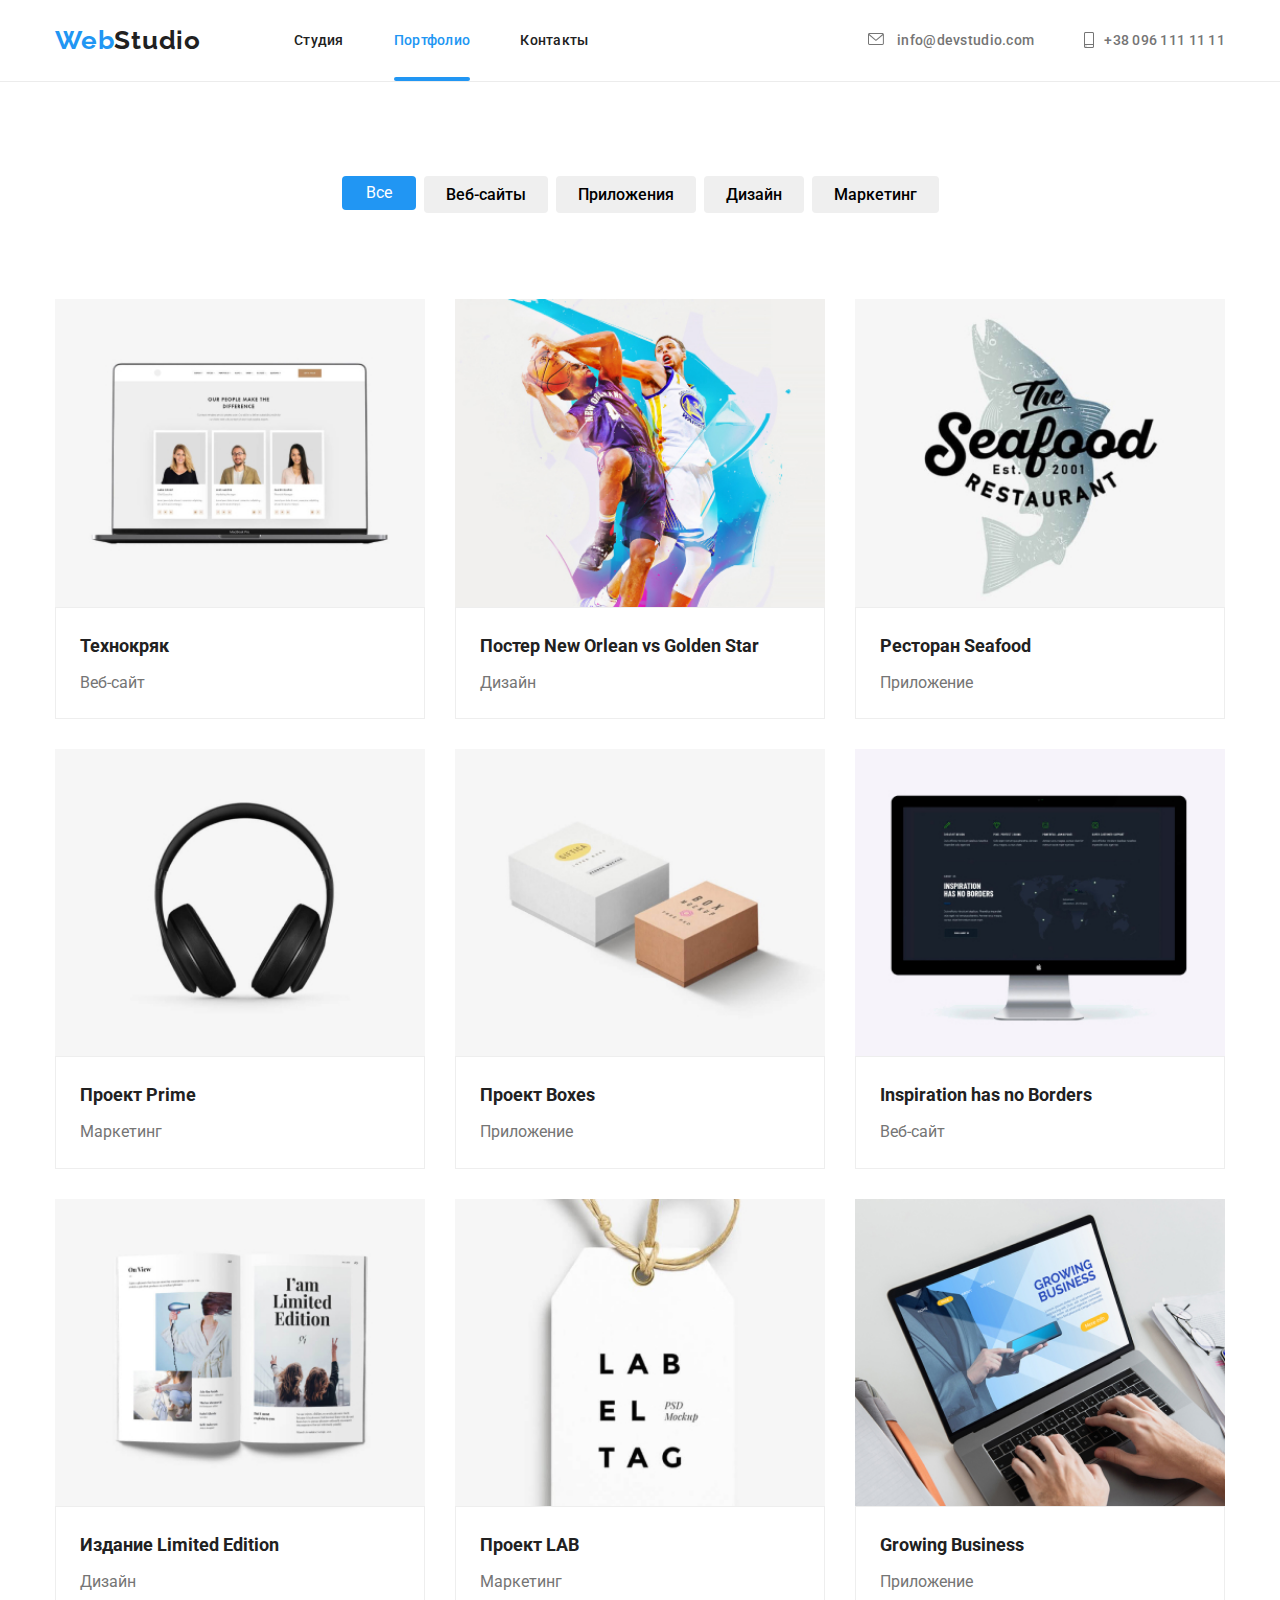
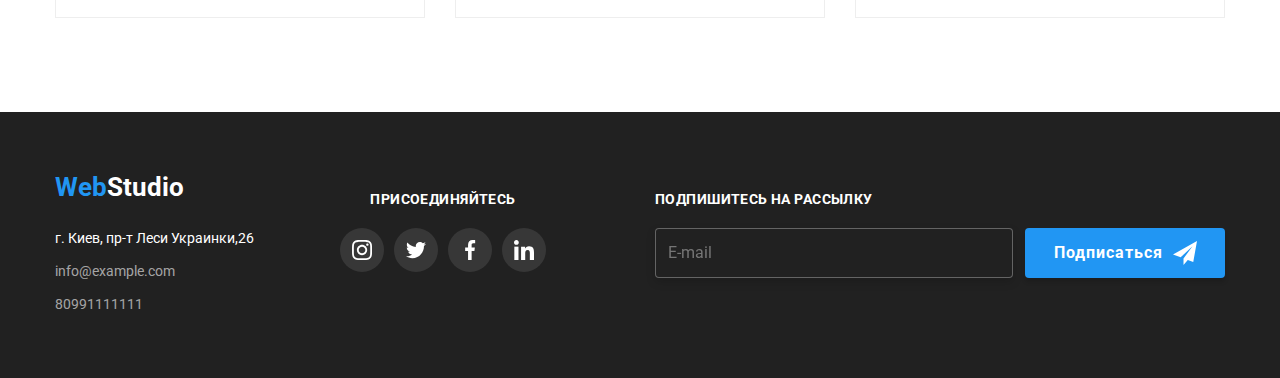
==== commit 8ca7a4de: "fixed work8" ====
--- a/portfolio.html
+++ b/portfolio.html
@@ -146,7 +146,7 @@
                 <div class="img-portfolio__block">
                   <img
                     srcset="
-                      ./img/desktop/img.jpg      354w,
+                      ./img/desktop/img11.jpg    354w,
                       ./img/tablet/tablet1.jpg   370w,
                       ./img/mobile/mob1.jpg      450w,
                       ./img/desktop/1img2x.jpg   708w,
--- a/css/main.min.css
+++ b/css/main.min.css
@@ -1 +1 @@
-:root{--primery-color: #757575;--secondary-color: #212121;--accent-color: #2196f3;--white-color: #ffffff;--animation: 250ms cubic-bezier(0.4, 0, 0.2, 1)}body{background-color:#fff;color:var(--primery-color);font-family:Roboto,sans-serif}ul{list-style:none}img{display:block}.conteiner{padding-left:15px;padding-right:15px;margin:0}.box-header{display:flex;align-items:flex-start}@media screen and (min-width: 768px){.conteiner{justify-content:space-between;align-items:center}.mobile-icon{display:none}}@media screen and (min-width: 1200px){.conteiner{padding-left:15px;padding-right:15px;margin:0 auto}}.backdrop{position:fixed;top:0;left:0;width:100%;height:100%;background:rgba(0,0,0,.2);opacity:1;transition:opacity 500ms linear,visibility 500ms linear;z-index:10;overflow-y:scroll}.backdrop.is-hidden{opacity:0;pointer-events:none}.modal-button{position:absolute;width:30px;height:30px;top:8px;right:8px;border:1px solid rgba(0,0,0,.1);background-color:rgba(0,0,0,0);border-radius:50%}.close-icon{transition:transform .5s ease,border-radius .3s ease,background .4s ease;width:11px;height:11px}.close-icon:hover,.close-icon:focus{fill:var(--accent-color);transform:rotate(0.5turn)}.button{min-width:200px;border:none;display:inline-block;border-radius:4px;padding:10px 32px;text-align:center;font-weight:700;font-style:normal;font-size:16px;line-height:1.9;letter-spacing:.06em;background-color:var(--accent-color);color:var(--white-color);position:relative;transition:var(--animation)}.button:hover,.button:focus{background-color:#188ce8}.footer-submit{background-color:var(--accent-color);border:none;margin:0 auto;width:200px;height:50px;padding:10px 29px;font-style:normal;font-weight:700;position:relative;box-shadow:0px 4px 4px rgba(0,0,0,.15);border-radius:4px;transition:var(--animation)}.footer-submit:hover,.footer-submit:focus{background-color:#188ce8}.footer-submit__icon{position:absolute;top:13px;right:28px}.footer-submit__btn{background-color:rgba(0,0,0,0);color:var(--white-color);width:109px;font-weight:700;font-size:16px;line-height:30px;font-size:1.88;border:none;display:flex;align-items:center;text-align:center;letter-spacing:.06em;padding:0;margin:0;margin-right:10px}.footer-button{display:flex;flex-direction:column;align-items:center;margin-bottom:60px}.under{display:flex;padding-left:0;margin-top:20px}.under li :hover,.under li :focus{background-color:var(--accent-color)}.under__icon{padding:0;background:rgba(255,255,255,.1);display:flex;padding:0;width:44px;height:44px;border-radius:50%;border:none;justify-content:center;align-items:center}.under__icon:hover,.under__icon:focus{background-color:var(--accent-color)}.under__icon:hover .under__instagram,.under__icon:hover .under__twitter,.under__icon:hover .under__facebook,.under__icon:hover .under__linkedin{fill:var(--white-color)}.under__icon:focus .under__instagram,.under__icon:focus .under__twitter,.under__icon:focus .under__facebook,.under__icon:focus .under__linkedin{fill:var(--white-color)}.under__instagram,.under__twitter,.under__facebook,.under__linkedin{fill:var(--white-color)}@media screen and (min-width: 1200px){.under{margin-left:70px}.footer-button{margin:0}}.clients{padding:60px 15px}.clients h2{margin-bottom:30px}.button-clien{margin:0;padding:0;display:grid;grid-template-columns:repeat(2, auto);gap:30px;list-style-type:none}@media screen and (min-width: 768px){.button-clien{grid-template-columns:repeat(3, auto);gap:30px}}@media screen and (min-width: 1200px){.button-clien{display:flex;justify-content:space-between}}@media screen and (min-width: 1200px){.button-clien{display:flex;justify-content:space-between}.button-clien li{width:170px;height:92px}}.button-user{display:flex;justify-content:center;align-items:center;margin:0;padding:0;height:92px;background-color:rgba(0,0,0,0);border:1px solid currentColor;border-radius:4px;color:#afb1b8;transition:color var(--animation)}.button-user:hover,.button-user:focus{border-color:var(--logo-focus-color);color:var(--logo-focus-color)}.button-group{fill:currentColor;width:106px;height:60px}.wrap__input{font-weight:400;font-size:16px;line-height:20px;padding:15px 12px;color:rgba(255,255,255,.6);background-color:var(--secondary-color);border:1px solid rgba(255,255,255,.3);filter:drop-shadow(0px 4px 4px rgba(0, 0, 0, 0.15));border-radius:4px;outline:none;margin-bottom:20px;height:50px}.footer-form h3{margin-top:72px;text-align:center;padding:0;margin-top:0;margin-bottom:20px;font-weight:700;font-size:14px;line-height:1.14;letter-spacing:.03em;text-transform:uppercase}.wrap{display:flex;flex-wrap:wrap;justify-content:center}@media screen and (max-width: 767px){.wrap{display:block;text-align:center}.wrap__input{max-width:450px;width:100%}}@media screen and (min-width: 768px)and (max-width: 1199px){.wrap{display:block}.footer{margin-right:165px}.wrap__input{width:450px;height:50px}}@media screen and (min-width: 1200px){.footer-form{margin-left:93px}.footer-form h3{text-align:left}.footer-submit{margin:0;margin-left:12px}.wrap__input{padding:15px 12px;width:358px}}.comand-under{display:flex;justify-content:center;margin:0;padding:0 32px;list-style:none}.comand-under :not(:last-child){margin-right:10px}.comand-under li{padding:0;box-shadow:none;width:44px;height:44px}.button-icon{fill:var(--white-color);display:flex;padding:0;width:44px;height:44px;border-radius:50%;border:none;justify-content:center;align-items:center;position:relative;transition:var(--animation)}.comand-under .button-icon{fill:#afb1b8}.comand-under .button-icon:hover,.comand-under .button-icon:focus{background-color:var(--accent-color)}.button-icon:hover .button-instagram,.button-icon:hover .button-twitter,.button-icon:hover .button-facebook,.button-icon:hover .button-linkedin{fill:var(--white-color)}.button-icon:focus .button-instagram,.button-icon:focus .button-twitter,.button-icon:focus .button-facebook,.button-icon:focus .button-linkedin{fill:var(--white-color)}.modal{padding:40px;max-width:450px;min-height:609px;width:100%;position:absolute;top:50%;left:50%;transform:translate(-50%, -50%);background-color:#fff;box-shadow:0px 1px 3px rgba(0,0,0,.12),0px 1px 1px rgba(0,0,0,.14),0px 2px 1px rgba(0,0,0,.2);border-radius:4px;transition:transform 500ms linear}.modal-title{margin:0;padding:0;font-weight:700;margin-bottom:12px;font-size:20px;line-height:1.15;text-align:center;letter-spacing:.03em;color:var(--primary-text-color)}@media screen and (min-width: 1200px){.modal{max-width:528px;min-height:581px}}.form-button{font-weight:700;border:none;min-width:200px;margin:0 auto;display:inline-block;border-radius:4px;padding:10px 55px;text-align:center;font-size:16px;line-height:1.9;letter-spacing:.06em;background-color:var(--accent-color);color:var(--white-color);transition:var(--animation)}.form-button:hover,.form-button:focus{background:#188ce8;box-shadow:0px 4px 4px rgba(0,0,0,.15)}.form-text{display:block;margin-bottom:5px;text-align:left;font-weight:400;font-size:12px}.check-form{display:flex;justify-content:center;align-items:center;margin-bottom:30px}.check-input{appearance:none}.check-box{margin-right:8px;margin-left:12px;width:15px;height:15px;border:2px solid #000;border-radius:4px;background-repeat:no-repeat;background-position:center;background-size:contain}.check-input:checked+.check-box{background-color:var(--accent-color);background-image:url(../img/check.svg);border:none}.checkbox-text{text-align:left;font-weight:400;font-size:14px;line-height:1.71;color:var(--primery-color);letter-spacing:.03em}.form-link{color:var(--accent-color)}.logo{color:var(--accent-color);font-family:raleway,sans-serif;text-decoration:none;letter-spacing:.03em;font-weight:700;font-size:24px;line-height:28px}.logo-logo{transition:var(--animation);color:var(--secondary-color)}.logo-logo:hover,.logo-logo:focus{color:var(--accent-color)}.logo{display:block;padding-top:13px}@media screen and (min-width: 768px){.logo{margin-right:88px;font-size:26px;line-height:1.2;padding:0}}@media screen and (min-width: 1200px){.logo{margin-right:93px}}@media screen and (max-width: 767px){.button-list{margin:0;padding:0;display:flex;flex-wrap:wrap;justify-content:left;column-gap:8px;row-gap:15px}}@media screen and (min-width: 768px){.button-list{display:flex;justify-content:center;padding:0}}.button-list__second{font-family:Roboto,sans-serif;font-style:normal;font-weight:500;font-size:16px;line-height:1.6;cursor:pointer}.button-list__second{padding:6px 22px;border:none;border-radius:4px;transition:var(--animation)}.button-list__second:hover,.button-list__second:focus{color:var(--white-color);background-color:var(--accent-color)}.button-list__second-current{color:var(--white-color);background-color:var(--accent-color);padding:6px 22px;border-radius:4px}.button-list li+li{margin-left:8px}.links{color:var(--primery-color);font-style:normal;font-weight:500;font-size:14px;line-height:16px;letter-spacing:1.6}@media screen and (min-width: 1200px){.button-list{display:flex;justify-content:center;margin-top:0;margin-bottom:50px;padding-left:0}}.header-page{border-bottom:1px solid #ececec}.mobile-menu-open{position:absolute;display:inline-flex;margin:0;padding:0;border:none;background:rgba(0,0,0,0);top:6px;right:8px}.mobile-menu__container{margin-top:auto}.box-header{position:relative}.mobile-menu{display:none;position:fixed;z-index:20;width:100%;height:100%;padding:48px 40px;top:0;left:0;background-color:#fff}.mobile-menu.is-open{display:flex;flex-direction:column}.mobile-menu__close{width:40px;height:40px;position:absolute;top:5px;right:8px;margin:0;padding:0;border:none;background:rgba(0,0,0,0)}.menu-social{margin:0;padding:0;display:flex;flex-wrap:wrap}.menu__social li:not(:last-child){margin-right:10px;padding-right:10px;border-right:1px solid rgba(33,33,33,.2)}.menu-list{margin:0;padding:0;text-align:left}.menu-list li:not(:last-child){margin-bottom:32px}.menu-social{margin:0;padding:0;display:flex;flex-wrap:wrap}.menu-social li:not(:last-child){margin-right:10px;padding-right:10px;border-right:1px solid rgba(33,33,33,.2)}.menu-social__link{font-weight:500;font-size:18px;line-height:22px;text-decoration:none;letter-spacing:.02em;color:#2196f3}.menu-list__link{font-weight:500;font-size:40px;line-height:47px;letter-spacing:.02em;text-decoration:none;color:#212121}.menu-list__link:hover,.menu-list__link:focus{color:#2196f3}.menu-list__curent{color:var(--accent-color)}.menu-contact{margin:0;padding:0;text-align:left;margin-bottom:64px}.menu-contact li{margin-bottom:32px}.menu-contact__item{font-weight:500;font-size:24px;line-height:28px;text-decoration:none;letter-spacing:.02em;text-decoration:none;color:#757575}@media screen and (max-width: 767px){.site-nav .link{display:none}}@media screen and (min-width: 768px){.nav-head{display:flex;justify-content:space-evenly;align-items:center}.site-nav{display:flex;margin:0;padding:0}.site-nav li:not(:last-child){margin-right:50px}}.site-nav .link{color:var(--secondary-color);text-decoration:none;font-style:normal;font-weight:500;font-size:14px;line-height:1.2;letter-spacing:.02em;padding:32px 0;position:relative;transition:var(--animation)}.site-nav .link:hover,.site-nav .link:focus{color:var(--accent-color)}.site-nav .link.current{color:var(--accent-color);text-decoration:none;padding:32px 0;position:relative}.site-nav .link.current:after{content:"";position:absolute;border-radius:2px;width:100%;height:4px;background:var(--accent-color);bottom:0;left:0}@media screen and (min-width: 1200px){.site-nav{display:flex;margin:0;padding:0}.site-nav:hover,.site-nav:focus{color:var(--accent-color)}.site-nav:hover .site-nav.link,.site-nav:focus .site-nav.link{padding:0}}@media screen and (max-width: 767px){.auth-nav .link{display:none}}@media screen and (min-width: 768px){.auth-nav .link{display:block;color:var(--primery-color);text-decoration:none;font-style:normal;font-weight:500;font-size:14px;line-height:1.2;letter-spacing:.02em;padding:0;margin:0;position:relative;transition:var(--animation)}.link.phone{margin-top:10px}.auth-email{margin-right:10px;fill:currentColor}.auth-email:hover,.auth-email:focus{fill:currentColor}}.auth-phone{margin-right:10px;fill:currentColor}.auth-nav{margin:0;padding:0;padding-top:21px;padding-bottom:21px;align-items:center}@media screen and (min-width: 1200px){.auth-nav{display:flex;margin:0;padding:0;align-items:center}.link{display:flex;align-items:center}.link:hover,.link:focus{color:var(--accent-color)}.link.phone{display:flex;align-items:center;margin-top:0}.auth-nav li:last-child{margin-left:50px}.auth-nav li:last-child li{margin-left:0}}.auth-nav .link{padding:0}.section-main{padding-top:118px;padding-bottom:118px;text-align:center;max-width:1600px;background-size:cover;margin-left:auto;margin-right:auto;background-image:linear-gradient(to right, rgba(47, 48, 58, 0.4), rgba(47, 48, 58, 0.4)),url("../img/mobile/Header-mob.jpg");background-repeat:no-repeat}@media screen and (min-width: 768px){.section-main{background-image:linear-gradient(to right, rgba(47, 48, 58, 0.4), rgba(47, 48, 58, 0.4)),url("../img/tablet/Header.tab.jpg")}}@media screen and (min-width: 1200px){.section-main{padding-top:200px;padding-bottom:200px;background-image:linear-gradient(to right, rgba(47, 48, 58, 0.4), rgba(47, 48, 58, 0.4)),url("../img/desktop/fon.jpg")}}.white{margin:0;margin-left:auto;margin-right:auto;max-width:360px;margin-bottom:30px;font-weight:900;font-size:26px;line-height:1.6;letter-spacing:.06em;text-transform:uppercase;color:var(--white-color)}.section-main{max-width:1600px;max-height:600px}.model-title{margin:0;padding:0;font-weight:700;margin-bottom:12px;font-size:20px;line-height:1.15;text-align:center;letter-spacing:.03em;color:var(--secondary-color)}.form{display:flex;flex-direction:column;padding:40px}.form-label{display:block;text-align:left}.form-input{padding-left:42px;height:40px;width:100%;border:1px solid rgba(33,33,33,.2);border-radius:4px;outline:none;transition:border-color var(--animation)}.form-input:focus{border-color:var(--accent-color)}.form-input:focus+.form-img{fill:var(--accent-color)}.form-w-img{position:relative}.form-img{position:absolute;top:50%;left:12px;transform:translateY(-50%);transition:backround-color var(--animation)}.form-label:not(:last-child){margin-bottom:10px}.form-name{display:block;margin-bottom:4px;text-align:left;font-size:12px;line-height:1.16;letter-spacing:.01em}.form-input.form-textarea{width:100%;height:120px;resize:none;margin-bottom:20px;padding:10px 16px;outline:none;border:1px solid rgba(33,33,33,.2);border-radius:4px;transition:border-color var(--animation)}.form-textarea::placeholder{color:rgba(117,117,117,.5)}.form-textarea:focus{border-color:var(--accent-color)}.sect-icon{height:120px;background-repeat:no-repeat;background-position:center;background-color:#f5f4fa;margin-bottom:30px;border-radius:4px;display:flex;justify-content:center;align-items:center;background-size:contain}.skils{font-size:0}.section-home{padding-top:60px;padding-bottom:60px}.title-text li{max-width:450px;margin:0 auto;margin-bottom:30px}@media screen and (min-width: 768px){.title-text{margin:0;display:grid;grid-template-columns:repeat(2, auto);gap:30px}.title-text li{width:354px;margin:0 auto}.title-text h3{text-align:left}}@media screen and (min-width: 1200px){.section-home{padding-top:94px;padding-bottom:94px}.title-text{display:flex;justify-content:center;margin:0;padding:0}.title-text li{width:270px;margin:0}}.title-text{margin:0;padding:0}.title{margin-bottom:10px;color:var(--secondary-color);font-weight:700;font-size:14px;line-height:16px;letter-spacing:.03em;text-transform:uppercase;text-align:center}.text{color:var(--primery-color);font-weight:400;font-size:14px;line-height:1.7;letter-spacing:.03em;margin:0}.profess{color:var(--primery-color);text-align:center;font-style:normal;font-weight:400;font-size:16px;line-height:1.2;margin-bottom:16px;margin-top:0}@media screen and (max-width: 1199px){.section-info{display:none}}.section-info{margin:0;padding-top:94px;padding-bottom:94px}.bold{margin:0;margin-bottom:30px;font-weight:700;font-size:28px;line-height:33px;text-align:center;letter-spacing:.03em;color:var(--secondary-color)}@media screen and (min-width: 1200px){.picture{display:flex;justify-content:center;margin:0 auto;padding:0;position:relative}.picture li:not(:last-child){margin-right:30px}.pic-title{bottom:0;padding:27px 0px;margin:0;width:370px;position:absolute;font-size:14px;line-height:1.14;text-align:center;letter-spacing:.03em;text-transform:uppercase;color:var(--white-color);background:rgba(47,48,58,.8)}}.photo-prof{display:block;margin:0;padding:0;max-width:100%}.comand-prof{padding-top:30px;padding-bottom:24px}.sect{padding-top:60px;padding-bottom:60px;background-color:#f5f4fa}.comand.block{padding:0;margin:0;flex-direction:column;align-items:center;display:flex}.border-radius{background:#fff;box-shadow:0px 1px 3px rgba(0,0,0,.12),0px 1px 1px rgba(0,0,0,.14),0px 2px 1px rgba(0,0,0,.2);border-radius:0px 0px 4px 4px}.title-name{text-align:center;padding:0;margin-bottom:10px;margin-top:0}@media screen and (max-width: 767px){.border-radius:not(:last-child){margin-bottom:30px}}@media screen and (min-width: 768px){.img-block{width:100%}.comand.block{display:grid;grid-template-columns:repeat(2, auto);gap:30px}}@media screen and (min-width: 1200px){.comand.sect{padding-top:94px;padding-bottom:94px}.comand.block{display:flex;flex-direction:row;justify-content:center;margin:0;padding:0}.bold{margin:0;margin-bottom:50px;font-size:36px;line-height:1.16}}.footer{display:flex;flex-direction:column;align-items:center}.footer-title{font-weight:700;font-size:14px;line-height:1.14;letter-spacing:.03em;text-transform:uppercase;margin-bottom:0;margin-top:0}.under li+li{margin-left:10px;border:none}.footer-block{position:relative;background-color:var(--secondary-color);padding-top:60px;padding-bottom:60px}.footer-block{color:var(--white-color);font-style:normal;font-weight:700;font-size:26px;line-height:1.2}.footer__logo{color:var(--accent-color);margin-right:0;text-decoration:none;margin-bottom:20px}.footer__logo-log{color:var(--white-color)}.address{display:flex;flex-direction:column;align-items:center;padding:0;margin:0;margin-bottom:60px}.address :not(:first-child) :hover,.address :not(:first-child) :focus{color:var(--accent-color)}.address__link{text-align:center;color:rgba(255,255,255,.6);font-style:normal;font-weight:400;font-size:14px;line-height:2;text-decoration:none}.address__link-white{color:var(--white-color);font-weight:400;font-size:14px;line-height:24px;text-decoration:none}@media screen and (min-width: 768px){.conteiner.foot{display:flex;flex-wrap:wrap;justify-content:space-around;max-width:768px;margin:0 auto}}@media screen and (min-width: 1200px){.conteiner.foot{display:flex;justify-content:baseline;max-width:1200px}.address{margin:0}.adress-cont{align-items:flex-start}.footer-title{font-weight:700;font-size:14px;line-height:1.14;letter-spacing:.03em;text-transform:uppercase;margin-left:70px;margin-bottom:0;margin-top:0}.footer-block{background-color:var(--secondary-color);padding-top:60px;padding-bottom:60px}}.mega-content{padding-bottom:60px;padding-top:60px}.content{font-size:0}.img-portfolio li{margin-right:30px;margin-bottom:30px}.img-portfolio li li:hover,.img-portfolio li li:focus{box-shadow:0px 1px 1px rgba(0,0,0,.12),0px 4px 4px rgba(0,0,0,.06),1px 4px 6px rgba(0,0,0,.16)}.img-portfolio__contein{padding:20px 24px;background:#fff;border:1px solid #eee}.img-portfolio__boldtext{color:var(--secondary-color);font-style:normal;font-weight:700;font-size:18px;line-height:2;margin:0}img{border:none;width:100%}.img-portfolio__title{margin:0;margin-top:4px;color:var(--primery-color);font-style:normal;font-weight:400;font-size:16px;line-height:1.9}.img-portfolio__block{position:relative;overflow:hidden}.img-portfolio__text{display:inline-block;position:absolute;width:100%;height:100%;bottom:-1px;left:0;margin:0;padding:63px 24px;font-size:18px;line-height:1.55;letter-spacing:.03em;color:var(--white-color);transition:transform 250ms cubic-bezier(0.4, 0, 0.2, 1);transform:translateY(100%);background:rgba(33,150,243,.9)}.img-portfolio__list:hover .img-portfolio__text,.img-portfolio__list:focus .img-portfolio__text{transform:translateY(0);bottom:0}.title-name{color:var(--secondary-color);font-style:normal;font-weight:500;font-size:16px;line-height:19px}.img-portfolio__list a{text-decoration:none}@media screen and (min-width: 768px){.img-portfolio{display:grid;grid-template-columns:repeat(2, auto);gap:30px;margin:0;padding-top:36px}.img-portfolio li{margin-bottom:0}}@media screen and (min-width: 1200px){.mega-content{padding-bottom:94px;padding-top:94px}.img-portfolio{display:grid;grid-template-columns:repeat(3, auto);gap:30px}.img-portfolio li:nth-child(3n){margin-right:0}.img-portfolio li:nth-last-child(-n+3){margin-bottom:0}}/*# sourceMappingURL=main.min.css.map */+:root{--primery-color: #757575;--secondary-color: #212121;--accent-color: #2196f3;--white-color: #ffffff;--animation: 250ms cubic-bezier(0.4, 0, 0.2, 1)}body{background-color:#fff;color:var(--primery-color);font-family:Roboto,sans-serif}ul{list-style:none}img{display:block}.conteiner{padding-left:15px;padding-right:15px;margin:0}.box-header{display:flex;align-items:flex-start}@media screen and (min-width: 768px){.conteiner{max-width:1200px;justify-content:space-between;align-items:center}.mobile-icon{display:none}}@media screen and (min-width: 1200px){.conteiner{width:1200px;padding-left:15px;padding-right:15px;margin:0 auto}}.backdrop{position:fixed;top:0;left:0;width:100%;height:100%;background:rgba(0,0,0,.2);opacity:1;transition:opacity 500ms linear,visibility 500ms linear;z-index:10;overflow-y:scroll}.backdrop.is-hidden{opacity:0;pointer-events:none}.modal-button{position:absolute;width:30px;height:30px;top:8px;right:8px;border:1px solid rgba(0,0,0,.1);background-color:rgba(0,0,0,0);border-radius:50%}.close-icon{transition:transform .5s ease,border-radius .3s ease,background .4s ease;width:11px;height:11px}.close-icon:hover,.close-icon:focus{fill:var(--accent-color);transform:rotate(0.5turn)}.button{min-width:200px;border:none;display:inline-block;border-radius:4px;padding:10px 32px;text-align:center;font-weight:700;font-style:normal;font-size:16px;line-height:1.9;letter-spacing:.06em;background-color:var(--accent-color);color:var(--white-color);position:relative;transition:var(--animation)}.button:hover,.button:focus{background-color:#188ce8}.footer-submit{background-color:var(--accent-color);border:none;margin:0 auto;width:200px;height:50px;padding:10px 29px;font-style:normal;font-weight:700;position:relative;box-shadow:0px 4px 4px rgba(0,0,0,.15);border-radius:4px;transition:var(--animation)}.footer-submit:hover,.footer-submit:focus{background-color:#188ce8}.footer-submit__icon{position:absolute;top:13px;right:28px}.footer-submit__btn{background-color:rgba(0,0,0,0);color:var(--white-color);width:109px;font-weight:700;font-size:16px;line-height:30px;font-size:1.88;border:none;display:flex;align-items:center;text-align:center;letter-spacing:.06em;padding:0;margin:0;margin-right:10px}.footer-button{display:flex;flex-direction:column;align-items:center;margin-bottom:60px}.under{display:flex;padding-left:0;margin-top:20px}.under li :hover,.under li :focus{background-color:var(--accent-color)}.under__icon{padding:0;background:rgba(255,255,255,.1);display:flex;padding:0;width:44px;height:44px;border-radius:50%;border:none;justify-content:center;align-items:center}.under__icon:hover,.under__icon:focus{background-color:var(--accent-color)}.under__icon:hover .under__instagram,.under__icon:hover .under__twitter,.under__icon:hover .under__facebook,.under__icon:hover .under__linkedin{fill:var(--white-color)}.under__icon:focus .under__instagram,.under__icon:focus .under__twitter,.under__icon:focus .under__facebook,.under__icon:focus .under__linkedin{fill:var(--white-color)}.under__instagram,.under__twitter,.under__facebook,.under__linkedin{fill:var(--white-color)}@media screen and (min-width: 1200px){.under{margin-left:70px}.footer-button{margin:0}}.clients{padding:60px 15px}.clients h2{margin-bottom:30px}.button-clien{margin:0;padding:0;display:grid;grid-template-columns:repeat(2, auto);gap:30px;list-style-type:none}@media screen and (min-width: 768px){.button-clien{grid-template-columns:repeat(3, auto);gap:30px}}@media screen and (min-width: 1200px){.button-clien{display:flex;justify-content:space-between}}@media screen and (min-width: 1200px){.button-clien{display:flex;justify-content:space-between}.button-clien li{width:170px;height:92px}}.button-user{display:flex;justify-content:center;align-items:center;margin:0;padding:0;height:92px;background-color:rgba(0,0,0,0);border:1px solid currentColor;border-radius:4px;color:#afb1b8;transition:color var(--animation)}.button-user:hover,.button-user:focus{border-color:var(--logo-focus-color);color:var(--logo-focus-color)}.button-group{fill:currentColor;width:106px;height:60px}.wrap__input{font-weight:400;font-size:16px;line-height:20px;padding:15px 12px;color:rgba(255,255,255,.6);background-color:var(--secondary-color);border:1px solid rgba(255,255,255,.3);filter:drop-shadow(0px 4px 4px rgba(0, 0, 0, 0.15));border-radius:4px;outline:none;margin-bottom:20px;height:50px}.footer-form h3{margin-top:72px;text-align:center;padding:0;margin-top:0;margin-bottom:20px;font-weight:700;font-size:14px;line-height:1.14;letter-spacing:.03em;text-transform:uppercase}.wrap{display:flex;flex-wrap:wrap;justify-content:center}@media screen and (max-width: 767px){.wrap{display:block;text-align:center}.wrap__input{max-width:450px;width:100%}}@media screen and (min-width: 768px)and (max-width: 1199px){.wrap{display:block}.footer{margin-right:165px}.wrap__input{width:450px;height:50px}}@media screen and (min-width: 1200px){.footer-form{margin-left:93px}.footer-form h3{text-align:left}.footer-submit{margin:0;margin-left:12px}.wrap__input{padding:15px 12px;width:358px}}.comand-under{display:flex;justify-content:center;margin:0;padding:0 32px;list-style:none}.comand-under :not(:last-child){margin-right:10px}.comand-under li{padding:0;box-shadow:none;width:44px;height:44px}.button-icon{fill:var(--white-color);display:flex;padding:0;width:44px;height:44px;border-radius:50%;border:none;justify-content:center;align-items:center;position:relative;transition:var(--animation)}.comand-under .button-icon{fill:#afb1b8}.comand-under .button-icon:hover,.comand-under .button-icon:focus{background-color:var(--accent-color)}.button-icon:hover .button-instagram,.button-icon:hover .button-twitter,.button-icon:hover .button-facebook,.button-icon:hover .button-linkedin{fill:var(--white-color)}.button-icon:focus .button-instagram,.button-icon:focus .button-twitter,.button-icon:focus .button-facebook,.button-icon:focus .button-linkedin{fill:var(--white-color)}.modal{padding:40px;max-width:450px;min-height:609px;width:100%;position:absolute;top:50%;left:50%;transform:translate(-50%, -50%);background-color:#fff;box-shadow:0px 1px 3px rgba(0,0,0,.12),0px 1px 1px rgba(0,0,0,.14),0px 2px 1px rgba(0,0,0,.2);border-radius:4px;transition:transform 500ms linear}.modal-title{margin:0;padding:0;font-weight:700;margin-bottom:12px;font-size:20px;line-height:1.15;text-align:center;letter-spacing:.03em;color:var(--primary-text-color)}@media screen and (min-width: 1200px){.modal{max-width:528px;min-height:581px}}.form-button{font-weight:700;border:none;min-width:200px;margin:0 auto;display:inline-block;border-radius:4px;padding:10px 55px;text-align:center;font-size:16px;line-height:1.9;letter-spacing:.06em;background-color:var(--accent-color);color:var(--white-color);transition:var(--animation)}.form-button:hover,.form-button:focus{background:#188ce8;box-shadow:0px 4px 4px rgba(0,0,0,.15)}.form-text{display:block;margin-bottom:5px;text-align:left;font-weight:400;font-size:12px}.check-form{display:flex;justify-content:center;align-items:center;margin-bottom:30px}.check-input{appearance:none}.check-box{margin-right:8px;margin-left:12px;width:15px;height:15px;border:2px solid #000;border-radius:4px;background-repeat:no-repeat;background-position:center;background-size:contain}.check-input:checked+.check-box{background-color:var(--accent-color);background-image:url(../img/check.svg);border:none}.checkbox-text{text-align:left;font-weight:400;font-size:14px;line-height:1.71;color:var(--primery-color);letter-spacing:.03em}.form-link{color:var(--accent-color)}.logo{color:var(--accent-color);font-family:raleway,sans-serif;text-decoration:none;letter-spacing:.03em;font-weight:700;font-size:24px;line-height:28px}.logo-logo{transition:var(--animation);color:var(--secondary-color)}.logo-logo:hover,.logo-logo:focus{color:var(--accent-color)}.logo{display:block;padding-top:13px}@media screen and (min-width: 768px){.logo{margin-right:88px;font-size:26px;line-height:1.2;padding:0}}@media screen and (min-width: 1200px){.logo{margin-right:93px}}@media screen and (max-width: 767px){.button-list{margin:0;padding:0;display:flex;flex-wrap:wrap;justify-content:left;column-gap:8px;row-gap:15px}}@media screen and (min-width: 768px){.button-list{display:flex;justify-content:center;padding:0}}.button-list__second{font-family:Roboto,sans-serif;font-style:normal;font-weight:500;font-size:16px;line-height:1.6;cursor:pointer}.button-list__second{padding:6px 22px;border:none;border-radius:4px;transition:var(--animation)}.button-list__second:hover,.button-list__second:focus{color:var(--white-color);background-color:var(--accent-color)}.button-list__second-current{color:var(--white-color);background-color:var(--accent-color);padding:6px 22px;border-radius:4px;border-color:rgba(0,0,0,0)}.button-list li+li{margin-left:8px}.links{color:var(--primery-color);font-style:normal;font-weight:500;font-size:14px;line-height:16px;letter-spacing:1.6}@media screen and (min-width: 1200px){.button-list{display:flex;justify-content:center;margin-top:0;margin-bottom:50px;padding-left:0}}.header-page{border-bottom:1px solid #ececec}.mobile-menu-open{position:absolute;display:inline-flex;margin:0;padding:0;border:none;background:rgba(0,0,0,0);top:6px;right:8px}.mobile-menu__container{margin-top:auto}.box-header{position:relative}.mobile-menu{display:none;position:fixed;z-index:20;width:100%;height:100%;padding:48px 40px;top:0;left:0;background-color:#fff}.mobile-menu.is-open{display:flex;flex-direction:column}.mobile-menu__close{width:40px;height:40px;position:absolute;top:5px;right:8px;margin:0;padding:0;border:none;background:rgba(0,0,0,0)}.menu-social{margin:0;padding:0;display:flex;flex-wrap:wrap}.menu__social li:not(:last-child){margin-right:10px;padding-right:10px;border-right:1px solid rgba(33,33,33,.2)}.menu-list{margin:0;padding:0;text-align:left}.menu-list li:not(:last-child){margin-bottom:32px}.menu-social{margin:0;padding:0;display:flex;flex-wrap:wrap}.menu-social li:not(:last-child){margin-right:10px;padding-right:10px;border-right:1px solid rgba(33,33,33,.2)}.menu-social__link{font-weight:500;font-size:18px;line-height:22px;text-decoration:none;letter-spacing:.02em;color:#2196f3}.menu-list__link{font-weight:500;font-size:40px;line-height:47px;letter-spacing:.02em;text-decoration:none;color:#212121}.menu-list__link:hover,.menu-list__link:focus{color:#2196f3}.menu-list__curent{color:var(--accent-color)}.menu-contact{margin:0;padding:0;text-align:left;margin-bottom:64px}.menu-contact li{margin-bottom:32px}.menu-contact__item{font-weight:500;font-size:24px;line-height:28px;text-decoration:none;letter-spacing:.02em;text-decoration:none;color:#757575}@media screen and (max-width: 767px){.site-nav .link{display:none}}@media screen and (min-width: 768px){.nav-head{display:flex;justify-content:space-evenly;align-items:center}.site-nav{display:flex;margin:0;padding:0}.site-nav li:not(:last-child){margin-right:50px}}.site-nav .link{color:var(--secondary-color);text-decoration:none;font-style:normal;font-weight:500;font-size:14px;line-height:1.2;letter-spacing:.02em;padding:32px 0;position:relative;transition:var(--animation)}.site-nav .link:hover,.site-nav .link:focus{color:var(--accent-color)}.site-nav .link.current{color:var(--accent-color);text-decoration:none;padding:32px 0;position:relative}.site-nav .link.current:after{content:"";position:absolute;border-radius:2px;width:100%;height:4px;background:var(--accent-color);bottom:0;left:0}@media screen and (min-width: 1200px){.site-nav{display:flex;margin:0;padding:0}.site-nav:hover,.site-nav:focus{color:var(--accent-color)}.site-nav:hover .site-nav.link,.site-nav:focus .site-nav.link{padding:0}}@media screen and (max-width: 767px){.auth-nav .link{display:none}}@media screen and (min-width: 768px){.auth-nav .link{display:block;color:var(--primery-color);text-decoration:none;font-style:normal;font-weight:500;font-size:14px;line-height:1.2;letter-spacing:.02em;padding:0;margin:0;position:relative;transition:var(--animation)}.link.phone{margin-top:10px}.auth-email{margin-right:10px;fill:currentColor}.auth-email:hover,.auth-email:focus{fill:currentColor}}.auth-phone{margin-right:10px;fill:currentColor}.auth-nav{margin:0;padding:0;padding-top:21px;padding-bottom:21px;align-items:center}@media screen and (min-width: 1200px){.auth-nav{display:flex;margin:0;padding:0;align-items:center}.link{display:flex;align-items:center}.link:hover,.link:focus{color:var(--accent-color)}.link.phone{display:flex;align-items:center;margin-top:0}.auth-nav li:last-child{margin-left:50px}.auth-nav li:last-child li{margin-left:0}}.auth-nav .link{padding:0}.section-main{padding-top:118px;padding-bottom:118px;text-align:center;max-width:1600px;background-size:cover;margin-left:auto;margin-right:auto;background-image:linear-gradient(to right, rgba(47, 48, 58, 0.4), rgba(47, 48, 58, 0.4)),url("../img/mobile/Header-mob.jpg");background-repeat:no-repeat}@media screen and (min-width: 768px){.section-main{background-image:linear-gradient(to right, rgba(47, 48, 58, 0.4), rgba(47, 48, 58, 0.4)),url("../img/tablet/Header.tab.jpg")}}@media screen and (min-width: 1200px){.section-main{padding-top:200px;padding-bottom:200px;background-image:linear-gradient(to right, rgba(47, 48, 58, 0.4), rgba(47, 48, 58, 0.4)),url("../img/desktop/fon.jpg")}}.white{margin:0;margin-left:auto;margin-right:auto;max-width:360px;margin-bottom:30px;font-weight:900;font-size:26px;line-height:1.6;letter-spacing:.06em;text-transform:uppercase;color:var(--white-color)}.section-main{max-width:1600px;max-height:600px}@media screen and (min-width: 1200px){.white{font-weight:900;font-size:44px;line-height:60px;max-width:696px;text-align:center;letter-spacing:.06em;text-transform:uppercase}}.model-title{margin:0;padding:0;font-weight:700;margin-bottom:12px;font-size:20px;line-height:1.15;text-align:center;letter-spacing:.03em;color:var(--secondary-color)}.form{display:flex;flex-direction:column;padding:40px}.form-label{display:block;text-align:left}.form-input{padding-left:42px;height:40px;width:100%;border:1px solid rgba(33,33,33,.2);border-radius:4px;outline:none;transition:border-color var(--animation)}.form-input:focus{border-color:var(--accent-color)}.form-input:focus+.form-img{fill:var(--accent-color)}.form-w-img{position:relative}.form-img{position:absolute;top:50%;left:12px;transform:translateY(-50%);transition:backround-color var(--animation)}.form-label:not(:last-child){margin-bottom:10px}.form-name{display:block;margin-bottom:4px;text-align:left;font-size:12px;line-height:1.16;letter-spacing:.01em}.form-input.form-textarea{width:100%;height:120px;resize:none;margin-bottom:20px;padding:10px 16px;outline:none;border:1px solid rgba(33,33,33,.2);border-radius:4px;transition:border-color var(--animation)}.form-textarea::placeholder{color:rgba(117,117,117,.5)}.form-textarea:focus{border-color:var(--accent-color)}.sect-icon{height:120px;background-repeat:no-repeat;background-position:center;background-color:#f5f4fa;margin-bottom:30px;border-radius:4px;display:flex;justify-content:center;align-items:center;background-size:contain}.skils{font-size:0}.section-home{padding-top:60px;padding-bottom:60px}.title-text li{max-width:450px;margin:0 auto;margin-bottom:30px}@media screen and (min-width: 768px){.title-text{margin:0;display:grid;grid-template-columns:repeat(2, auto);gap:30px}.title-text li{width:354px;margin:0 auto}.title-text h3{text-align:left}}@media screen and (min-width: 1200px){.section-home{padding-top:94px;padding-bottom:94px}.title-text{display:flex;justify-content:center;margin:0;padding:0}.title-text li{width:270px;margin:0}}.title-text{margin:0;padding:0}.title{margin-bottom:10px;color:var(--secondary-color);font-weight:700;font-size:14px;line-height:16px;letter-spacing:.03em;text-transform:uppercase;text-align:center}.text{color:var(--primery-color);font-weight:400;font-size:14px;line-height:1.7;letter-spacing:.03em;margin:0}.profess{color:var(--primery-color);text-align:center;font-style:normal;font-weight:400;font-size:16px;line-height:1.2;margin-bottom:16px;margin-top:0}@media screen and (max-width: 1199px){.section-info{display:none}}.section-info{margin:0;padding-bottom:94px}.bold{margin:0;margin-bottom:30px;font-weight:700;font-size:28px;line-height:33px;text-align:center;letter-spacing:.03em;color:var(--secondary-color)}@media screen and (min-width: 1200px){.picture{display:flex;justify-content:center;margin:0 auto;padding:0;position:relative}.picture li:not(:last-child){margin-right:30px}.pic-title{bottom:0;padding:27px 0px;margin:0;width:370px;position:absolute;font-size:14px;line-height:1.14;text-align:center;letter-spacing:.03em;text-transform:uppercase;color:var(--white-color);background:rgba(47,48,58,.8)}}.photo-prof{display:block;margin:0;padding:0;max-width:100%}.comand-prof{padding-top:30px;padding-bottom:24px}.sect{padding-top:60px;padding-bottom:60px;background-color:#f5f4fa}.comand.block{padding:0;margin:0;flex-direction:column;align-items:center;display:flex}.border-radius{background:#fff;box-shadow:0px 1px 3px rgba(0,0,0,.12),0px 1px 1px rgba(0,0,0,.14),0px 2px 1px rgba(0,0,0,.2);border-radius:0px 0px 4px 4px}.title-name{text-align:center;padding:0;margin-bottom:10px;margin-top:0}@media screen and (max-width: 767px){.border-radius:not(:last-child){margin-bottom:30px}}@media screen and (min-width: 768px){.img-block{width:100%}.comand.block{display:grid;grid-template-columns:repeat(2, auto);gap:30px}}@media screen and (min-width: 1200px){.comand.sect{padding-top:94px;padding-bottom:94px}.comand.block{display:flex;flex-direction:row;justify-content:center;margin:0;padding:0}.bold{margin:0;margin-bottom:50px;font-size:36px;line-height:1.16}}.footer-title{font-weight:700;font-size:14px;line-height:1.14;letter-spacing:.03em;text-transform:uppercase;margin-bottom:0;margin-top:0}.under li+li{margin-left:10px;border:none}.footer-block{position:relative;background-color:var(--secondary-color);padding-top:60px;padding-bottom:60px}.footer-block{color:var(--white-color);font-style:normal;font-weight:700;font-size:26px;line-height:1.2}.footer__logo{color:var(--accent-color);margin-right:0;text-decoration:none;margin-bottom:20px}.footer__logo-log{color:var(--white-color)}.address{display:flex;flex-direction:column;padding:0;margin:0;margin-bottom:60px}.address :not(:first-child) :hover,.address :not(:first-child) :focus{color:var(--accent-color)}.address__link{text-align:center;color:rgba(255,255,255,.6);font-style:normal;font-weight:400;font-size:14px;line-height:2;text-decoration:none}.address__link-white{color:var(--white-color);font-weight:400;font-size:14px;line-height:24px;text-decoration:none}@media screen and (max-width: 1199px){.footer{display:flex;flex-direction:column;align-items:center}.address{align-items:center}.conteiner.foot{display:flex;flex-wrap:wrap;justify-content:space-around;max-width:768px;margin:0 auto}}@media screen and (min-width: 1200px){.footer{display:flex;flex-direction:column}.conteiner.foot{display:flex;justify-content:baseline;max-width:1200px}.address{margin:0;text-align:left}.adress-cont{align-items:flex-start}.footer-title{font-weight:700;font-size:14px;line-height:1.14;letter-spacing:.03em;text-transform:uppercase;margin-left:70px;margin-bottom:0;margin-top:0}.footer-block{background-color:var(--secondary-color);padding-top:60px;padding-bottom:60px}}.mega-content{padding-bottom:60px;padding-top:60px}.content{font-size:0}.img-portfolio li{margin-right:30px;margin-bottom:30px}.img-portfolio li li:hover,.img-portfolio li li:focus{box-shadow:0px 1px 1px rgba(0,0,0,.12),0px 4px 4px rgba(0,0,0,.06),1px 4px 6px rgba(0,0,0,.16)}.img-portfolio__contein{padding:20px 24px;background:#fff;border:1px solid #eee}.img-portfolio__boldtext{color:var(--secondary-color);font-style:normal;font-weight:700;font-size:18px;line-height:2;margin:0}img{border:none;width:100%}.img-portfolio__title{margin:0;margin-top:4px;color:var(--primery-color);font-style:normal;font-weight:400;font-size:16px;line-height:1.9}.img-portfolio__block{position:relative;overflow:hidden}.img-portfolio__text{display:inline-block;position:absolute;width:100%;height:100%;bottom:-1px;left:0;margin:0;padding:63px 24px;font-size:18px;line-height:1.55;letter-spacing:.03em;color:var(--white-color);transition:transform 250ms cubic-bezier(0.4, 0, 0.2, 1);transform:translateY(100%);background:rgba(33,150,243,.9)}.img-portfolio__list:hover .img-portfolio__text,.img-portfolio__list:focus .img-portfolio__text{transform:translateY(0);bottom:0}.title-name{color:var(--secondary-color);font-style:normal;font-weight:500;font-size:16px;line-height:19px}.img-portfolio__list a{text-decoration:none}@media screen and (max-width: 480px){.img-portfolio{padding:0}.img-portfolio li{margin-right:0}}@media screen and (min-width: 768px){.img-portfolio{display:grid;grid-template-columns:repeat(2, auto);gap:30px;margin:0;padding:0;padding-top:36px}.img-portfolio li{margin-bottom:0;margin-right:0}}@media screen and (min-width: 1200px){.mega-content{padding-bottom:94px;padding-top:94px}.img-portfolio{display:grid;grid-template-columns:repeat(3, auto);gap:30px}.img-portfolio li:nth-child(3n){margin-right:0}.img-portfolio li:nth-last-child(-n+3){margin-bottom:0}}/*# sourceMappingURL=main.min.css.map */